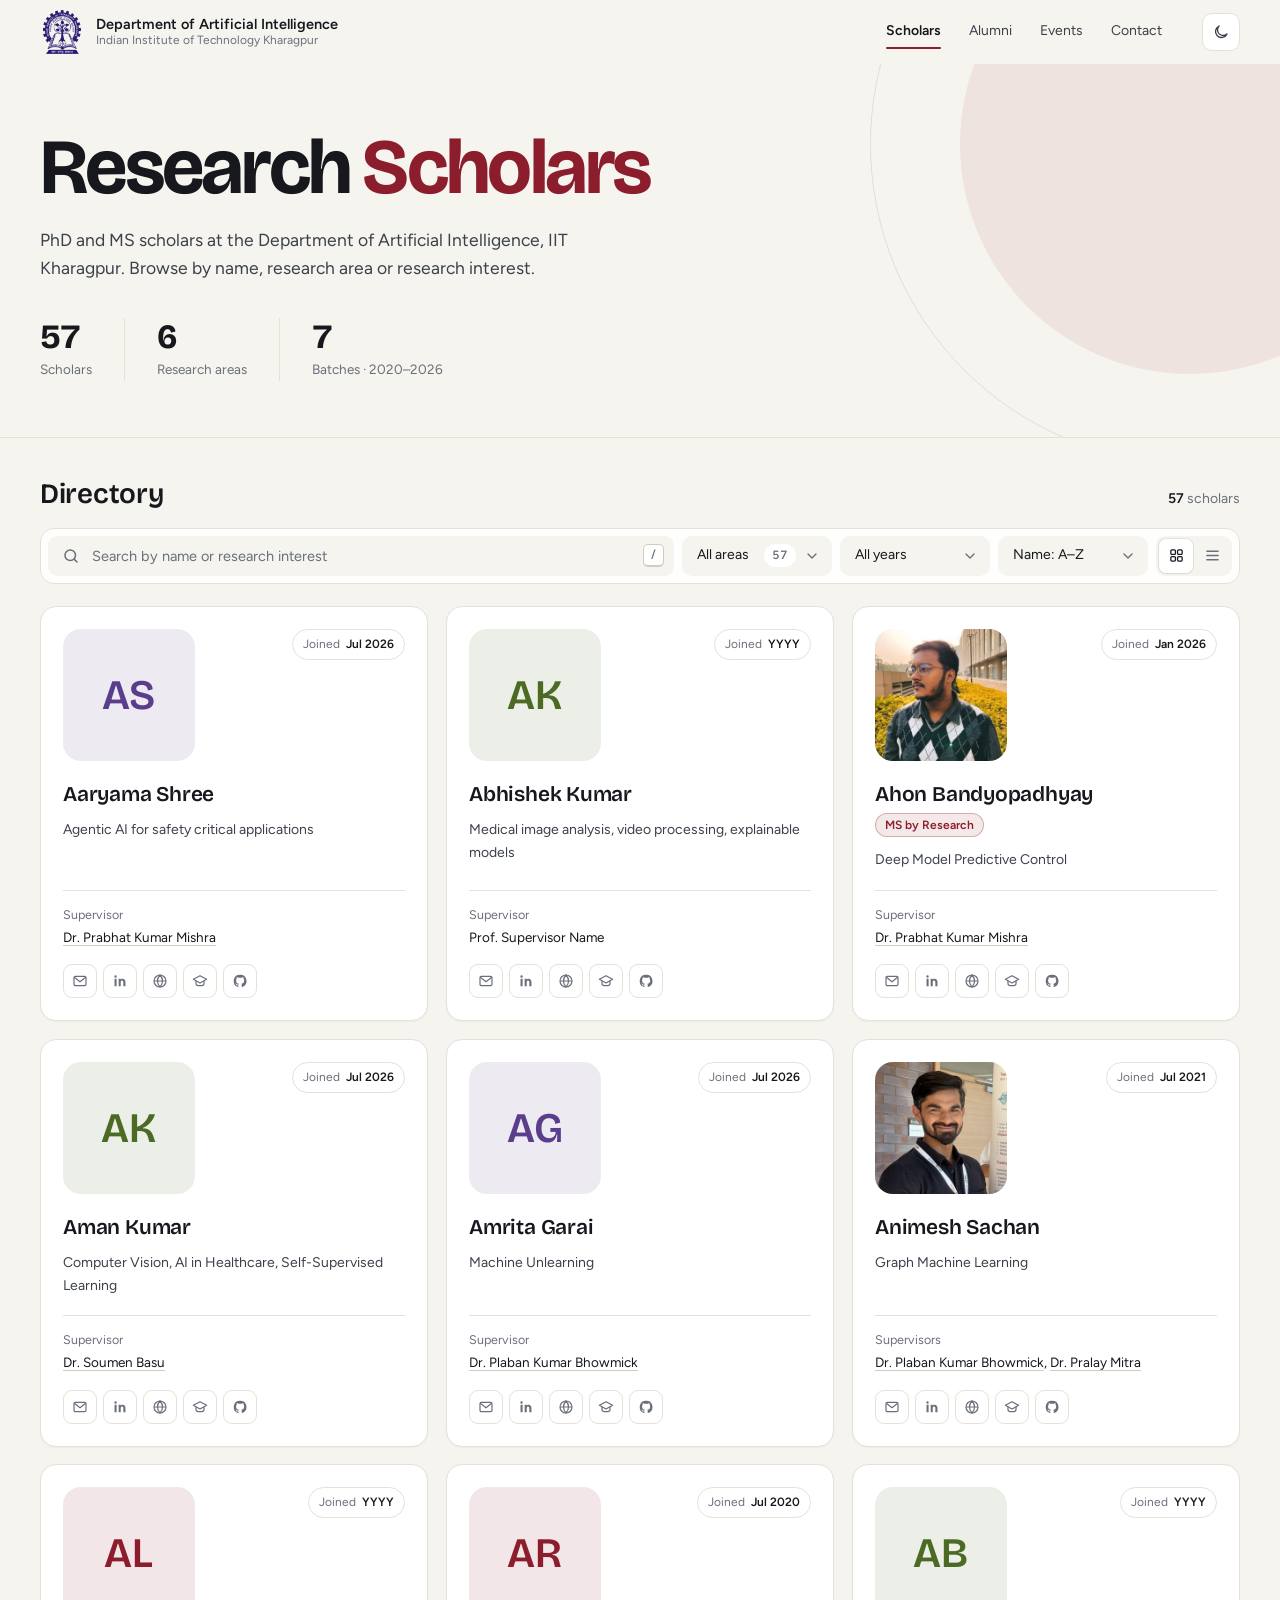
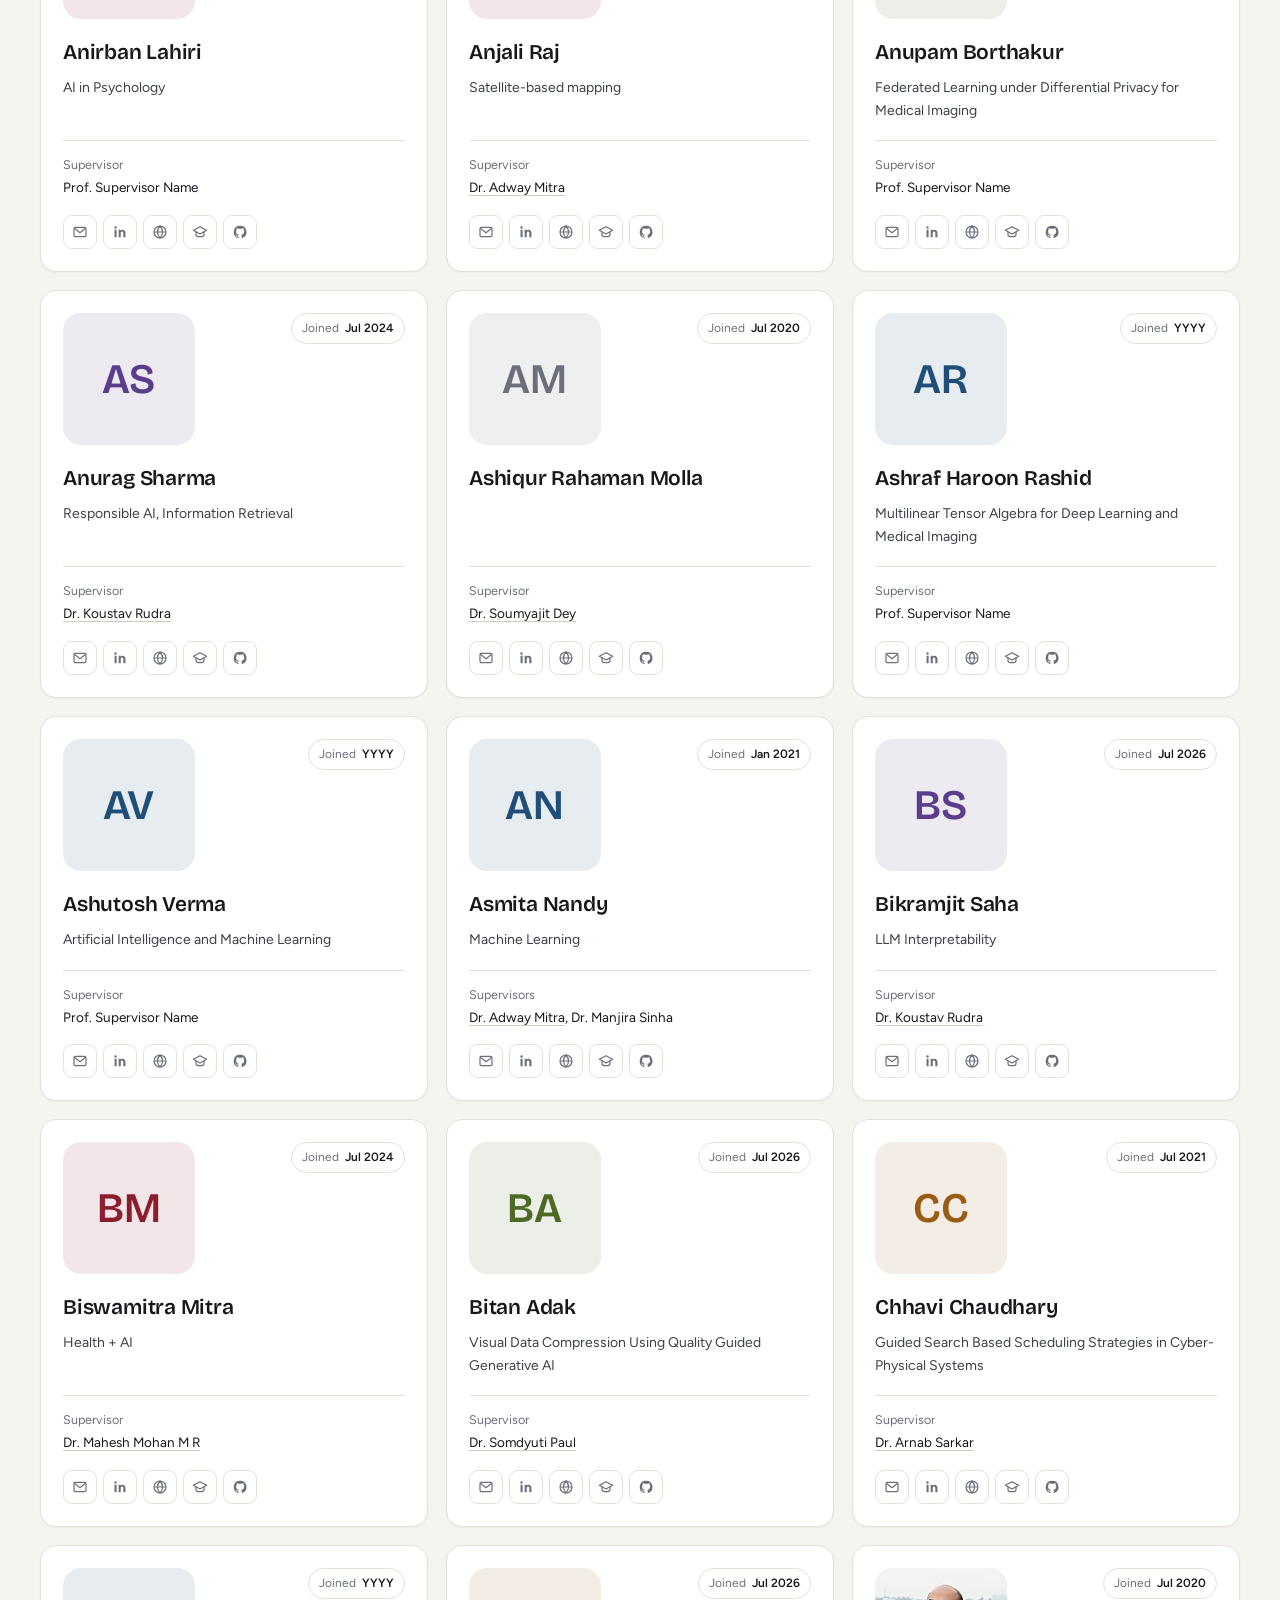
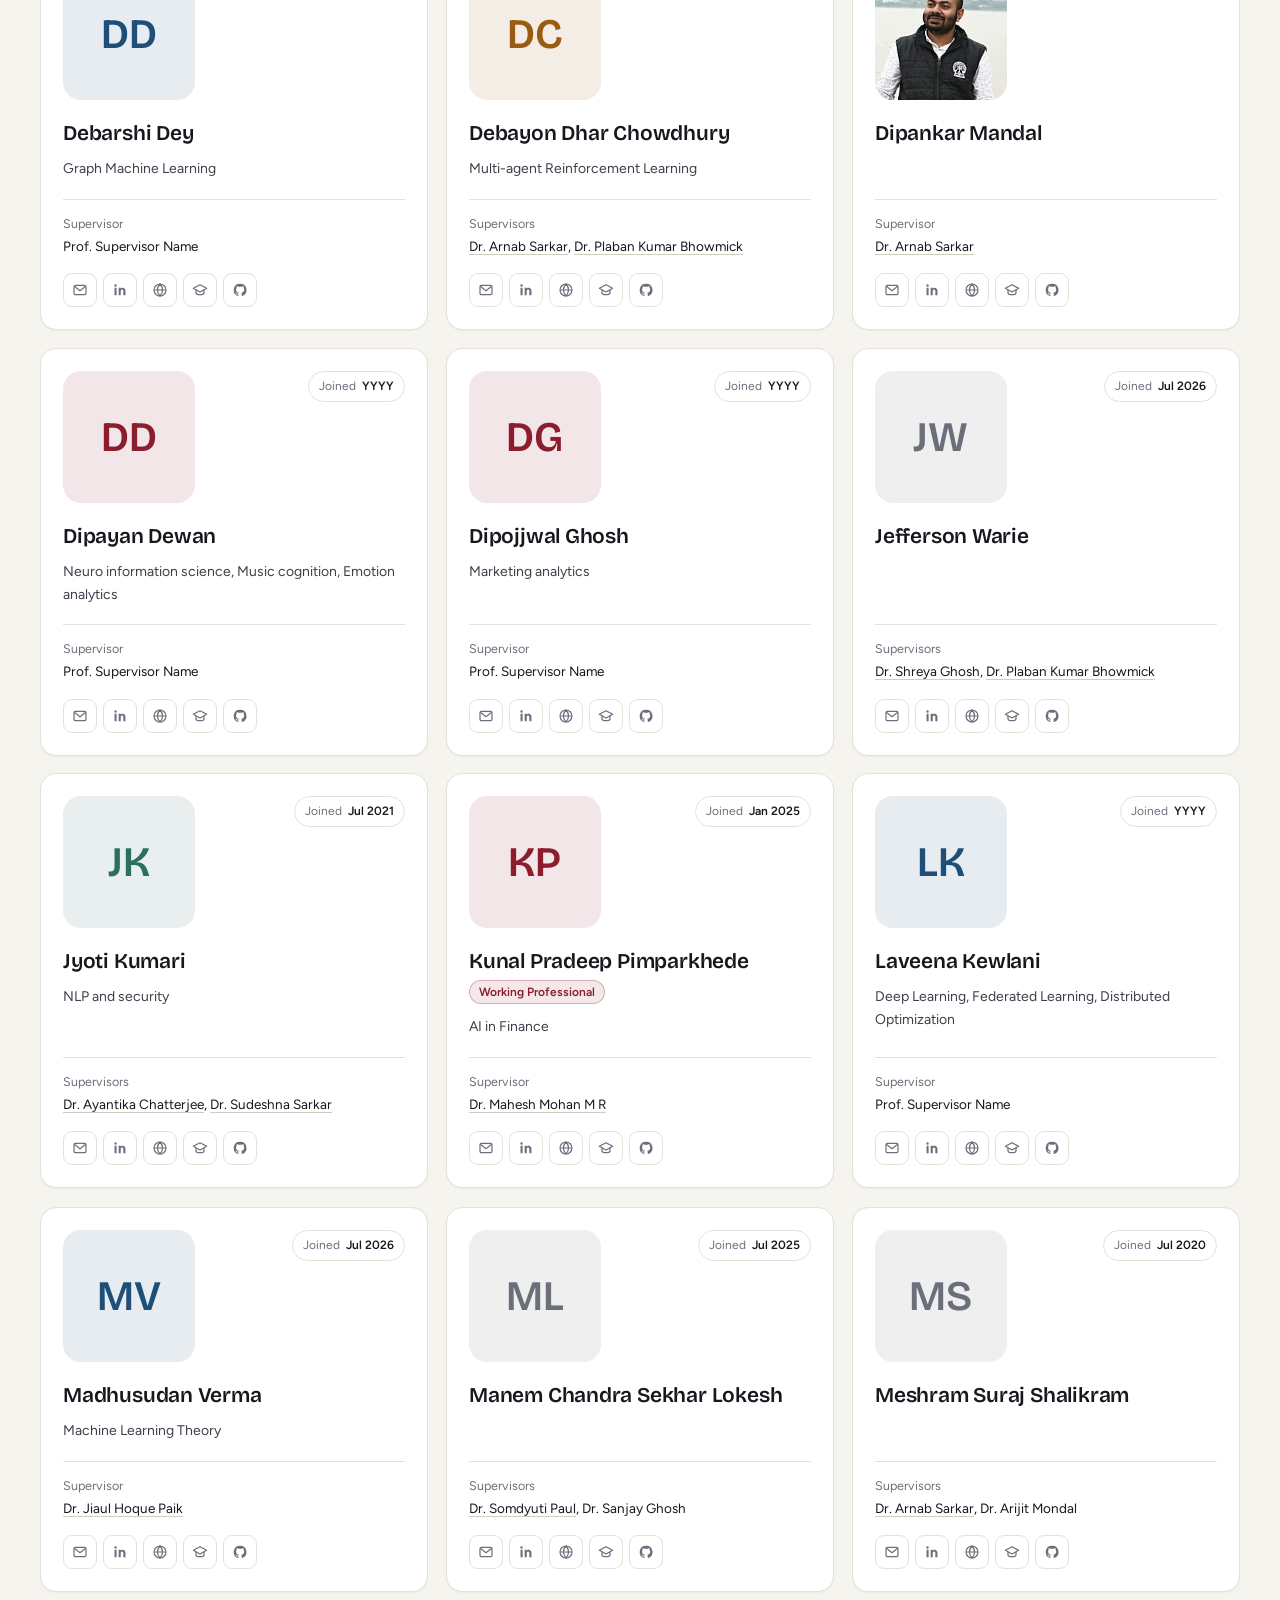
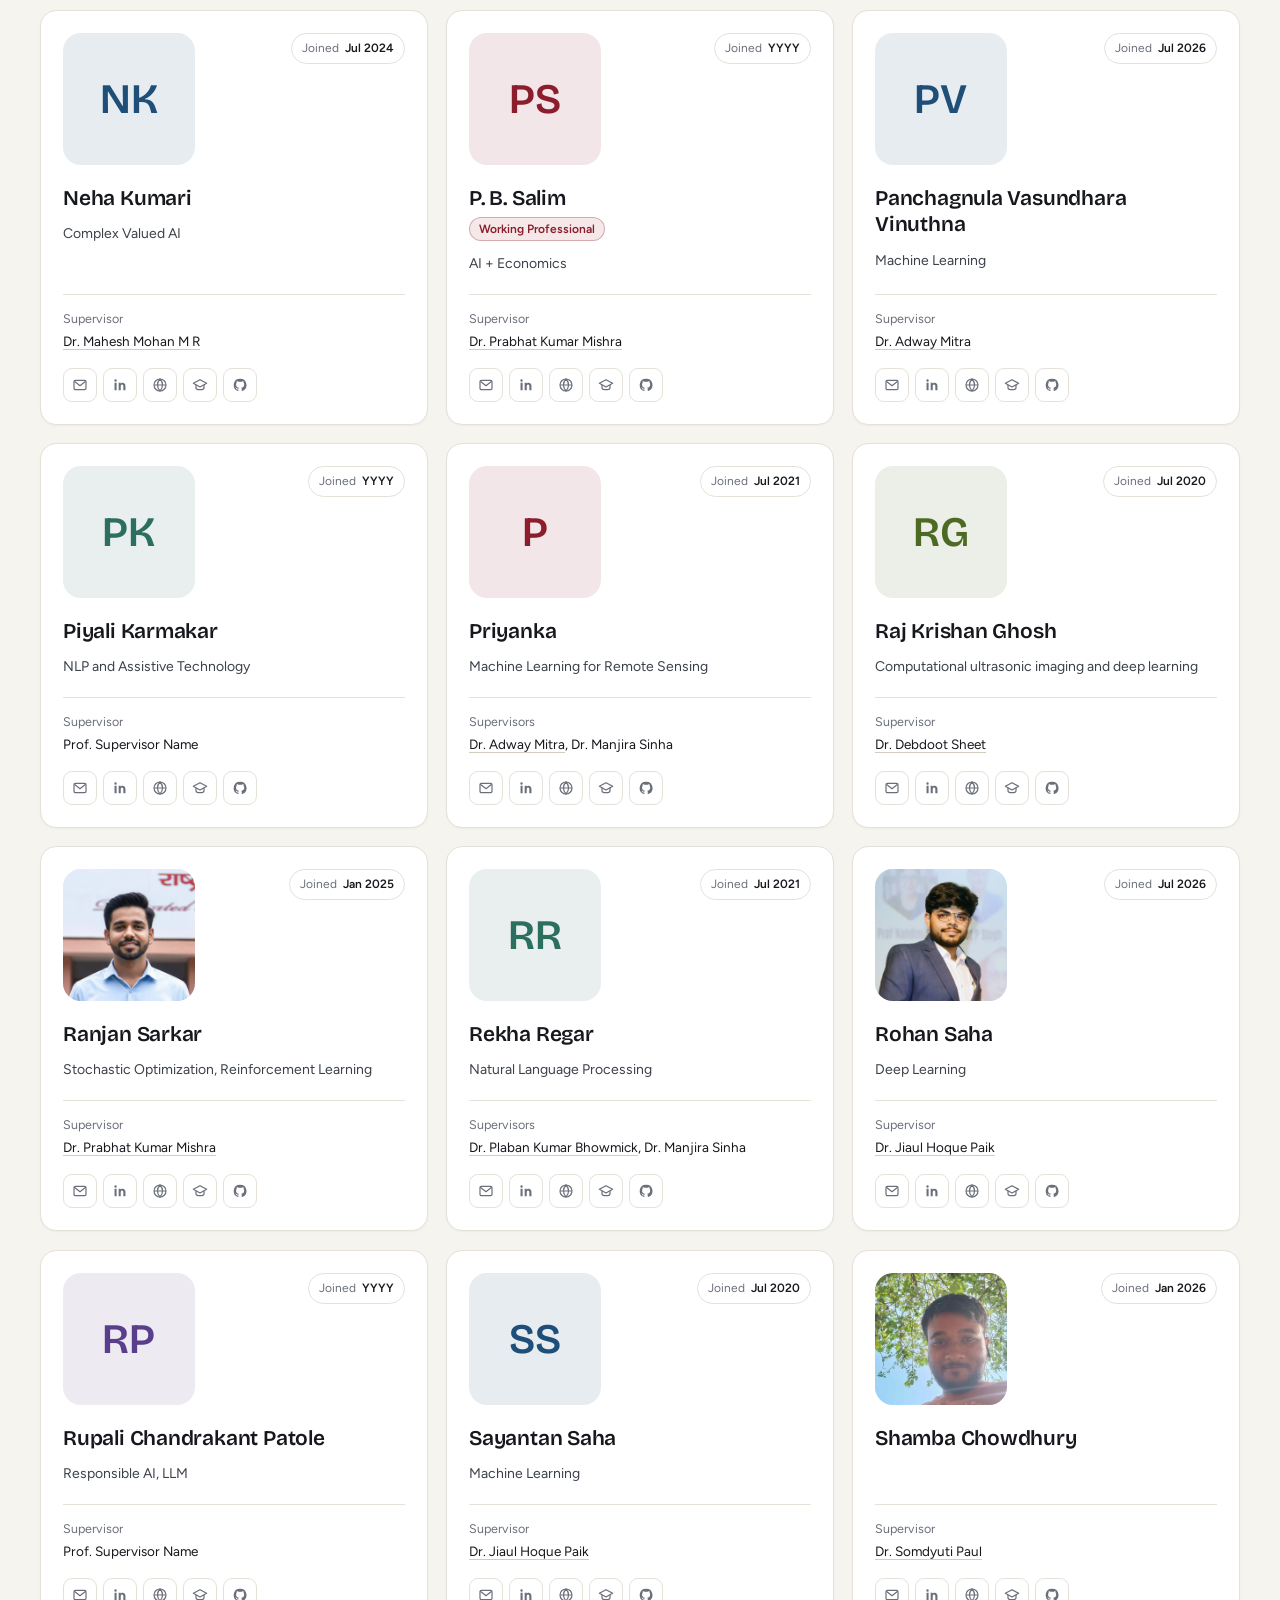
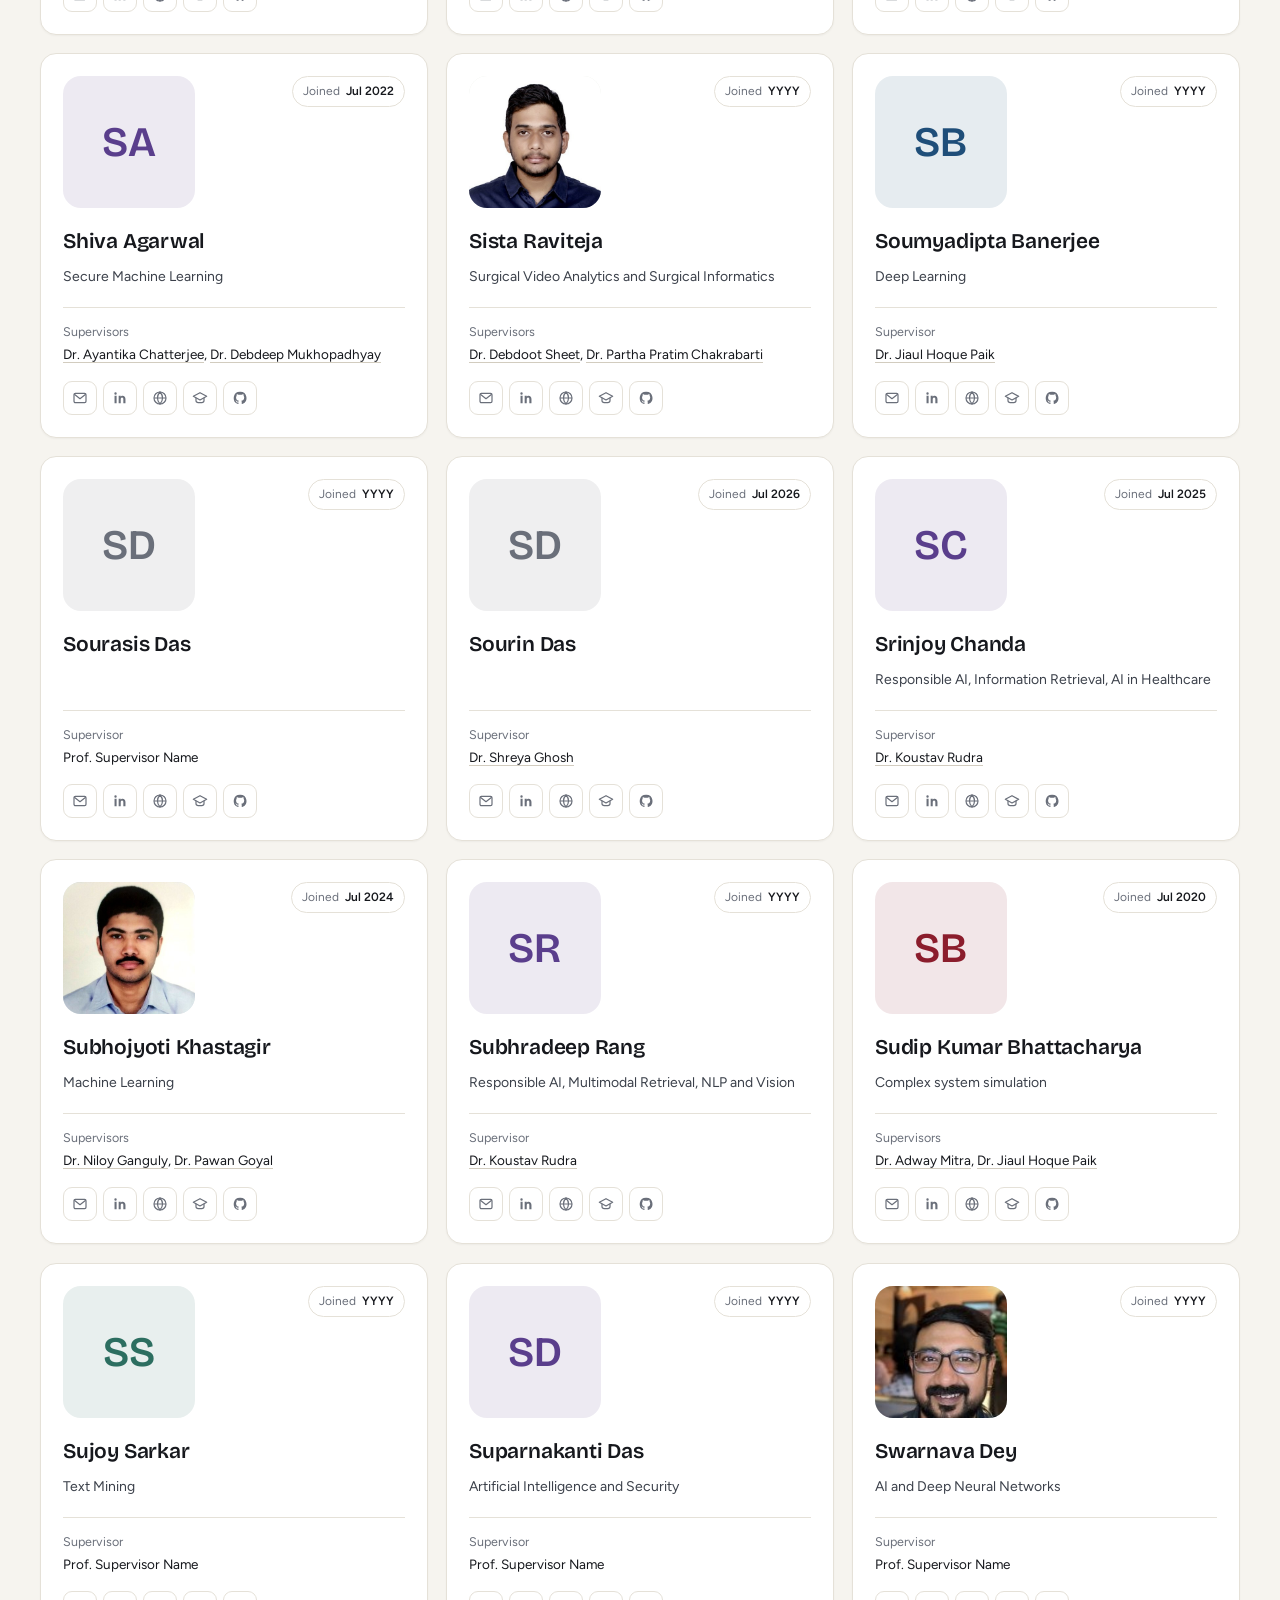
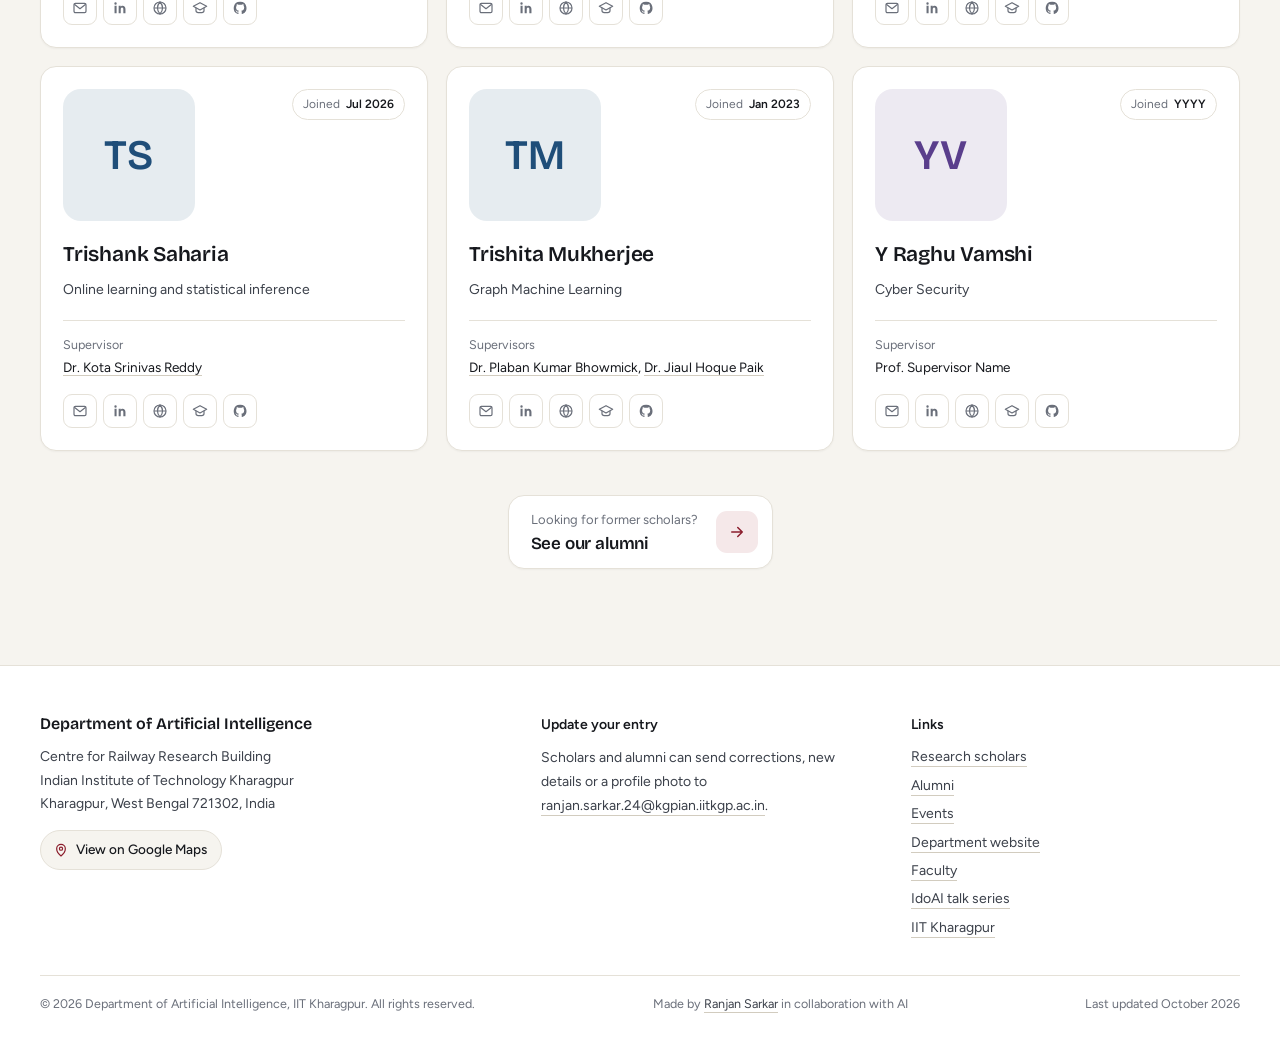
==== index.html @ 55d67e87 "Update info" ====
<!DOCTYPE html>
<html lang="en">
<head>
  <meta charset="UTF-8" />
  <meta name="viewport" content="width=device-width, initial-scale=1.0" />
  <meta name="description" content="Directory of research scholars (PhD and MS by Research) in the Department of Artificial Intelligence, IIT Kharagpur." />
  <title>Research Scholars · Department of AI, IIT Kharagpur</title>
  <!-- Link previews -->
  <link rel="canonical" href="https://rs-ai-iitkgp.github.io/" />
  <meta property="og:type" content="website" />
  <meta property="og:site_name" content="Department of AI, IIT Kharagpur" />
  <meta property="og:title" content="Research Scholars · Department of AI, IIT Kharagpur" />
  <meta property="og:description" content="Directory of research scholars (PhD and MS by Research) in the Department of Artificial Intelligence, IIT Kharagpur." />
  <meta property="og:url" content="https://rs-ai-iitkgp.github.io/" />
  <meta property="og:image" content="https://rs-ai-iitkgp.github.io/images/og/scholars.png" />
  <meta property="og:image:width" content="1200" />
  <meta property="og:image:height" content="630" />
  <meta property="og:image:alt" content="Research scholars — Department of AI, IIT Kharagpur" />
  <meta name="twitter:card" content="summary_large_image" />
  <link rel="preconnect" href="https://fonts.googleapis.com" />
  <link rel="preconnect" href="https://fonts.gstatic.com" crossorigin />
  <link href="https://fonts.googleapis.com/css2?family=Bricolage+Grotesque:opsz,wght@12..96,500..800&family=Figtree:wght@400;500;600;700&display=swap" rel="stylesheet" />
  <link rel="stylesheet" href="assets/css/style.css" />
  <script>
    // Apply saved theme before first paint to avoid a flash.
    (function () { try { var t = localStorage.getItem("doai-theme"); if (t) document.documentElement.dataset.theme = t; } catch (e) {} })();
  </script>
</head>
<body>
  <!-- SVG icon sprite -->
  <svg width="0" height="0" style="position:absolute" aria-hidden="true">
    <symbol id="i-search" viewBox="0 0 24 24"><g fill="none" stroke="currentColor" stroke-width="2" stroke-linecap="round"><circle cx="11" cy="11" r="7"/><path d="m20 20-3.5-3.5"/></g></symbol>
    <symbol id="i-chevron" viewBox="0 0 24 24"><path fill="none" stroke="currentColor" stroke-width="2" stroke-linecap="round" stroke-linejoin="round" d="m6 9 6 6 6-6"/></symbol>
    <symbol id="i-grid" viewBox="0 0 24 24"><g fill="none" stroke="currentColor" stroke-width="1.8"><rect x="4" y="4" width="6.5" height="6.5" rx="1.5"/><rect x="13.5" y="4" width="6.5" height="6.5" rx="1.5"/><rect x="4" y="13.5" width="6.5" height="6.5" rx="1.5"/><rect x="13.5" y="13.5" width="6.5" height="6.5" rx="1.5"/></g></symbol>
    <symbol id="i-list" viewBox="0 0 24 24"><path fill="none" stroke="currentColor" stroke-width="1.8" stroke-linecap="round" d="M4 6h16M4 12h16M4 18h16"/></symbol>
    <symbol id="i-moon" viewBox="0 0 24 24"><path fill="none" stroke="currentColor" stroke-width="1.8" stroke-linejoin="round" d="M20 14.5A8 8 0 1 1 9.5 4a6.5 6.5 0 0 0 10.5 10.5Z"/></symbol>
    <symbol id="i-sun" viewBox="0 0 24 24"><g fill="none" stroke="currentColor" stroke-width="1.8" stroke-linecap="round"><circle cx="12" cy="12" r="4"/><path d="M12 2.5v2M12 19.5v2M2.5 12h2M19.5 12h2M5.3 5.3l1.4 1.4M17.3 17.3l1.4 1.4M5.3 18.7l1.4-1.4M17.3 6.7l1.4-1.4"/></g></symbol>
    <symbol id="i-mail" viewBox="0 0 24 24"><g fill="none" stroke="currentColor" stroke-width="1.8" stroke-linejoin="round"><rect x="3" y="5" width="18" height="14" rx="2"/><path d="m3.5 6.5 8.5 6.5 8.5-6.5"/></g></symbol>
    <symbol id="i-globe" viewBox="0 0 24 24"><g fill="none" stroke="currentColor" stroke-width="1.8"><circle cx="12" cy="12" r="9"/><path d="M3 12h18M12 3c2.5 2.7 3.8 5.7 3.8 9s-1.3 6.3-3.8 9c-2.5-2.7-3.8-5.7-3.8-9S9.5 5.7 12 3Z"/></g></symbol>
    <symbol id="i-scholar" viewBox="0 0 24 24"><g fill="none" stroke="currentColor" stroke-width="1.8" stroke-linejoin="round"><path d="M12 4 2 9.5 12 15l10-5.5L12 4Z"/><path d="M6 11.7V16c0 1.7 2.7 3 6 3s6-1.3 6-3v-4.3"/></g></symbol>
    <symbol id="i-linkedin" viewBox="0 0 24 24"><path fill="currentColor" d="M6.9 8.8H3.8V20h3.1V8.8ZM5.3 3.5a1.8 1.8 0 1 0 0 3.6 1.8 1.8 0 0 0 0-3.6ZM20.2 13.6c0-3-1.6-5-4.3-5-1.4 0-2.4.8-2.8 1.5V8.8H10V20h3.1v-5.9c0-1.6.6-2.8 2-2.8s1.9 1.1 1.9 2.8V20h3.2v-6.4Z"/></symbol>
    <symbol id="i-github" viewBox="0 0 24 24"><path fill="currentColor" d="M12 2.5a9.5 9.5 0 0 0-3 18.5c.5.1.7-.2.7-.5v-1.7c-2.7.6-3.3-1.2-3.3-1.2-.4-1.1-1.1-1.4-1.1-1.4-.9-.6.1-.6.1-.6 1 .1 1.5 1 1.5 1 .9 1.5 2.3 1.1 2.9.8.1-.6.3-1.1.6-1.3-2.1-.2-4.3-1.1-4.3-4.7 0-1 .4-1.9 1-2.6-.1-.2-.4-1.2.1-2.5 0 0 .8-.3 2.6 1a9 9 0 0 1 4.8 0c1.8-1.3 2.6-1 2.6-1 .5 1.3.2 2.3.1 2.5.6.7 1 1.6 1 2.6 0 3.7-2.2 4.5-4.3 4.7.3.3.6.9.6 1.8v2.6c0 .3.2.6.7.5A9.5 9.5 0 0 0 12 2.5Z"/></symbol>
    <symbol id="i-briefcase" viewBox="0 0 24 24"><g fill="none" stroke="currentColor" stroke-width="1.8" stroke-linejoin="round"><rect x="3" y="7" width="18" height="13" rx="2"/><path d="M8.5 7V5.5A1.5 1.5 0 0 1 10 4h4a1.5 1.5 0 0 1 1.5 1.5V7M3 12.5h18"/></g></symbol>
    <symbol id="i-check" viewBox="0 0 24 24"><path fill="none" stroke="currentColor" stroke-width="2.2" stroke-linecap="round" stroke-linejoin="round" d="m5 12.5 4.5 4.5L19 7.5"/></symbol>
    <symbol id="i-mic" viewBox="0 0 24 24"><g fill="none" stroke="currentColor" stroke-width="1.8" stroke-linecap="round" stroke-linejoin="round"><rect x="9" y="3" width="6" height="11" rx="3"/><path d="M5.5 11a6.5 6.5 0 0 0 13 0M12 17.5V21"/></g></symbol>
    <symbol id="i-pin" viewBox="0 0 24 24"><g fill="none" stroke="currentColor" stroke-width="1.8" stroke-linejoin="round"><path d="M12 21s-6.5-5.6-6.5-11a6.5 6.5 0 0 1 13 0c0 5.4-6.5 11-6.5 11Z"/><circle cx="12" cy="10" r="2.4"/></g></symbol>
    <symbol id="i-arrow-left" viewBox="0 0 24 24"><path fill="none" stroke="currentColor" stroke-width="2" stroke-linecap="round" stroke-linejoin="round" d="M19 12H5M11 6l-6 6 6 6"/></symbol>
    <symbol id="i-arrow-right" viewBox="0 0 24 24"><path fill="none" stroke="currentColor" stroke-width="2" stroke-linecap="round" stroke-linejoin="round" d="M5 12h14M13 6l6 6-6 6"/></symbol>
    <symbol id="i-close" viewBox="0 0 24 24"><path fill="none" stroke="currentColor" stroke-width="2" stroke-linecap="round" d="M6 6l12 12M18 6 6 18"/></symbol>
    <symbol id="i-calendar" viewBox="0 0 24 24"><g fill="none" stroke="currentColor" stroke-width="1.8" stroke-linejoin="round"><rect x="3.5" y="5" width="17" height="15.5" rx="2.5"/><path d="M3.5 10h17M8 3v4M16 3v4" stroke-linecap="round"/></g></symbol>
    <symbol id="i-image" viewBox="0 0 24 24"><g fill="none" stroke="currentColor" stroke-width="1.6" stroke-linejoin="round"><rect x="3" y="4.5" width="18" height="15" rx="2.5"/><circle cx="9" cy="10" r="1.8"/><path d="m21 16-5-5-8.5 8.5"/></g></symbol>
    <symbol id="i-arrow-up" viewBox="0 0 24 24"><path fill="none" stroke="currentColor" stroke-width="2" stroke-linecap="round" stroke-linejoin="round" d="M12 19V5M6 11l6-6 6 6"/></symbol>
    <symbol id="i-empty" viewBox="0 0 48 48"><g fill="none" stroke="currentColor" stroke-width="2.5" stroke-linecap="round"><circle cx="21" cy="21" r="13"/><path d="m31 31 9 9M16 21h10"/></g></symbol>
  </svg>

  <header class="site-header" id="siteHeader">
    <div class="container header-inner">
      <a class="brand" href="index.html" aria-label="Department of Artificial Intelligence, IIT Kharagpur — research scholars">
        <img class="brand-logo logo-light" src="images/logo/iitkgp-emblem.png" alt="" width="44" height="44" />
        <img class="brand-logo logo-dark" src="images/logo/iitkgp-emblem-white.png" alt="" width="44" height="44" />
        <span class="brand-text">
          <span class="brand-name"><span class="long">Department of Artificial Intelligence</span><span class="short">Dept. of AI</span></span>
          <span class="brand-sub">Indian Institute of Technology Kharagpur</span>
        </span>
      </a>
      <nav class="nav" aria-label="Primary">
        <a href="index.html" aria-current="page">Scholars</a>
        <a href="alumni.html">Alumni</a>
        <a href="events.html">Events</a>
        <a class="nav-contact" href="#contact">Contact</a>
      </nav>
      <button class="icon-btn theme-btn" id="themeBtn" type="button" aria-label="Toggle colour theme" title="Toggle theme">
        <svg class="icon-moon" width="18" height="18"><use href="#i-moon"/></svg>
        <svg class="icon-sun" width="18" height="18"><use href="#i-sun"/></svg>
      </button>
    </div>
  </header>

  <main id="top">
    <section class="hero">
      <div class="container hero-inner">
        <h1 class="enter" style="--i:0">Research <span>Scholars</span></h1>
        <p class="lede enter" style="--i:1">
          PhD and MS scholars at the Department of Artificial Intelligence,
          IIT Kharagpur. Browse by name, research area or research interest.
        </p>
        <ul class="stats enter" style="--i:2">
          <li><strong data-count="total">0</strong><span>Scholars</span></li>
          <li><strong data-count="groups">0</strong><span>Research areas</span></li>
          <li><strong data-count="batches">0</strong><span id="batchLabel">Batches</span></li>
        </ul>
      </div>
    </section>

    <section class="directory container" id="directory" aria-labelledby="dirTitle">
      <div class="directory-head">
        <h2 id="dirTitle">Directory</h2>
        <p class="results"><span id="resultText" aria-live="polite"></span><button class="link-btn" id="clearBtn" type="button" hidden>Clear filters</button></p>
      </div>

      <div id="toolbarSentinel" aria-hidden="true"></div>
      <div id="toolbarSpacer" aria-hidden="true"></div>
      <div class="toolbar" id="toolbar" aria-label="Search and filter">
        <div class="sheet-head">
          <strong>Search &amp; filter</strong>
          <span id="sheetCount"></span>
          <button class="sheet-done" id="sheetDone" type="button">Done</button>
        </div>
        <label class="search">
          <svg width="18" height="18" aria-hidden="true"><use href="#i-search"/></svg>
          <span class="sr-only">Search</span>
          <input id="q" type="search" enterkeyhint="search" placeholder="Search by name or research interest" autocomplete="off" spellcheck="false" />
          <kbd aria-hidden="true">/</kbd>
        </label>
        <div class="select">
          <select id="group" aria-label="Research area" tabindex="-1" aria-hidden="true"></select>
        </div>
        <div class="select">
          <select id="year" aria-label="Year joined" tabindex="-1" aria-hidden="true"></select>
        </div>
        <div class="select">
          <select id="sort" aria-label="Sort order" tabindex="-1" aria-hidden="true"></select>
        </div>
        <div class="seg" role="group" aria-label="Layout">
          <button type="button" data-view="grid" aria-pressed="true" title="Grid view"><svg width="17" height="17" aria-hidden="true"><use href="#i-grid"/></svg><span class="sr-only">Grid view</span></button>
          <button type="button" data-view="list" aria-pressed="false" title="List view"><svg width="17" height="17" aria-hidden="true"><use href="#i-list"/></svg><span class="sr-only">List view</span></button>
        </div>
      </div>

      <div class="grid" id="grid"></div>

      <div class="empty" id="empty" hidden>
        <svg width="48" height="48" aria-hidden="true"><use href="#i-empty"/></svg>
        <h3>No matches</h3>
        <p>Nothing matches the current search and filters.</p>
        <button class="link-btn" type="button" data-clear>Clear filters</button>
      </div>

      <a class="crosslink" href="alumni.html">
        <span class="cl-text"><span class="cl-kicker">Looking for former scholars?</span><span class="cl-title">See our alumni</span></span>
        <span class="cl-arrow" aria-hidden="true"><svg width="18" height="18"><use href="#i-arrow-right"/></svg></span>
      </a>
    </section>
  </main>

  <footer class="site-footer" id="contact">
    <div class="container footer-inner">
      <div>
        <h3>Department of Artificial Intelligence</h3>
        <address>
          Centre for Railway Research Building<br />
          Indian Institute of Technology Kharagpur<br />
          Kharagpur, West Bengal 721302, India
        </address>
        <a class="map-link" href="https://www.google.com/maps/search/?api=1&amp;query=Centre%20for%20Railway%20Research%2C%20IIT%20Kharagpur" target="_blank" rel="noopener">
          <svg width="16" height="16" viewBox="0 0 24 24" aria-hidden="true"><g fill="none" stroke="currentColor" stroke-width="1.8" stroke-linejoin="round"><path d="M12 21s-6.5-5.6-6.5-11a6.5 6.5 0 0 1 13 0c0 5.4-6.5 11-6.5 11Z"/><circle cx="12" cy="10" r="2.4"/></g></svg>
          View on Google Maps
        </a>
      </div>
      <div>
        <h4>Update your entry</h4>
        <p>Scholars and alumni can send corrections, new details or a profile photo to <a href="mailto:ranjan.sarkar.24@kgpian.iitkgp.ac.in?subject=Scholar%20directory%20update">ranjan.sarkar.24@kgpian.iitkgp.ac.in</a>.</p>
      </div>
      <div>
        <h4>Links</h4>
        <ul>
          <li><a href="index.html">Research scholars</a></li>
          <li><a href="alumni.html">Alumni</a></li>
          <li><a href="events.html">Events</a></li>
          <li><a href="https://ai.iitkgp.ac.in" target="_blank" rel="noopener">Department website</a></li>
          <li><a href="https://ai.iitkgp.ac.in/pages/people/faculty.html" target="_blank" rel="noopener">Faculty</a></li>
          <li><a href="https://idoai-iitkgp.github.io/" target="_blank" rel="noopener">IdoAI talk series</a></li>
          <li><a href="https://www.iitkgp.ac.in" target="_blank" rel="noopener">IIT Kharagpur</a></li>
        </ul>
      </div>
    </div>
    <div class="container footer-base">
      <span>© <span id="yearNow"></span> Department of Artificial Intelligence, IIT Kharagpur. All rights reserved.</span>
      <span class="credit">Made by <a href="https://ranjan-sarkar.github.io/" target="_blank" rel="noopener">Ranjan Sarkar</a> in collaboration with AI</span>
      <span>Last updated <span id="lastUpdated"></span><span class="visit-count" id="visitCount" hidden></span></span>
    </div>
  </footer>

  <div class="sheet-backdrop" id="sheetBackdrop" hidden></div>
  <button class="view-fab" id="viewFab" type="button" aria-label="Switch to list view" title="Switch to list view">
    <svg class="vf-list" width="20" height="20" aria-hidden="true"><use href="#i-list"/></svg>
    <svg class="vf-grid" width="20" height="20" aria-hidden="true"><use href="#i-grid"/></svg>
  </button>
  <button class="search-fab" id="searchFab" type="button" aria-label="Search and filter" aria-controls="toolbar" aria-expanded="false">
    <svg width="22" height="22" aria-hidden="true"><use href="#i-search"/></svg>
    <span class="fab-badge" id="fabBadge" hidden></span>
  </button>

  <button class="icon-btn to-top" id="toTop" type="button" aria-label="Back to top">
    <svg width="18" height="18" aria-hidden="true"><use href="#i-arrow-up"/></svg>
  </button>

  <!-- Data lives in data/scholars.js — edit that file, not this page. -->
  <script src="data/supervisors.js"></script>
  <script src="data/scholars.js"></script>
  <script>
    window.DIRECTORY = {
      kind: "scholar",
      items: window.SCHOLARS,
      noun: ["scholar", "scholars"],
      group: { key: "area", param: "area", all: "All areas", none: "Not specified" },
      year: { key: "joined", label: "Joined", all: "All years" },
      defaultSort: "name-asc",
      sorts: [
        ["name-asc", "Name: A–Z"],
        ["name-desc", "Name: Z–A"],
        ["year-desc", "Joined: newest first"],
        ["year-asc", "Joined: oldest first"],
      ],
      stats: ({ items, groups, years }) => ({ total: items.length, groups: groups.length, batches: years.length || null }),
      lastUpdated: "October 2026",
    };
  </script>
  <script src="assets/js/directory.js"></script>
  <script src="assets/js/visits.js" defer></script>
</body>
</html>
---- assets/css/style.css ----
/* ------------------------------------------------------------------ */
/* Tokens                                                              */
/* ------------------------------------------------------------------ */
:root {
  --bg: #f6f4ef;
  --surface: #ffffff;
  --surface-2: #faf8f4;
  --ink: #16181d;
  --ink-2: #3b404a;
  --muted: #6a6f7a;
  --line: #e5e1d8;
  --line-strong: #d2ccbf;
  --accent: #8b1d2c;
  --accent-soft: #f5e8e9;
  --on-accent: #ffffff;
  --shadow-sm: 0 1px 2px rgba(22, 24, 29, .04);
  --shadow-md: 0 14px 34px -14px rgba(22, 24, 29, .22), 0 2px 6px rgba(22, 24, 29, .04);

  /* Research-area hues (assigned automatically, alphabetically) */
  --a1: #8b1d2c; --a2: #1f4e79; --a3: #2c6e60; --a4: #9a5b12;
  --a5: #5a3e8c; --a6: #4d6a24; --a7: #983a66; --a8: #3c5a72;

  --display: "Bricolage Grotesque", "Segoe UI", system-ui, sans-serif;
  --sans: "Figtree", system-ui, -apple-system, "Segoe UI", sans-serif;
  --ease: cubic-bezier(.2, .7, .2, 1);
  --header-h: 64px;
  color-scheme: light;
}
@media (prefers-color-scheme: dark) {
  :root:not([data-theme="light"]) {
    --bg: #1d2027; --surface: #262a32; --surface-2: #2d323b; --ink: #eeede8; --ink-2: #cfcfd1;
    --muted: #a3a8b1; --line: #363b45; --line-strong: #474e5a; --accent: #e8909a; --accent-soft: #3a282e;
    --on-accent: #16181d; --shadow-sm: 0 1px 2px rgba(0, 0, 0, .3);
    --shadow-md: 0 18px 40px -16px rgba(0, 0, 0, .7), 0 2px 6px rgba(0, 0, 0, .3);
    --a1: #e3858f; --a2: #82b2e0; --a3: #7cc4b1; --a4: #ddb064;
    --a5: #b69ce4; --a6: #aac77c; --a7: #e491b9; --a8: #9db7cd;
    color-scheme: dark;
  }
}
:root[data-theme="dark"] {
  --bg: #1d2027; --surface: #262a32; --surface-2: #2d323b; --ink: #eeede8; --ink-2: #cfcfd1;
  --muted: #a3a8b1; --line: #363b45; --line-strong: #474e5a; --accent: #e8909a; --accent-soft: #3a282e;
  --on-accent: #16181d; --shadow-sm: 0 1px 2px rgba(0, 0, 0, .3);
  --shadow-md: 0 18px 40px -16px rgba(0, 0, 0, .7), 0 2px 6px rgba(0, 0, 0, .3);
  --a1: #e3858f; --a2: #82b2e0; --a3: #7cc4b1; --a4: #ddb064;
  --a5: #b69ce4; --a6: #aac77c; --a7: #e491b9; --a8: #9db7cd;
  color-scheme: dark;
}

/* ------------------------------------------------------------------ */
/* Base                                                                */
/* ------------------------------------------------------------------ */
*, *::before, *::after { box-sizing: border-box; }
[hidden] { display: none !important; }
html { scroll-behavior: smooth; scroll-padding-top: calc(var(--header-h) + 16px); -webkit-text-size-adjust: 100%; }
body {
  margin: 0;
  background: var(--bg);
  color: var(--ink);
  font: 400 15px/1.6 var(--sans);
  -webkit-font-smoothing: antialiased;
  text-rendering: optimizeLegibility;
  overflow-x: clip; /* safety net: no sideways scrolling */
}
a { color: inherit; }
button, input, select { font: inherit; color: inherit; }
button { cursor: pointer; }
svg { display: block; flex-shrink: 0; }
:focus-visible { outline: 2px solid var(--accent); outline-offset: 2px; border-radius: 6px; }
::selection { background: var(--accent); color: var(--on-accent); }
.sr-only { position: absolute; width: 1px; height: 1px; padding: 0; margin: -1px; overflow: hidden; clip: rect(0 0 0 0); white-space: nowrap; border: 0; }
.container { width: min(1200px, 100% - 48px); margin-inline: auto; }

/* ------------------------------------------------------------------ */
/* Header                                                              */
/* ------------------------------------------------------------------ */
.site-header {
  position: sticky; top: 0; z-index: 30;
  height: var(--header-h);
  background: color-mix(in srgb, var(--bg) 82%, transparent);
  backdrop-filter: saturate(1.4) blur(14px);
  -webkit-backdrop-filter: saturate(1.4) blur(14px);
  border-bottom: 1px solid transparent;
  transition: border-color .3s ease, box-shadow .3s ease;
}
.site-header.scrolled { border-bottom-color: var(--line); }
.header-inner { height: 100%; display: flex; align-items: center; gap: 28px; }
.brand { display: flex; align-items: center; gap: 12px; text-decoration: none; min-width: 0; margin-right: auto; }
.brand-logo { width: 44px; height: 44px; flex-shrink: 0; object-fit: contain; }
.logo-dark { display: none; }
:root[data-theme="dark"] .logo-light { display: none; }
:root[data-theme="dark"] .logo-dark { display: block; }
@media (prefers-color-scheme: dark) {
  :root:not([data-theme="light"]) .logo-light { display: none; }
  :root:not([data-theme="light"]) .logo-dark { display: block; }
}
.brand-text { display: flex; flex-direction: column; min-width: 0; line-height: 1.25; }
.brand-name { font-weight: 600; font-size: 14.5px; white-space: nowrap; overflow: hidden; text-overflow: ellipsis; }
.brand-name .short { display: none; }
.brand-sub { font-size: 12px; color: var(--muted); white-space: nowrap; overflow: hidden; text-overflow: ellipsis; }

/* Event pages: once the page title scrolls away, it takes the brand text's place in the header
   (position and width set by event.js; on narrow screens it also covers the nav while scrolling down). */
.header-inner { position: relative; }
.hdr-event {
  position: absolute; top: 50%; left: var(--hdr-left, 56px); width: var(--hdr-width, 50%);
  display: flex; flex-direction: column; align-items: flex-start; gap: 2px; min-width: 0;
  padding: 0; border: 0; background: none; color: var(--ink); font: inherit; text-align: left; cursor: pointer;
  opacity: 0; visibility: hidden; transform: translateY(calc(-50% + 12px));
  transition: opacity .25s ease, transform .4s var(--ease), visibility 0s linear .4s;
}
.hdr-event-meta {
  display: inline-flex; align-items: center; gap: 6px; max-width: 100%;
  font-size: 12px; line-height: 1.25; color: var(--muted); white-space: nowrap; overflow: hidden; text-overflow: ellipsis;
}
.hdr-event-meta::before { content: ""; flex: none; width: 7px; height: 7px; border-radius: 50%; background: var(--area, var(--accent)); }
.hdr-event-title {
  max-width: 100%; font: 600 15px/1.25 var(--display); letter-spacing: -.005em;
  white-space: nowrap; overflow: hidden; text-overflow: ellipsis; transition: color .2s ease;
}
.hdr-event:hover .hdr-event-title { color: var(--area, var(--accent)); }
.hdr-event:focus-visible { outline: 2px solid var(--area, var(--accent)); outline-offset: 4px; border-radius: 6px; }
.brand-text, .nav { transition: opacity .2s ease, transform .35s var(--ease), visibility 0s linear 0s; }
.site-header.show-event .hdr-event { opacity: 1; visibility: visible; transform: translateY(-50%); transition-delay: 0s; }
.site-header.show-event .brand-text { opacity: 0; transform: translateY(-12px); }
.site-header.show-event.hdr-compact .nav { opacity: 0; visibility: hidden; transform: translateY(-12px); transition-delay: 0s, 0s, .35s; }
/* Reading progress along the header's bottom edge */
.hdr-progress {
  position: absolute; left: 0; right: 0; bottom: -1px; height: 2px; pointer-events: none;
  background: var(--area, var(--accent)); transform: scaleX(var(--p, 0)); transform-origin: left; opacity: 0; transition: opacity .25s ease;
}
.site-header.show-event .hdr-progress { opacity: 1; }
/* Narrow screens: no meta line; the title gets two lines instead */
.hdr-compact .hdr-event-meta { display: none; }
.hdr-compact .hdr-event-title {
  display: -webkit-box; -webkit-box-orient: vertical; -webkit-line-clamp: 2; line-clamp: 2;
  white-space: normal; font-size: 14.5px; line-height: 1.22;
}
.nav { display: flex; gap: 4px; }
.nav a {
  position: relative; padding: 8px 12px; font-size: 14px; color: var(--ink-2); text-decoration: none; border-radius: 8px;
  transition: color .2s ease, background-color .2s ease;
}
.nav a:hover { color: var(--ink); background: color-mix(in srgb, var(--ink) 5%, transparent); }
.nav a[aria-current="page"] { color: var(--ink); font-weight: 600; }
.nav a[aria-current="page"]::after {
  content: ""; position: absolute; left: 12px; right: 12px; bottom: 2px; height: 2px; border-radius: 2px; background: var(--accent);
}
.icon-btn {
  display: grid; place-items: center; width: 38px; height: 38px; padding: 0;
  border: 1px solid var(--line); border-radius: 10px; background: var(--surface); color: var(--ink-2);
  transition: border-color .2s ease, color .2s ease, transform .2s var(--ease);
}
.icon-btn:hover { border-color: var(--line-strong); color: var(--ink); }
.icon-btn:active { transform: scale(.94); }
.theme-btn svg { transition: transform .5s var(--ease); }
.theme-btn:hover svg { transform: rotate(-25deg); }
:root[data-theme="dark"] .icon-moon, :root:not([data-theme="dark"]) .icon-sun { display: none; }
@media (prefers-color-scheme: dark) {
  :root:not([data-theme="light"]) .icon-moon { display: none; }
  :root:not([data-theme="light"]) .icon-sun { display: block; }
}

/* ------------------------------------------------------------------ */
/* Hero                                                                */
/* ------------------------------------------------------------------ */
.hero { position: relative; overflow: hidden; border-bottom: 1px solid var(--line); }
.hero::before, .hero::after { content: ""; position: absolute; border-radius: 50%; pointer-events: none; }
.hero::before {
  width: 460px; height: 460px; right: -140px; top: -150px;
  background: color-mix(in srgb, var(--accent) 8%, transparent);
  animation: drift 16s ease-in-out infinite alternate;
}
.hero::after {
  width: 640px; height: 640px; right: -230px; top: -240px;
  border: 1px solid color-mix(in srgb, var(--accent) 12%, transparent);
  animation: drift 22s ease-in-out infinite alternate-reverse;
}
@keyframes drift { to { transform: translate(-24px, 18px); } }
.hero-inner { position: relative; z-index: 1; padding: 64px 0 56px; }
h1 {
  margin: 0; font-family: var(--display); font-weight: 700; font-optical-sizing: auto;
  font-size: clamp(44px, 6.6vw, 78px); line-height: 1; letter-spacing: -.035em;
}
h1 span { color: var(--accent); }
.lede { max-width: 560px; margin: 20px 0 0; font-size: 17.5px; line-height: 1.6; color: var(--ink-2); }
.stats { display: flex; gap: 0; margin: 36px 0 0; padding: 0; list-style: none; }
.stats li { padding: 0 32px; border-left: 1px solid var(--line); }
.stats li:first-child { padding-left: 0; border-left: 0; }
.stats strong { display: block; font: 700 34px/1.1 var(--display); font-variant-numeric: tabular-nums; letter-spacing: -.03em; }
.stats li > span { display: block; margin-top: 4px; font-size: 13.5px; color: var(--muted); white-space: nowrap; }

/* Entrance motion for hero */
.enter { animation: enter .8s var(--ease) backwards; animation-delay: calc(var(--i, 0) * 90ms + 60ms); }
@keyframes enter { from { opacity: 0; transform: translateY(14px); } }

/* ------------------------------------------------------------------ */
/* Toolbar                                                             */
/* ------------------------------------------------------------------ */
.directory { padding: 40px 0 96px; }
.directory-head { display: flex; justify-content: space-between; align-items: baseline; flex-wrap: wrap; gap: 6px 20px; margin-bottom: 16px; }
.directory-head h2 { margin: 0; font: 600 28px/1.2 var(--display); letter-spacing: -.01em; }
.results { display: flex; align-items: baseline; gap: 14px; margin: 0; font-size: 14px; color: var(--muted); }
.results b { color: var(--ink); font-weight: 600; }

/* One-row toolbar: search · filters · sort · layout */
.toolbar {
  position: sticky; top: calc(var(--header-h) + 8px); z-index: 20;
  display: flex; align-items: center; gap: 8px; padding: 7px; margin-bottom: 22px;
  background: color-mix(in srgb, var(--surface) 88%, transparent);
  backdrop-filter: blur(14px); -webkit-backdrop-filter: blur(14px);
  border: 1px solid var(--line); border-radius: 14px;
  transition: box-shadow .3s ease, border-color .3s ease;
}
.toolbar.stuck { box-shadow: var(--shadow-md); border-color: var(--line-strong); }
.search {
  position: relative; flex: 1; display: flex; align-items: center; gap: 10px; min-width: 0;
  height: 40px; padding: 0 9px 0 13px; border: 1px solid transparent; border-radius: 9px; background: var(--bg);
  color: var(--muted); transition: border-color .2s ease, box-shadow .2s ease;
}
.search:focus-within { border-color: var(--accent); box-shadow: 0 0 0 3px color-mix(in srgb, var(--accent) 16%, transparent); }
.search input { flex: 1; min-width: 0; height: 100%; border: 0; outline: 0; background: transparent; color: var(--ink); font-size: 14.5px; }
.search input::placeholder { color: var(--muted); }
.search input::-webkit-search-cancel-button { display: none; }
kbd {
  font: 600 11.5px/1 var(--sans); padding: 4px 7px; border: 1px solid var(--line-strong); border-bottom-width: 2px;
  border-radius: 5px; color: var(--muted); background: var(--surface);
}
.search:focus-within kbd { opacity: 0; }
/* Custom dropdowns (the native <select> stays hidden underneath) */
.select { position: relative; min-width: 0; }
.select select { position: absolute; inset: 0; width: 100%; height: 100%; opacity: 0; pointer-events: none; }
.dd-trigger {
  display: flex; align-items: center; gap: 8px; width: 100%; min-width: 150px; max-width: 260px; height: 40px;
  padding: 0 11px 0 14px; border: 1px solid transparent; border-radius: 10px; background: var(--bg);
  color: var(--ink); font-size: 14px; white-space: nowrap; text-align: left;
  transition: border-color .2s ease, box-shadow .2s ease, background-color .2s ease, color .2s ease;
}
.dd-trigger:hover { border-color: var(--line-strong); }
.dd-value { flex: 1; min-width: 0; overflow: hidden; text-overflow: ellipsis; }
.dd-count {
  padding: 2px 8px; border-radius: 999px; background: var(--surface);
  font-size: 12px; font-weight: 600; color: var(--muted); font-variant-numeric: tabular-nums;
}
.dd-trigger > svg { color: var(--muted); transition: transform .3s var(--ease); }
.select.open .dd-trigger { border-color: var(--accent); box-shadow: 0 0 0 3px color-mix(in srgb, var(--accent) 15%, transparent); }
.select.open .dd-trigger > svg { transform: rotate(180deg); }
.select.is-active .dd-trigger { border-color: color-mix(in srgb, var(--accent) 45%, transparent); background: var(--accent-soft); color: var(--accent); font-weight: 500; }
.select.is-active .dd-trigger > svg, .select.is-active .dd-count { color: var(--accent); }

.dd-panel {
  position: absolute; top: calc(100% + 8px); left: 0; z-index: 40;
  width: max-content; min-width: max(100%, 240px); max-width: min(380px, calc(100vw - 32px));
  max-height: min(360px, 60vh); overflow-x: hidden; overflow-y: auto; overscroll-behavior: contain;
  padding: 6px; background: var(--surface); border: 1px solid var(--line); border-radius: 18px;
  box-shadow: 0 28px 56px -20px rgba(22, 24, 29, .30), 0 6px 16px -6px rgba(22, 24, 29, .10);
  scrollbar-width: thin; scrollbar-color: var(--line-strong) transparent;
  /* Closed menus are removed from layout (display: none) so they can never widen the page. */
  display: none; opacity: 0; transform: translateY(-6px) scale(.97); transform-origin: top left;
  transition: opacity .16s ease, transform .22s var(--ease), display .22s allow-discrete;
}
.dd-panel.align-right { left: auto; right: 0; transform-origin: top right; }
.dd-panel.drop-up { top: auto; bottom: calc(100% + 8px); transform-origin: bottom left; }
.dd-panel.drop-up.align-right { transform-origin: bottom right; }
.select.open .dd-panel { display: block; opacity: 1; transform: none; transition: opacity .18s ease, transform .26s var(--ease), display 0s allow-discrete; }
@starting-style {
  .select.open .dd-panel { opacity: 0; transform: translateY(-6px) scale(.97); }
}
:root[data-theme="dark"] .dd-panel { box-shadow: 0 28px 56px -18px rgba(0, 0, 0, .75), 0 6px 16px -6px rgba(0, 0, 0, .4); }
@media (prefers-color-scheme: dark) {
  :root:not([data-theme="light"]) .dd-panel { box-shadow: 0 28px 56px -18px rgba(0, 0, 0, .75), 0 6px 16px -6px rgba(0, 0, 0, .4); }
}
.dd-option {
  display: flex; align-items: center; gap: 10px; padding: 9px 10px 9px 12px; border-radius: 12px;
  font-size: 14px; color: var(--ink-2); white-space: nowrap; cursor: pointer; outline: none;
  transition: background-color .15s ease, color .15s ease;
}
.dd-option:focus { background: var(--bg); color: var(--ink); }
.dd-option[aria-selected="true"] { color: var(--ink); font-weight: 600; }
.dd-option.is-empty { opacity: .5; }
.dd-dot { width: 8px; height: 8px; border-radius: 50%; background: var(--area); flex-shrink: 0; }
.dd-label { flex: 1; min-width: 0; overflow: hidden; text-overflow: ellipsis; }
.dd-n { min-width: 22px; text-align: right; font-size: 12.5px; font-weight: 500; color: var(--muted); font-variant-numeric: tabular-nums; }
.dd-check { color: var(--accent); opacity: 0; transform: scale(.6); transition: opacity .2s ease, transform .25s var(--ease); }
.dd-option[aria-selected="true"] .dd-check { opacity: 1; transform: none; }
.dd-sep { height: 1px; margin: 5px 8px; background: var(--line); }
.seg { display: flex; flex-shrink: 0; padding: 3px; gap: 2px; border-radius: 9px; background: var(--bg); }
.seg button {
  display: grid; place-items: center; width: 34px; height: 34px; padding: 0; border: 0; border-radius: 7px;
  background: transparent; color: var(--muted); transition: background-color .2s ease, color .2s ease;
}
.seg button[aria-pressed="true"] { background: var(--surface); color: var(--ink); box-shadow: var(--shadow-sm), 0 0 0 1px var(--line); }

.link-btn {
  padding: 0; border: 0; background: none; color: var(--accent); font-size: 13.5px; font-weight: 500;
  text-decoration: underline; text-decoration-color: transparent; text-underline-offset: 3px;
  transition: text-decoration-color .2s ease;
}
.link-btn:hover { text-decoration-color: currentColor; }

/* ------------------------------------------------------------------ */
/* Cards (grid view)                                                   */
/* ------------------------------------------------------------------ */
.grid { display: grid; grid-template-columns: repeat(auto-fill, minmax(min(100%, 290px), 1fr)); gap: 18px; }
.card {
  position: relative; overflow: hidden;
  display: grid; grid-template-columns: auto 1fr;
  grid-template-areas: "mono joined" "id id" "topic topic" "sup sup" "links links";
  grid-template-rows: auto auto 1fr auto auto;
  padding: 22px; background: var(--surface); border: 1px solid var(--line); border-radius: 16px;
  box-shadow: var(--shadow-sm);
  transition: transform .35s var(--ease), box-shadow .35s var(--ease), border-color .35s ease, background-color .25s ease;
}
.card::before {
  content: ""; position: absolute; left: 0; right: 0; top: 0; height: 3px; background: var(--area);
  transform: scaleX(0); transform-origin: left; transition: transform .5s var(--ease);
}
.card:hover { transform: translateY(-4px); box-shadow: var(--shadow-md); border-color: color-mix(in srgb, var(--area) 30%, var(--line)); }
.card:hover::before { transform: scaleX(1); }

.c-photo {
  grid-area: mono; position: relative; overflow: hidden; display: grid; place-items: center;
  width: 132px; height: 132px; border-radius: 18px;
  background: color-mix(in srgb, var(--area) 11%, var(--surface)); color: var(--area);
  font: 600 42px/1 var(--display); letter-spacing: .01em;
  transition: background-color .35s ease, color .35s ease;
}
.c-photo img {
  position: absolute; inset: 0; width: 100%; height: 100%; object-fit: cover;
  opacity: 0; transform: scale(1.04); transition: opacity .5s ease, transform .6s var(--ease);
}
.c-photo img.loaded { opacity: 1; transform: none; }
.card:hover .c-photo { background: var(--area); color: var(--surface); }
.card:hover .c-photo img.loaded { transform: scale(1.05); }
.c-joined {
  grid-area: joined; justify-self: end; align-self: start;
  display: inline-flex; align-items: baseline; gap: 6px; padding: 5px 10px; border: 1px solid var(--line); border-radius: 999px;
  font-size: 12px; color: var(--muted); white-space: nowrap;
}
.c-joined b { font-weight: 600; color: var(--ink); }
/* Narrow cards (phones, or three columns on ~1000px screens): the label beside the photo splits into
   two lines — "Joined" / "Jul 2024" — and event tags wrap, so it never runs into the photo. */
.card { container-type: inline-size; }
.grid:not(.is-list) .card { column-gap: 12px; }
.grid:not(.is-list) .c-joined { min-width: 0; }
@container (max-width: 280px) {
  .grid:not(.is-list) .c-joined {
    flex-direction: column; align-items: center; gap: 1px;
    padding: 6px 10px; border-radius: 12px; line-height: 1.2; text-align: center; white-space: normal;
  }
}
.c-id { grid-area: id; margin-top: 20px; min-width: 0; }
.c-name { margin: 0; font: 600 21px/1.25 var(--display); letter-spacing: -.01em; }
.c-prog {
  display: inline-block; max-width: 100%; margin: 6px 0 0; padding: 2px 9px; border-radius: 999px; font-size: 12px; font-weight: 600;
  line-height: 1.5; white-space: nowrap; overflow: hidden; text-overflow: ellipsis; vertical-align: top;
  color: var(--accent); background: var(--accent-soft); border: 1px solid color-mix(in srgb, var(--accent) 30%, transparent);
}
.grid.is-list .c-prog { margin-top: 3px; }
.c-pos { display: flex; gap: 7px; margin: 6px 0 0; font-size: 14px; line-height: 1.45; color: var(--ink-2); }
.c-pos svg { margin-top: 2px; color: var(--area); }
.c-pos b { font-weight: 600; color: var(--ink); }
.c-topic {
  grid-area: topic; margin: 12px 0 0; font-size: 14px; line-height: 1.6; color: var(--ink-2);
  display: -webkit-box; -webkit-line-clamp: 3; -webkit-box-orient: vertical; overflow: hidden;
}
.c-sup { grid-area: sup; margin-top: 18px; padding-top: 14px; border-top: 1px solid var(--line); font-size: 13.5px; min-width: 0; }
.c-label { display: block; margin-bottom: 2px; font-size: 12.5px; color: var(--muted); }
.sup-link {
  color: inherit; text-decoration: underline; text-decoration-color: var(--line-strong);
  text-underline-offset: 3px; transition: color .2s ease, text-decoration-color .2s ease;
}
.sup-link:hover { color: var(--area); text-decoration-color: currentColor; }
.c-links { grid-area: links; display: flex; gap: 6px; margin-top: 16px; }
.card.no-sup .c-links { margin-top: 18px; padding-top: 14px; border-top: 1px solid var(--line); }
.c-links a {
  display: grid; place-items: center; width: 34px; height: 34px; border: 1px solid var(--line); border-radius: 9px;
  color: var(--muted); text-decoration: none;
  transition: color .2s ease, background-color .2s ease, border-color .2s ease, transform .2s var(--ease);
}
.c-links a:hover { color: var(--surface); background: var(--area); border-color: var(--area); transform: translateY(-2px); }

/* Link popup: one floating element, placed by directory.js above the hovered link */
.link-tip {
  position: fixed; left: 0; top: 0; z-index: 45;
  display: flex; align-items: center; gap: 8px; max-width: min(360px, calc(100vw - 16px));
  padding: 6px 11px; border-radius: 10px; background: var(--ink); color: var(--bg); box-shadow: var(--shadow-md);
  font: 500 12.5px/1.35 var(--sans); white-space: nowrap;
  opacity: 0; visibility: hidden; pointer-events: none; transform: translateY(4px);
  transition: opacity .15s ease, transform .2s var(--ease), visibility 0s linear .15s;
}
.link-tip.is-below { transform: translateY(-4px); }
.link-tip.show { opacity: 1; visibility: visible; pointer-events: auto; transform: none; transition-delay: 0s; }
.link-tip::after { /* arrow */
  content: ""; position: absolute; left: var(--arrow-x, 50%); top: 100%; width: 9px; height: 9px;
  background: inherit; border-radius: 2px; transform: translate(-50%, -55%) rotate(45deg);
}
.link-tip.is-below::after { top: 0; transform: translate(-50%, -45%) rotate(45deg); }
.link-tip::before { /* invisible bridge over the gap, so the pointer can reach the copy button */
  content: ""; position: absolute; left: 0; right: 0; top: 100%; height: 12px;
}
.link-tip.is-below::before { top: auto; bottom: 100%; }
.link-tip.is-email { padding: 4px 4px 4px 12px; }
.lt-text { overflow: hidden; text-overflow: ellipsis; }
.lt-copy {
  flex: none; display: grid; place-items: center; width: 28px; height: 28px; padding: 0;
  border: 0; border-radius: 7px; background: color-mix(in srgb, var(--bg) 14%, transparent); color: inherit; cursor: pointer;
  transition: background-color .15s ease;
}
.lt-copy:hover { background: color-mix(in srgb, var(--bg) 26%, transparent); }
.lt-copy:focus-visible { outline: 2px solid var(--bg); outline-offset: 1px; }

/* Event cards: highlight photos across the top, sliding left every few seconds (directory.js) */
.card.has-media {
  grid-template-areas: "media media" "mono joined" "id id" "topic topic" "sup sup" "links links";
  grid-template-rows: auto auto auto 1fr auto auto;
}
.card.has-media::before { z-index: 1; }
.c-media {
  grid-area: media; position: relative; display: block; overflow: hidden;
  margin: -22px -22px 18px; aspect-ratio: 16 / 9; background: color-mix(in srgb, var(--area) 10%, var(--surface));
}
.cm-track { display: flex; height: 100%; transition: transform .8s var(--ease); }
.cm-track.no-anim { transition: none; }
/* Asked for explicitly, so the slide keeps moving even with "reduce motion" on (overrides the global rule below). */
.cm-track:not(.no-anim) { transition-duration: .8s !important; }
.cm-track img { display: block; flex: 0 0 100%; width: 100%; height: 100%; object-fit: cover; }
.cm-dots { position: absolute; left: 0; right: 0; bottom: 10px; display: flex; justify-content: center; gap: 5px; pointer-events: none; }
.cm-dot {
  width: 6px; height: 6px; border-radius: 3px; background: rgba(255, 255, 255, .6); box-shadow: 0 0 0 1px rgba(0, 0, 0, .18);
  transition: width .3s var(--ease), background-color .3s ease;
}
.cm-dot.on { width: 16px; background: #fff; }
.grid.is-list .c-media { display: none; }

/* Event cards: calendar-style date tile, category tag, link buttons */
.c-date { flex-direction: column; gap: 4px; text-transform: capitalize; }
.c-date .d-big { font: 700 38px/1 var(--display); letter-spacing: -.02em; }
.c-date .d-small { font: 600 12.5px/1.2 var(--sans); letter-spacing: .02em; opacity: .85; }
.card.is-event .c-photo { display: flex; align-items: center; justify-content: center; width: 112px; height: 112px; border-radius: 16px; }
.grid.is-list .card.is-event .c-photo { width: 72px; height: 72px; border-radius: 12px; }
@media (max-width: 900px) { .grid.is-list .card.is-event .c-photo { width: 60px; height: 60px; } }
.c-tag { color: var(--area); border-color: color-mix(in srgb, var(--area) 35%, var(--line)); background: color-mix(in srgb, var(--area) 7%, transparent); font-weight: 600; }
.card.is-event .c-topic { -webkit-line-clamp: 4; }
.c-links .c-pill {
  width: auto; border-radius: 999px; place-items: initial;
  display: inline-flex; align-items: center; gap: 5px; height: 32px; padding: 0 12px;
  border: 1px solid var(--line); border-radius: 999px; font-size: 13px; font-weight: 500;
  color: var(--ink-2); text-decoration: none; white-space: nowrap;
  transition: color .2s ease, background-color .2s ease, border-color .2s ease, transform .2s var(--ease);
}
.c-links .c-pill span { font-size: 12px; opacity: .7; }
.c-links .c-pill:hover { color: var(--surface); background: var(--area); border-color: var(--area); transform: translateY(-2px); }
.card.is-event .c-links { flex-wrap: wrap; }
.card.is-event .c-links:empty { display: none; }
.grid.is-list .c-date .d-big { font-size: 22px; }
.grid.is-list .c-date .d-small { font-size: 10.5px; }
.grid.is-list .card.is-event .c-links .c-pill { height: 30px; border-color: var(--line); }

/* Scroll-reveal */
.card.reveal { opacity: 0; }
.card.reveal.in { opacity: 1; animation: rise .7s var(--ease) var(--d, 0ms) backwards; }
@keyframes sheet-in { from { opacity: 0; transform: translateY(-18px) scale(.98); } }
@keyframes sheet-out { to { opacity: 0; transform: translateY(-14px) scale(.98); } }
@keyframes rise { from { opacity: 0; transform: translateY(18px); } }

/* ------------------------------------------------------------------ */
/* Cards (list view)                                                   */
/* ------------------------------------------------------------------ */
.grid.is-list {
  grid-template-columns: 1fr; gap: 1px; background: var(--line);
  border: 1px solid var(--line); border-radius: 14px; overflow: hidden;
}
.grid.is-list .card {
  /* Fixed widths for badge/link columns keep every row's columns aligned. */
  grid-template-columns: 88px minmax(180px, 1.1fr) minmax(0, 1.5fr) minmax(150px, 1fr) 124px 180px;
  grid-template-areas: "mono id topic sup joined links"; grid-template-rows: auto;
  align-items: center; column-gap: 22px; padding: 16px 20px; border: 0; border-radius: 0; box-shadow: none;
}
.grid.is-list .card::before { right: auto; bottom: 0; width: 3px; height: auto; transform: scaleY(0); transform-origin: top; }
.grid.is-list .card:hover { transform: none; box-shadow: none; background: var(--surface-2); }
.grid.is-list .card:hover::before { transform: scaleY(1); }
.grid.is-list .c-photo { width: 88px; height: 88px; border-radius: 14px; font-size: 26px; }
.grid.is-list .c-id, .grid.is-list .c-topic, .grid.is-list .c-sup, .grid.is-list .c-links { margin: 0; }
.grid.is-list .c-name { font-size: 17px; }
.grid.is-list .c-topic { -webkit-line-clamp: 2; font-size: 13.5px; }
.grid.is-list .c-sup { padding: 0; border: 0; font-size: 13px; }
.grid.is-list .c-joined { justify-self: start; align-self: center; }
.grid.is-list .c-links a { width: 30px; height: 30px; border-color: transparent; }
.grid.is-list .card.no-sup .c-links { padding-top: 0; border-top: 0; }

/* Empty state */
.empty { padding: 64px 24px; text-align: center; border: 1px dashed var(--line-strong); border-radius: 16px; color: var(--muted); }
.empty svg { margin: 0 auto 14px; color: var(--line-strong); }
.empty h3 { margin: 0 0 4px; font: 600 19px/1.3 var(--display); color: var(--ink); }
.empty p { margin: 0 0 14px; font-size: 14px; }
/* "See our alumni / research scholars" link at the end of a directory */
.crosslink {
  display: flex; align-items: center; gap: 18px; width: fit-content; max-width: 100%; margin: 44px auto 0;
  padding: 14px 14px 14px 22px; border: 1px solid var(--line); border-radius: 16px; /* same as the cards */
  background: var(--surface); box-shadow: var(--shadow-sm); color: inherit; text-decoration: none;
  transition: border-color .25s ease, box-shadow .3s var(--ease), transform .3s var(--ease);
}
.cl-text { display: flex; flex-direction: column; gap: 2px; min-width: 0; }
.cl-kicker { font-size: 13px; color: var(--muted); }
.cl-title { font: 600 17px/1.25 var(--display); letter-spacing: -.01em; color: var(--ink); transition: color .2s ease; }
.cl-arrow {
  flex: none; display: grid; place-items: center; width: 42px; height: 42px; border-radius: 11px;
  background: var(--accent-soft); color: var(--accent);
  transition: background-color .25s ease, color .25s ease;
}
.cl-arrow svg { transition: transform .35s var(--ease); }
.crosslink:hover { border-color: color-mix(in srgb, var(--accent) 45%, var(--line)); box-shadow: var(--shadow-md); transform: translateY(-2px); }
.crosslink:hover .cl-title { color: var(--accent); }
.crosslink:hover .cl-arrow { background: var(--accent); color: var(--on-accent); }
.crosslink:hover .cl-arrow svg { transform: translateX(3px); }
.crosslink:focus-visible { outline: 2px solid var(--accent); outline-offset: 3px; }

/* ------------------------------------------------------------------ */
/* Footer                                                              */
/* ------------------------------------------------------------------ */
.site-footer { border-top: 1px solid var(--line); background: var(--surface); }
.footer-inner { display: grid; grid-template-columns: 1.4fr 1fr 1fr; gap: 40px; padding: 48px 0 36px; }
.site-footer h3 { margin: 0 0 10px; font: 600 16px/1.3 var(--display); }
.site-footer h4 { margin: 0 0 10px; font-size: 14px; font-weight: 600; color: var(--ink); }
.site-footer p, .site-footer address { margin: 0; font-size: 14px; font-style: normal; color: var(--ink-2); line-height: 1.7; }
.site-footer ul { list-style: none; margin: 0; padding: 0; display: grid; gap: 6px; font-size: 14px; }
/* Footer links: faint resting underline; on hover an accent line sweeps in from the left (also across wrapped lines). */
.site-footer a:not(.map-link) {
  color: var(--ink-2); text-decoration: none; padding-bottom: 2px;
  background: linear-gradient(currentColor, currentColor) 0 100% / 0 1.5px no-repeat,
              linear-gradient(var(--line-strong), var(--line-strong)) 0 100% / 100% 1px no-repeat;
  transition: color .2s ease, background-size .4s var(--ease);
}
.site-footer a:not(.map-link):hover, .site-footer a:not(.map-link):focus-visible { color: var(--accent); background-size: 100% 1.5px, 100% 1px; }
.site-footer .map-link {
  display: inline-flex; align-items: center; gap: 7px; margin-top: 14px; padding: 8px 14px 8px 12px;
  border: 1px solid var(--line); border-radius: 999px; background: var(--bg);
  font-size: 13.5px; font-weight: 500; color: var(--ink); text-decoration: none;
  transition: border-color .2s ease, color .2s ease, background-color .2s ease, transform .2s var(--ease);
}
.site-footer .map-link svg { color: var(--accent); transition: transform .3s var(--ease); }
.site-footer .map-link:hover { border-color: var(--accent); color: var(--accent); background: var(--accent-soft); }
.site-footer .map-link:hover svg { transform: translateY(-2px); }
.footer-base { display: flex; justify-content: space-between; gap: 16px; flex-wrap: wrap; padding: 18px 0 28px; border-top: 1px solid var(--line); font-size: 12.5px; color: var(--muted); }

/* Phones: floating search button + search panel */
.sheet-head { display: none; }
.search-fab { display: none; }
.view-fab { display: none; }
@keyframes swap-in { from { opacity: 0; } }
.grid.swap { animation: swap-in .25s ease-out; } /* filtering, sorting, grid ↔ list: a plain fade */
.sheet-backdrop {
  position: fixed; inset: 0; z-index: 55; background: rgba(12, 14, 18, .42);
  -webkit-backdrop-filter: blur(2px); backdrop-filter: blur(2px);
  opacity: 0; transition: opacity .25s ease;
}
.sheet-backdrop.show { opacity: 1; }
html.sheet-open { overflow: hidden; }

.to-top {
  position: fixed; right: 20px; bottom: 20px; z-index: 25; box-shadow: var(--shadow-md);
  opacity: 0; transform: translateY(10px); pointer-events: none; transition: opacity .3s ease, transform .3s var(--ease);
}
.to-top.show { opacity: 1; transform: none; pointer-events: auto; }

/* Theme switch: smooth colour fade (no page snapshot) */
html.theme-anim *, html.theme-anim *::before, html.theme-anim *::after {
  transition: background-color .35s ease, color .35s ease, border-color .35s ease,
              box-shadow .35s ease, fill .35s ease, stroke .35s ease !important;
}

/* ------------------------------------------------------------------ */
/* Responsive                                                          */
/* ------------------------------------------------------------------ */
@media (max-width: 1020px) {
  .grid.is-list .card {
    grid-template-columns: 88px minmax(0, 1fr) minmax(0, 1fr) 180px;
    grid-template-areas: "mono id sup joined" ". topic topic links";
    row-gap: 8px;
  }
}
@media (max-width: 900px) {
  .nav-contact { display: none; }
  .header-inner { gap: 14px; }
  .footer-inner { grid-template-columns: 1fr 1fr; }
  .footer-inner > :first-child { grid-column: 1 / -1; }
}
@media (max-width: 720px) {
  .footer-base { padding-bottom: calc(96px + env(safe-area-inset-bottom)); } /* room for the floating buttons */
  /* Own stacking layer so dropdowns sit above the cards. */
  .toolbar { position: relative; top: auto; z-index: 25; flex-wrap: wrap; }
  .toolbar.as-sheet {
    position: fixed; top: calc(10px + env(safe-area-inset-top)); left: 10px; right: 10px; z-index: 60;
    margin: 0; padding: 14px; gap: 10px; border-radius: 20px;
    background: var(--surface); border-color: var(--line);
    -webkit-backdrop-filter: none; backdrop-filter: none;
    box-shadow: 0 30px 60px -18px rgba(0, 0, 0, .4), 0 6px 18px -6px rgba(0, 0, 0, .15);
    animation: sheet-in .34s var(--ease);
  }
  .toolbar.as-sheet.closing { animation: sheet-out .2s ease forwards; }
  .toolbar.as-sheet .sheet-head { display: flex; align-items: center; gap: 10px; width: 100%; }
  .sheet-head strong { font: 600 17px/1.2 var(--display); }
  .sheet-head span { flex: 1; font-size: 13px; color: var(--muted); }
  .sheet-done {
    padding: 8px 16px; border: 0; border-radius: 999px; background: var(--ink); color: var(--bg);
    font-size: 13.5px; font-weight: 600; transition: transform .2s var(--ease);
  }
  .sheet-done:active { transform: scale(.95); }

  .search-fab {
    position: fixed; right: 18px; bottom: calc(18px + env(safe-area-inset-bottom)); z-index: 50;
    display: grid; place-items: center; width: 56px; height: 56px; padding: 0; border: 0; border-radius: 50%;
    background: var(--accent); color: var(--on-accent);
    box-shadow: 0 16px 32px -12px color-mix(in srgb, var(--accent) 70%, transparent), 0 4px 12px rgba(0, 0, 0, .14);
    opacity: 0; transform: translateY(18px) scale(.85); pointer-events: none;
    transition: opacity .25s ease, transform .35s var(--ease);
  }
  .search-fab.show { opacity: 1; transform: none; pointer-events: auto; }
  /* Grid/list toggle, sits left of the search button */
  .view-fab {
    position: fixed; right: calc(18px + 56px + 12px); bottom: calc(24px + env(safe-area-inset-bottom)); z-index: 50;
    display: grid; place-items: center; width: 44px; height: 44px; padding: 0; border-radius: 50%;
    border: 1px solid var(--line); background: var(--surface); color: var(--ink);
    box-shadow: 0 12px 26px -12px rgba(0, 0, 0, .35), 0 3px 8px rgba(0, 0, 0, .08);
    opacity: 0; transform: translateY(18px) scale(.85); pointer-events: none;
    transition: opacity .25s ease .04s, transform .35s var(--ease) .04s;
  }
  .view-fab.show { opacity: 1; transform: none; pointer-events: auto; }
  .view-fab:active { transform: scale(.92); }
  .view-fab .vf-grid, .view-fab[data-view="list"] .vf-list { display: none; }
  .view-fab[data-view="list"] .vf-grid { display: block; }
  .search-fab:active { transform: scale(.92); }
  .fab-badge {
    position: absolute; top: -3px; right: -3px; display: grid; place-items: center;
    min-width: 21px; height: 21px; padding: 0 5px; border-radius: 999px; border: 2px solid var(--bg);
    background: var(--ink); color: var(--bg); font-size: 11.5px; font-weight: 700;
  }
  .to-top { right: 27px; bottom: calc(88px + env(safe-area-inset-bottom)); }
  .search { flex-basis: 100%; }
  .select { flex: 1 1 140px; }
  .dd-trigger { min-width: 0; max-width: none; }
  .dd-trigger .dd-count { display: none; }
  .dd-panel { min-width: max(100%, 220px); }
  kbd { display: none; }
  .grid.is-list .card {
    grid-template-columns: 72px minmax(0, 1fr) 124px;
    grid-template-areas: "mono id joined" ". sup sup";
    column-gap: 14px; padding: 14px 16px;
  }
  .grid.is-list .c-topic, .grid.is-list .c-links { display: none; }
  .grid.is-list .c-photo { width: 72px; height: 72px; font-size: 22px; }
  .grid.is-list .c-label { display: inline; margin-right: 6px; }
}
@media (max-width: 560px) {
  .container { width: calc(100% - 32px); }
  .brand-sub { display: none; }
  .brand-name .long { display: none; }
  .brand-name .short { display: inline; }
  .nav a { padding: 8px 9px; }
  .hero-inner { padding: 44px 0 40px; }
  .hero::before { width: 300px; height: 300px; right: -120px; top: -110px; }
  .hero::after { width: 420px; height: 420px; right: -190px; top: -180px; }
  .lede { font-size: 16px; }
  .stats li { padding: 0 14px; }
  .stats li > span { font-size: 12px; }
  .stats strong { font-size: 28px; }
  .directory { padding-top: 32px; }
  .directory-head { flex-direction: column; align-items: start; }
  .footer-inner { grid-template-columns: 1fr; gap: 28px; }
  .footer-base { flex-direction: column; gap: 6px; }
  /* Phone list rows: "Joined" moves under the name so the name and tag get the full width. */
  .grid.is-list .card {
    grid-template-columns: 72px minmax(0, 1fr);
    grid-template-areas: "mono id" "mono joined" ". sup";
    row-gap: 8px;
  }
  .grid.is-list .c-joined { justify-self: start; align-self: start; }
  .grid.is-list .c-prog { margin-top: 6px; }
}
@media (max-width: 420px) {
  .brand-text { display: none; } /* logo only, so four nav links fit */
}

/* Event rows in list view: date · title/venue · summary · category (no links) */
.grid.is-list .card.is-event {
  grid-template-columns: 72px minmax(200px, 1.1fr) minmax(0, 2fr) 160px;
  grid-template-areas: "mono id topic joined";
}
.grid.is-list .card.is-event .c-links { display: none; }
@media (max-width: 1020px) {
  .grid.is-list .card.is-event { grid-template-columns: 72px minmax(0, 1fr) 160px; grid-template-areas: "mono id joined" ". topic topic"; }
}
@media (max-width: 720px) {
  .grid.is-list .card.is-event { grid-template-columns: 60px minmax(0, 1fr); grid-template-areas: "mono id" "mono joined"; row-gap: 6px; }
  .grid.is-list .card.is-event .c-joined { justify-self: start; }
}

/* ------------------------------------------------------------------ */
/* Event detail page                                                    */
/* ------------------------------------------------------------------ */
.c-title-link { color: inherit; text-decoration: none; background-image: linear-gradient(currentColor, currentColor);
  background-size: 0 1.5px; background-position: 0 100%; background-repeat: no-repeat; transition: background-size .35s var(--ease); }
.c-title-link:hover { background-size: 100% 1.5px; }
.c-links .c-pill-main { color: var(--area); border-color: color-mix(in srgb, var(--area) 40%, var(--line)); background: color-mix(in srgb, var(--area) 7%, transparent); font-weight: 600; }

.ev-hero .hero-inner { padding-bottom: 48px; }
.back-link {
  display: inline-flex; align-items: center; gap: 7px; margin-bottom: 26px; font-size: 14px; font-weight: 500;
  color: var(--ink-2); text-decoration: none; transition: color .2s ease, gap .25s var(--ease);
}
.back-link:hover { color: var(--accent); gap: 10px; }
.ev-tag {
  display: table; margin-bottom: 14px; padding: 5px 12px; border-radius: 999px; font-size: 12.5px; font-weight: 600;
  color: var(--area, var(--accent)); border: 1px solid color-mix(in srgb, var(--area, var(--accent)) 35%, var(--line));
  background: color-mix(in srgb, var(--area, var(--accent)) 8%, transparent);
}
.ev-title { margin: 0; max-width: 900px; font: 700 clamp(32px, 4.6vw, 54px)/1.08 var(--display); letter-spacing: -.03em; }
.ev-meta { display: flex; flex-wrap: wrap; gap: 8px 22px; margin: 18px 0 0; font-size: 15.5px; color: var(--ink-2); }
.ev-meta span { display: inline-flex; align-items: center; gap: 8px; }
.ev-meta svg { color: var(--area, var(--accent)); }
.ev-body { max-width: 720px; margin-top: 22px; font-size: 16.5px; line-height: 1.7; color: var(--ink-2); }
.ev-body p { margin: 0 0 12px; }
.ev-links { display: flex; flex-wrap: wrap; gap: 8px; margin-top: 10px; }
.ev-links .c-pill { display: inline-flex; align-items: center; gap: 5px; height: 34px; padding: 0 14px; border: 1px solid var(--line);
  border-radius: 999px; font-size: 13.5px; font-weight: 500; color: var(--ink-2); text-decoration: none; transition: color .2s ease, background-color .2s ease, border-color .2s ease; }
.ev-links .c-pill:hover { color: var(--surface); background: var(--accent); border-color: var(--accent); }

.gallery { display: grid; grid-template-columns: repeat(auto-fill, minmax(min(100%, 260px), 1fr)); gap: 14px; }
.g-item {
  position: relative; display: block; padding: 0; border: 0; border-radius: 14px; overflow: hidden; cursor: zoom-in;
  aspect-ratio: 4 / 3; background: var(--surface-2); box-shadow: var(--shadow-sm);
}
.g-item img { width: 100%; height: 100%; object-fit: cover; opacity: 0; transform: scale(1.02); transition: opacity .5s ease, transform .6s var(--ease); }
.g-item img.loaded { opacity: 1; transform: none; }
.g-item:hover img.loaded { transform: scale(1.04); }
.g-item.broken::after { content: "Photo not found"; position: absolute; inset: 0; display: grid; place-items: center; font-size: 13px; color: var(--muted); }
.g-cap {
  position: absolute; left: 0; right: 0; bottom: 0; padding: 22px 12px 10px; text-align: left; font-size: 13px; color: #fff;
  background: linear-gradient(transparent, rgba(0, 0, 0, .62)); opacity: 0; transform: translateY(6px); transition: opacity .3s ease, transform .3s var(--ease);
}
.g-item:hover .g-cap, .g-item:focus-visible .g-cap { opacity: 1; transform: none; }
.g-ph {
  display: grid; place-content: center; justify-items: center; gap: 8px; aspect-ratio: 4 / 3; border-radius: 14px;
  border: 1.5px dashed var(--line-strong); color: var(--muted); font-size: 13px; background: color-mix(in srgb, var(--surface) 60%, transparent);
}
.g-ph svg { color: var(--line-strong); }
.g-note { margin: 16px 0 0; text-align: center; font-size: 14px; color: var(--muted); }

/* Full-screen photo viewer */
.lightbox { position: fixed; inset: 0; z-index: 80; background: rgba(10, 11, 14, .92); opacity: 0; transition: opacity .22s ease; }
.lightbox.show { opacity: 1; }
.lb-stage { position: absolute; inset: 56px 72px 56px; display: grid; place-items: center; transition: right .3s var(--ease), bottom .3s var(--ease); }
.lb-figure { margin: 0; display: grid; justify-items: center; gap: 12px; max-width: 100%; max-height: 100%; }
.lb-figure img { max-width: 100%; max-height: calc(100vh - 150px); border-radius: 10px; object-fit: contain; opacity: 0; transform: scale(.985); transition: opacity .25s ease, transform .3s var(--ease); }
.lb-figure img.ready { opacity: 1; transform: none; }
.lb-figure figcaption { color: #e9e9e6; font-size: 14.5px; text-align: center; max-width: 720px; }
.lb-btn {
  position: absolute; display: grid; place-items: center; width: 46px; height: 46px; padding: 0; border-radius: 50%;
  border: 1px solid rgba(255, 255, 255, .18); background: rgba(255, 255, 255, .08); color: #fff; transition: background-color .2s ease, transform .2s var(--ease);
}
.lb-btn:hover { background: rgba(255, 255, 255, .18); }
.lb-btn:active { transform: scale(.94); }
.lb-prev { left: 14px; top: 50%; margin-top: -23px; }
.lb-next { right: 14px; top: 50%; margin-top: -23px; }
.lightbox.single .lb-prev, .lightbox.single .lb-next { display: none; }
.lb-count { position: absolute; top: 26px; left: 50%; transform: translateX(-50%); color: rgba(255, 255, 255, .75); font-size: 13.5px; font-variant-numeric: tabular-nums; }

/* Zoom & pan (sizes and transforms are set by event.js) */
.lb-figure img { cursor: zoom-in; touch-action: none; user-select: none; -webkit-user-select: none; }
.lb-figure img.dragging { transition: opacity .25s ease; } /* follow the pointer without easing */
.lightbox.zoomed .lb-figure img { cursor: grab; }
.lightbox.zoomed .lb-figure img.dragging { cursor: grabbing; }
.lb-figure figcaption { transition: opacity .2s ease; }
.lightbox.zoomed .lb-figure figcaption { opacity: 0; }

/* Viewer toolbar: zoom · slideshow · gallery panel · full screen · close */
.lb-tools { position: absolute; top: 14px; right: 14px; z-index: 3; display: flex; gap: 8px; }
.lb-tools .lb-btn { position: relative; }
.lb-btn[hidden] { display: none; }
.lb-btn[aria-pressed="true"] { background: #fff; border-color: #fff; color: #14161b; }
.lb-btn .when-on, .lb-btn[aria-pressed="true"] .when-off { display: none; }
.lb-btn[aria-pressed="true"] .when-on { display: block; }
.lb-btn:focus-visible, .lb-thumb:focus-visible { outline: 2px solid #fff; outline-offset: 2px; }

/* Slideshow countdown along the top edge */
.lb-progress {
  position: absolute; left: 0; right: 0; top: 0; z-index: 4; height: 3px; pointer-events: none;
  background: rgba(255, 255, 255, .85); transform: scaleX(0); transform-origin: left; opacity: 0;
}
.lightbox.playing .lb-progress { opacity: 1; }
.lb-progress.run { animation: lb-progress var(--slide, 4s) linear forwards; }
/* It's a countdown, not decoration: keep its real duration even with "reduce motion" on (overrides the global rule below). */
.lb-progress.run { animation-duration: var(--slide, 4s) !important; }
@keyframes lb-progress { to { transform: scaleX(1); } }

/* Gallery panel: thumbnails on the right */
.lb-panel {
  position: absolute; top: 0; right: 0; bottom: 0; z-index: 2; width: 300px;
  display: grid; grid-template-columns: 1fr 1fr; grid-auto-rows: max-content; align-content: start; gap: 8px;
  padding: 4px 14px 14px; overflow-y: auto; overscroll-behavior: contain;
  border-top: 72px solid rgba(20, 22, 27, .96); /* toolbar area: thumbnails scroll below it */
  scrollbar-width: thin; scrollbar-color: rgba(255, 255, 255, .35) transparent;
  background: rgba(20, 22, 27, .96); border-left: 1px solid rgba(255, 255, 255, .08);
  transform: translateX(100%); visibility: hidden;
  transition: transform .3s var(--ease), visibility 0s linear .3s;
}
.lightbox.panel-open .lb-panel { transform: none; visibility: visible; transition-delay: 0s; }
/* Rows keep their size, so a long gallery scrolls instead of squeezing the thumbnails. */
.lb-panel::-webkit-scrollbar { width: 8px; height: 8px; }
.lb-panel::-webkit-scrollbar-thumb { background: rgba(255, 255, 255, .3); border-radius: 4px; }
.lb-panel::-webkit-scrollbar-thumb:hover { background: rgba(255, 255, 255, .5); }
.lb-panel::-webkit-scrollbar-track { background: transparent; }
.lb-thumb {
  position: relative; display: block; padding: 0; border: 0; border-radius: 8px; overflow: hidden; cursor: pointer;
  background: rgba(255, 255, 255, .06); opacity: .55; transition: opacity .2s ease;
}
.lb-thumb img { display: block; width: 100%; height: auto; aspect-ratio: 4 / 3; object-fit: cover; }
.lb-thumb::after { content: ""; position: absolute; inset: 0; border-radius: inherit; box-shadow: inset 0 0 0 2px #fff; opacity: 0; transition: opacity .2s ease; }
.lb-thumb:hover { opacity: .9; }
.lb-thumb[aria-current="true"] { opacity: 1; }
.lb-thumb[aria-current="true"]::after { opacity: 1; }
.lightbox.panel-open .lb-stage { right: calc(300px + 72px); }
.lightbox.panel-open .lb-next { right: calc(300px + 14px); }
.lightbox.panel-open .lb-count { left: calc((100% - 300px) / 2); }
@media (max-width: 720px) {
  .lb-stage { inset: 64px 10px 72px; }
  .lb-prev, .lb-next { top: auto; bottom: 14px; margin-top: 0; }
  .lb-prev { left: calc(50% - 56px); }
  .lb-next { right: calc(50% - 56px); }
  .gallery { gap: 10px; }
  .lb-tools { top: 10px; right: 10px; gap: 6px; }
  .lb-tools .lb-btn { width: 42px; height: 42px; }
  .lb-count, .lightbox.panel-open .lb-count { top: 23px; left: 16px; transform: none; }
  /* Phones: the gallery panel is a strip along the bottom */
  .lb-panel {
    top: auto; left: 0; width: auto; height: 92px; padding: 10px;
    display: flex; gap: 8px; overflow-x: auto; overflow-y: hidden;
    border-left: 0; border-top: 1px solid rgba(255, 255, 255, .08); transform: translateY(100%);
  }
  .lb-thumb { flex: none; height: 100%; aspect-ratio: 4 / 3; }
  .lb-thumb img { height: 100%; }
  .lightbox.panel-open .lb-stage { right: 10px; bottom: calc(72px + 92px); }
  .lightbox.panel-open .lb-figure img { max-height: calc(100vh - 250px); }
  .lightbox.panel-open .lb-prev, .lightbox.panel-open .lb-next { bottom: calc(92px + 14px); }
  .lightbox.panel-open .lb-next { right: calc(50% - 56px); }
}

@media (prefers-reduced-motion: reduce) {
  html { scroll-behavior: auto; }
  *, *::before, *::after { animation-duration: .01ms !important; animation-delay: 0ms !important; transition-duration: .01ms !important; }
  .card.reveal { opacity: 1; }
  .hero::before, .hero::after { animation: none !important; }
}

/* 404 page */
.hero-404 .hero-inner { min-height: calc(70vh - var(--header-h)); display: flex; flex-direction: column; justify-content: center; }
.eyebrow-404 { margin: 0 0 14px; font-size: 13px; font-weight: 700; letter-spacing: .14em; text-transform: uppercase; color: var(--accent); }
.nf-links { display: flex; flex-wrap: wrap; gap: 12px; margin-top: 28px; }
.nf-links .crosslink { margin: 0; gap: 22px; }
@media (max-width: 560px) { .nf-links .crosslink { width: 100%; justify-content: space-between; } }

/* Footer: total visits (assets/js/visits.js) */
.visit-count::before { content: "·"; margin: 0 8px; }
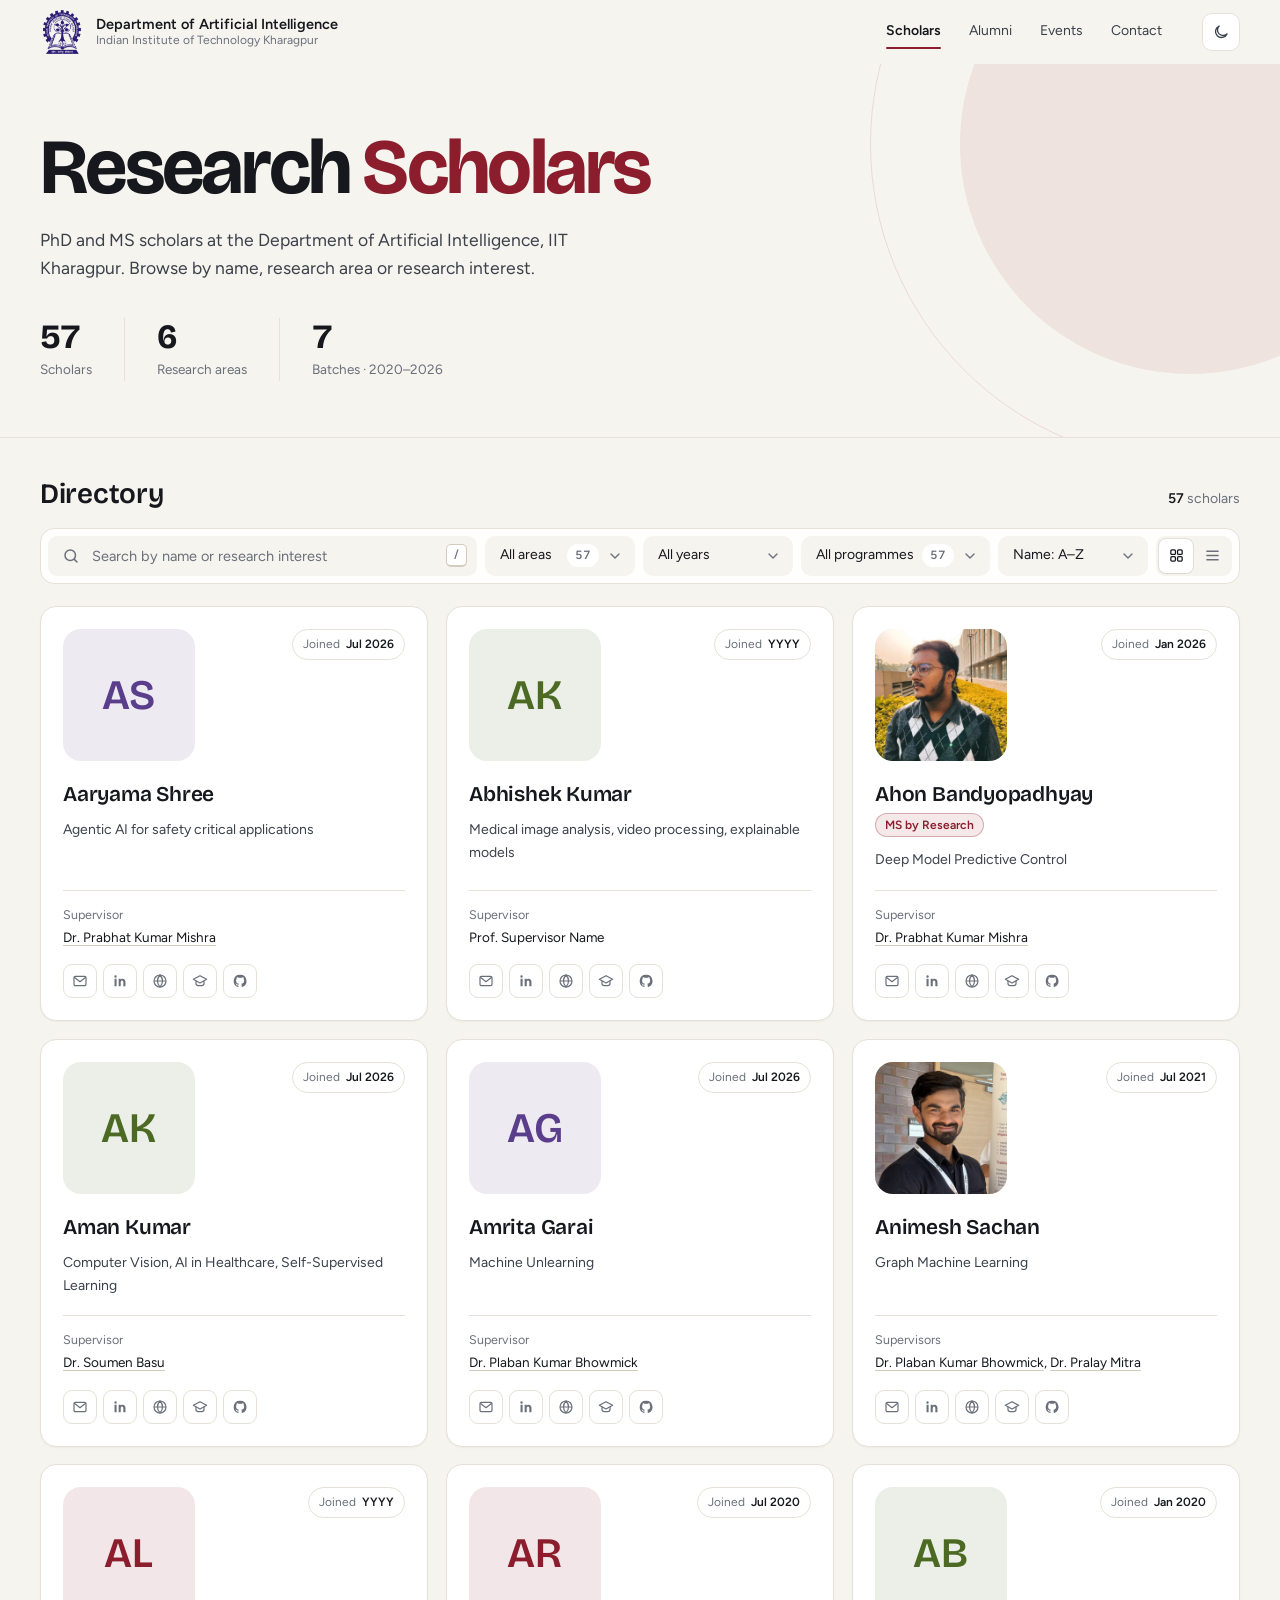
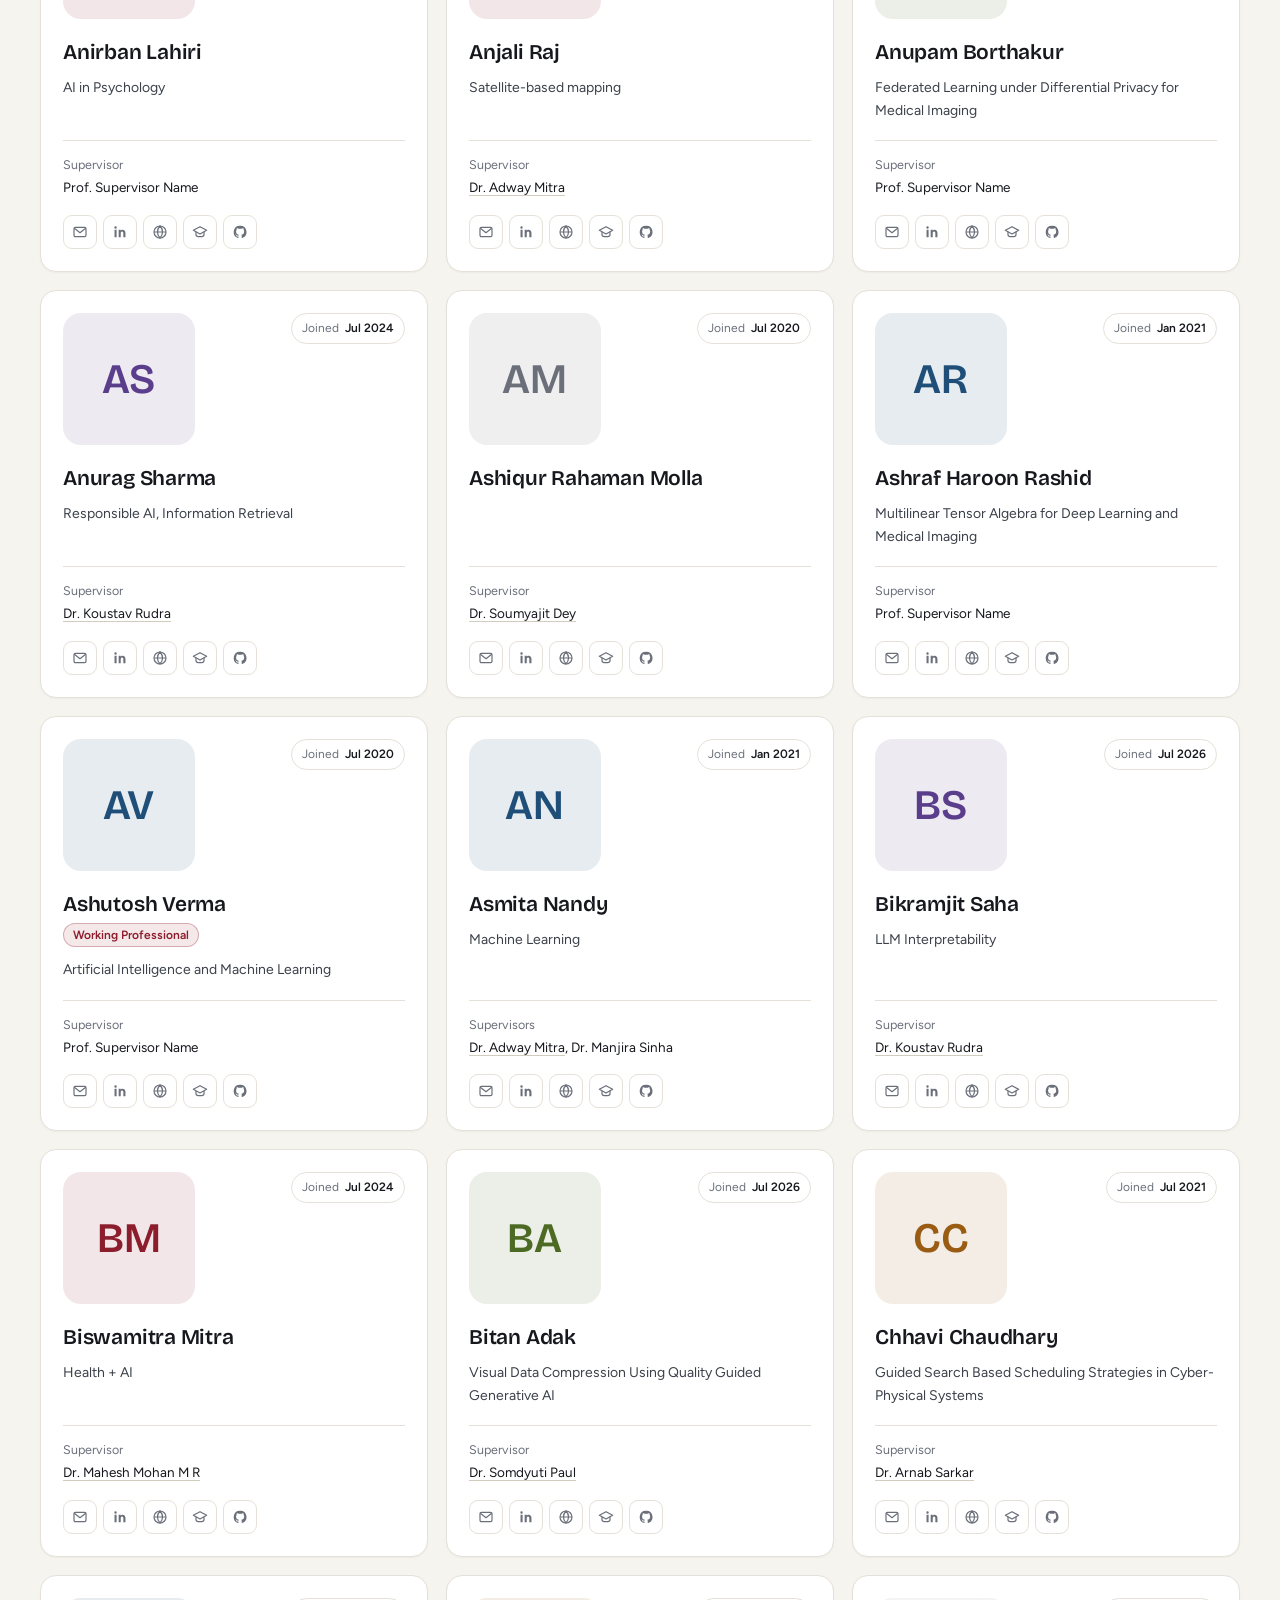
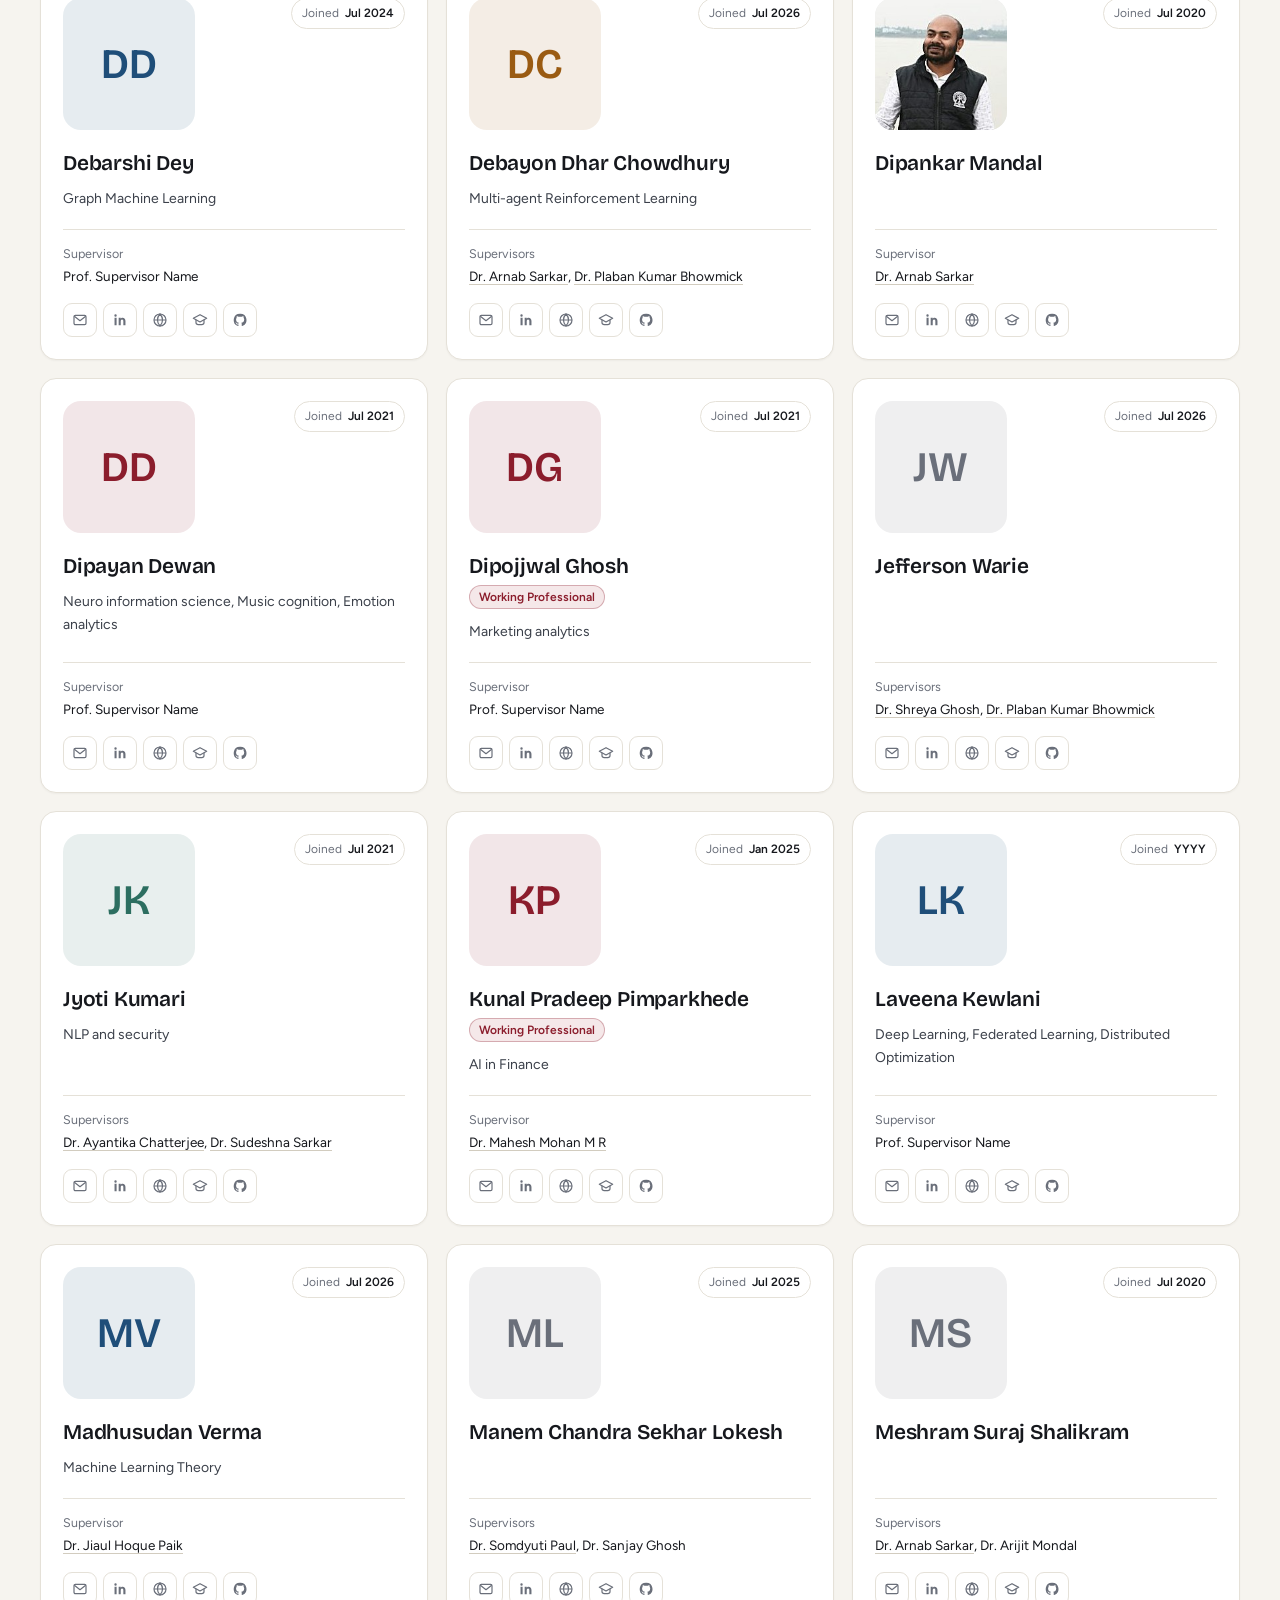
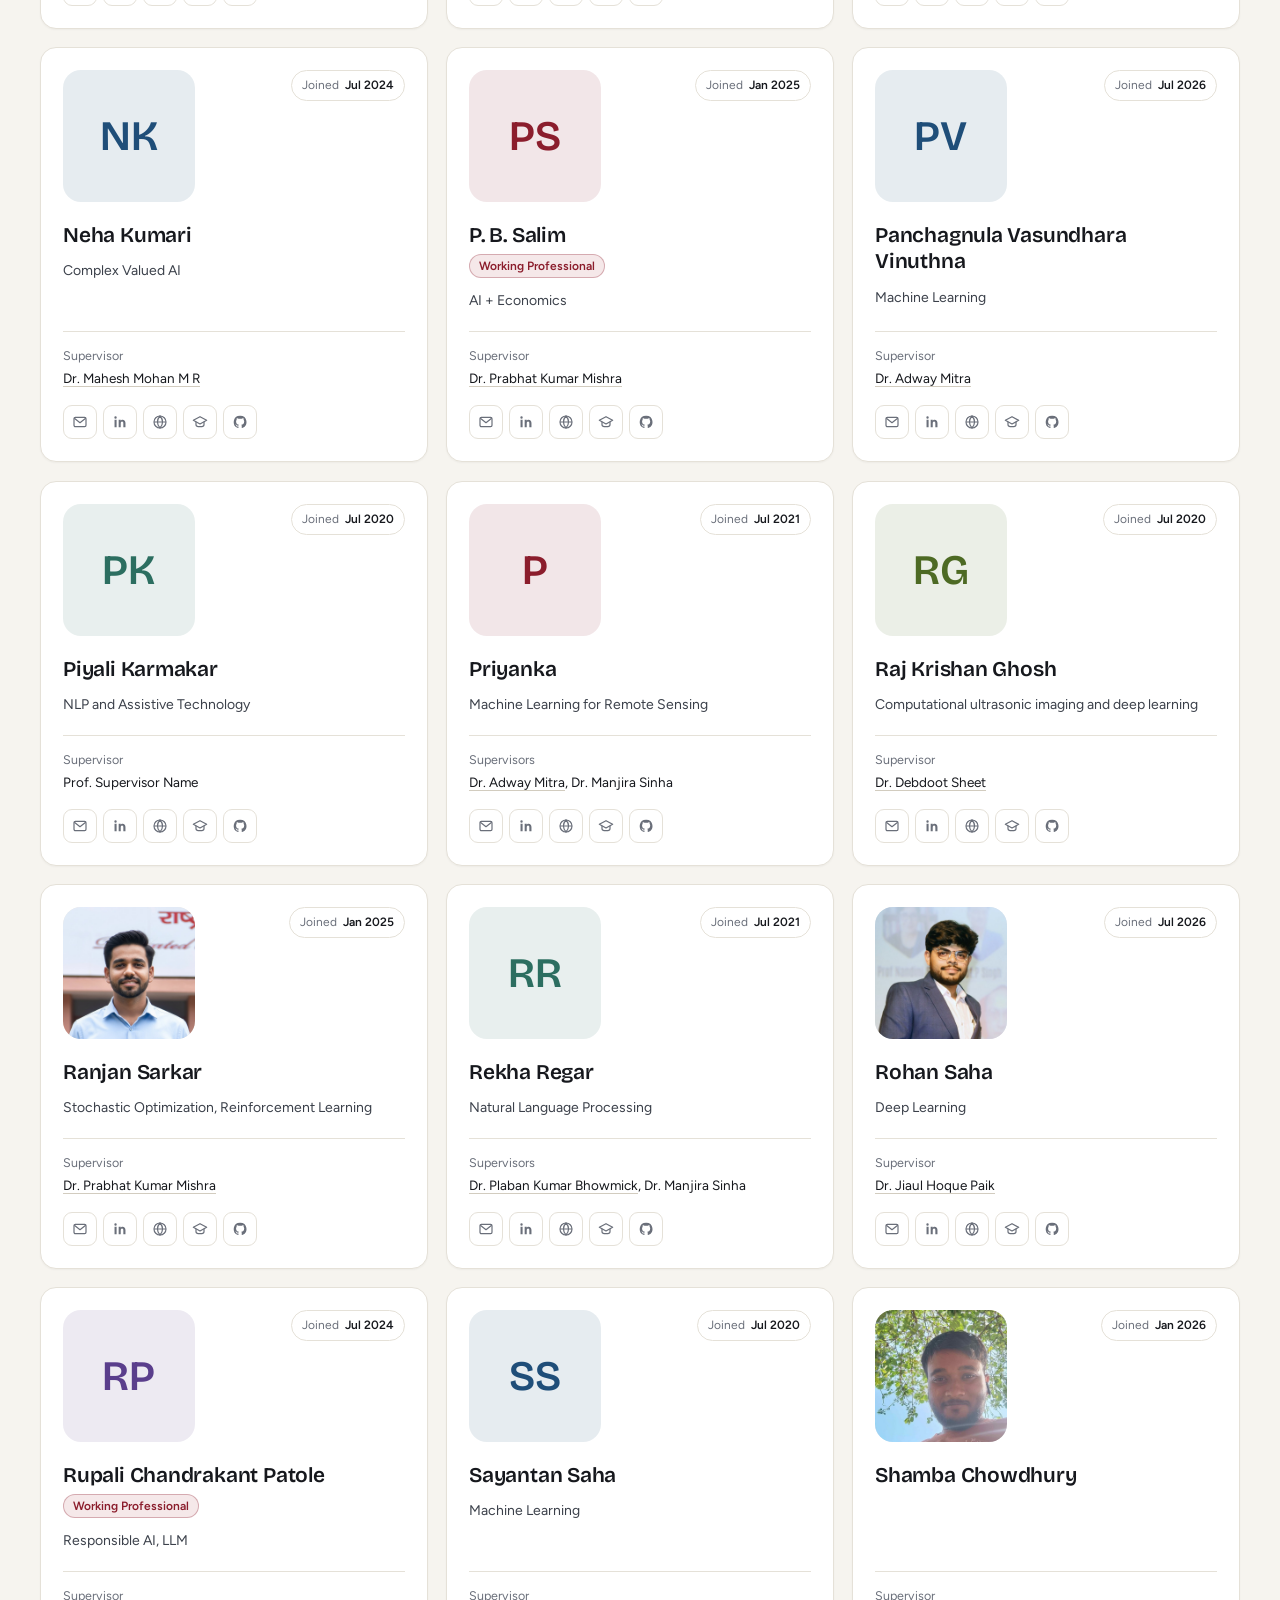
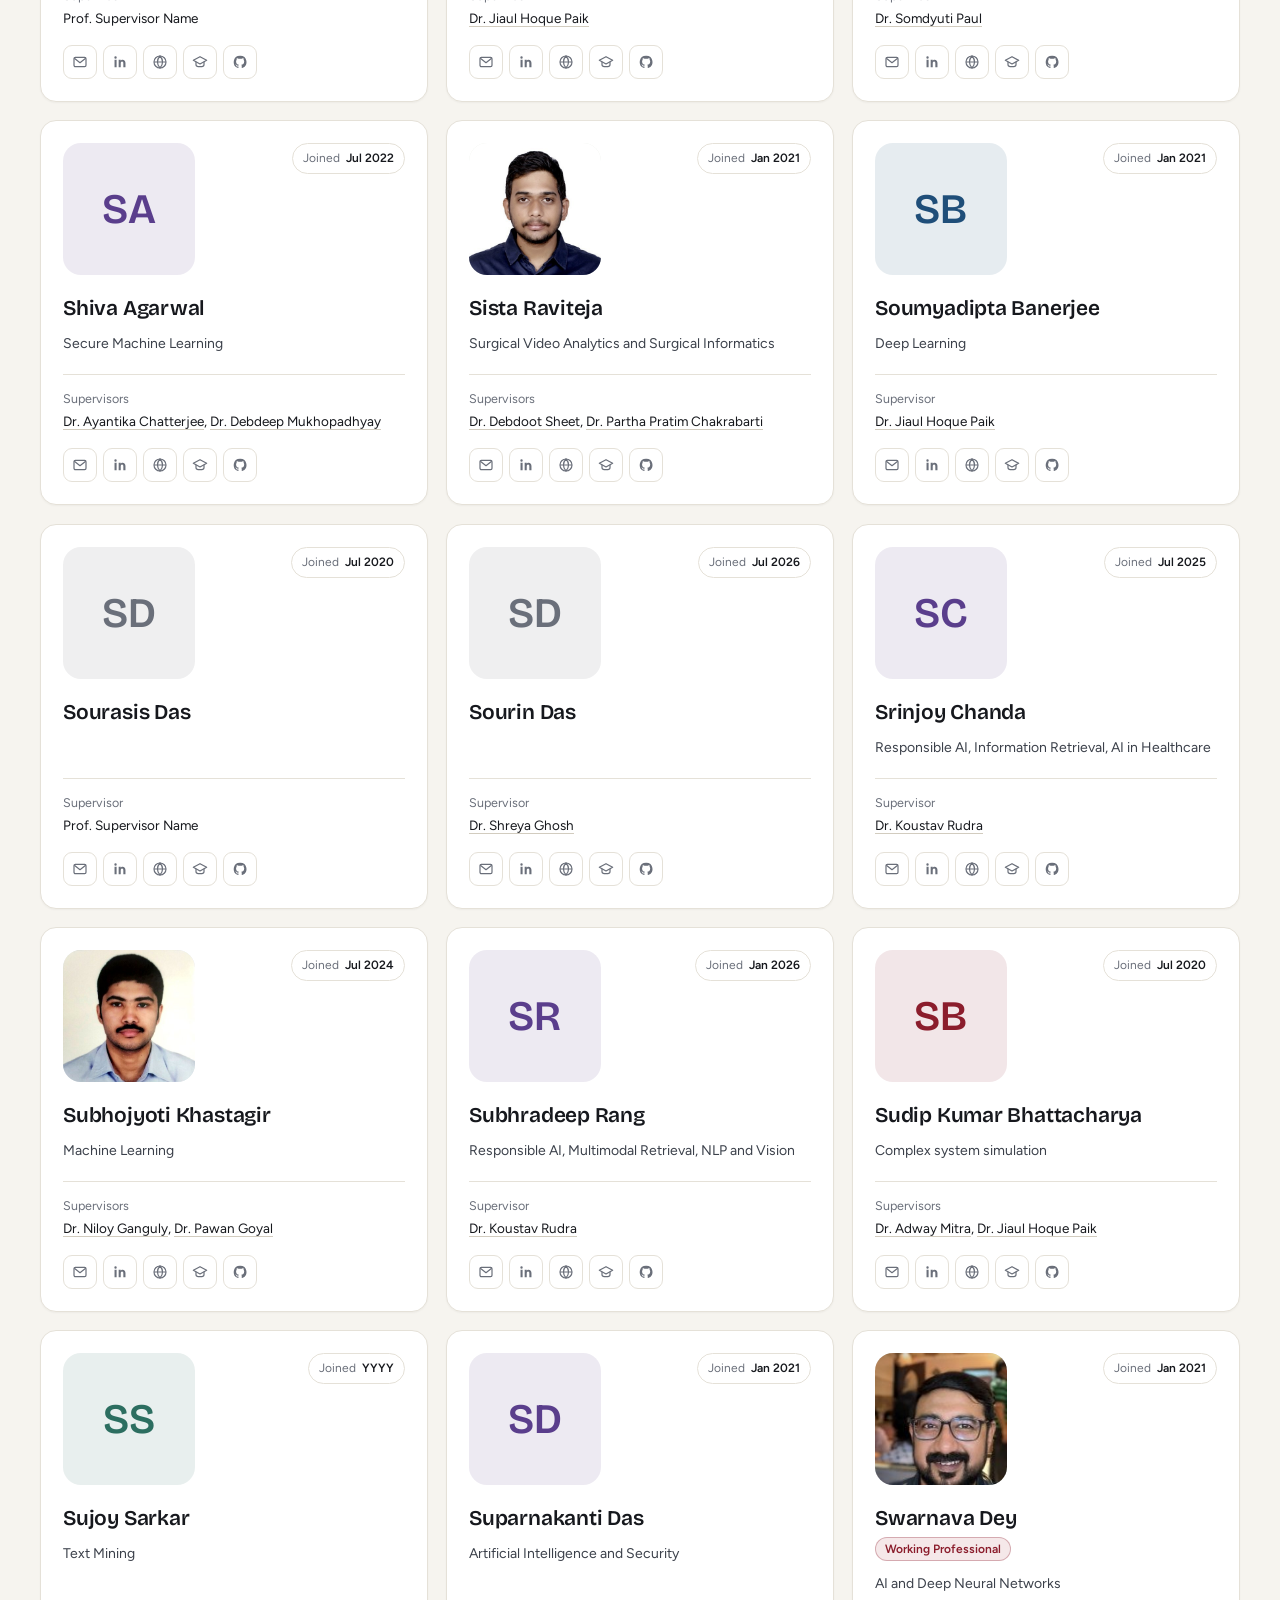
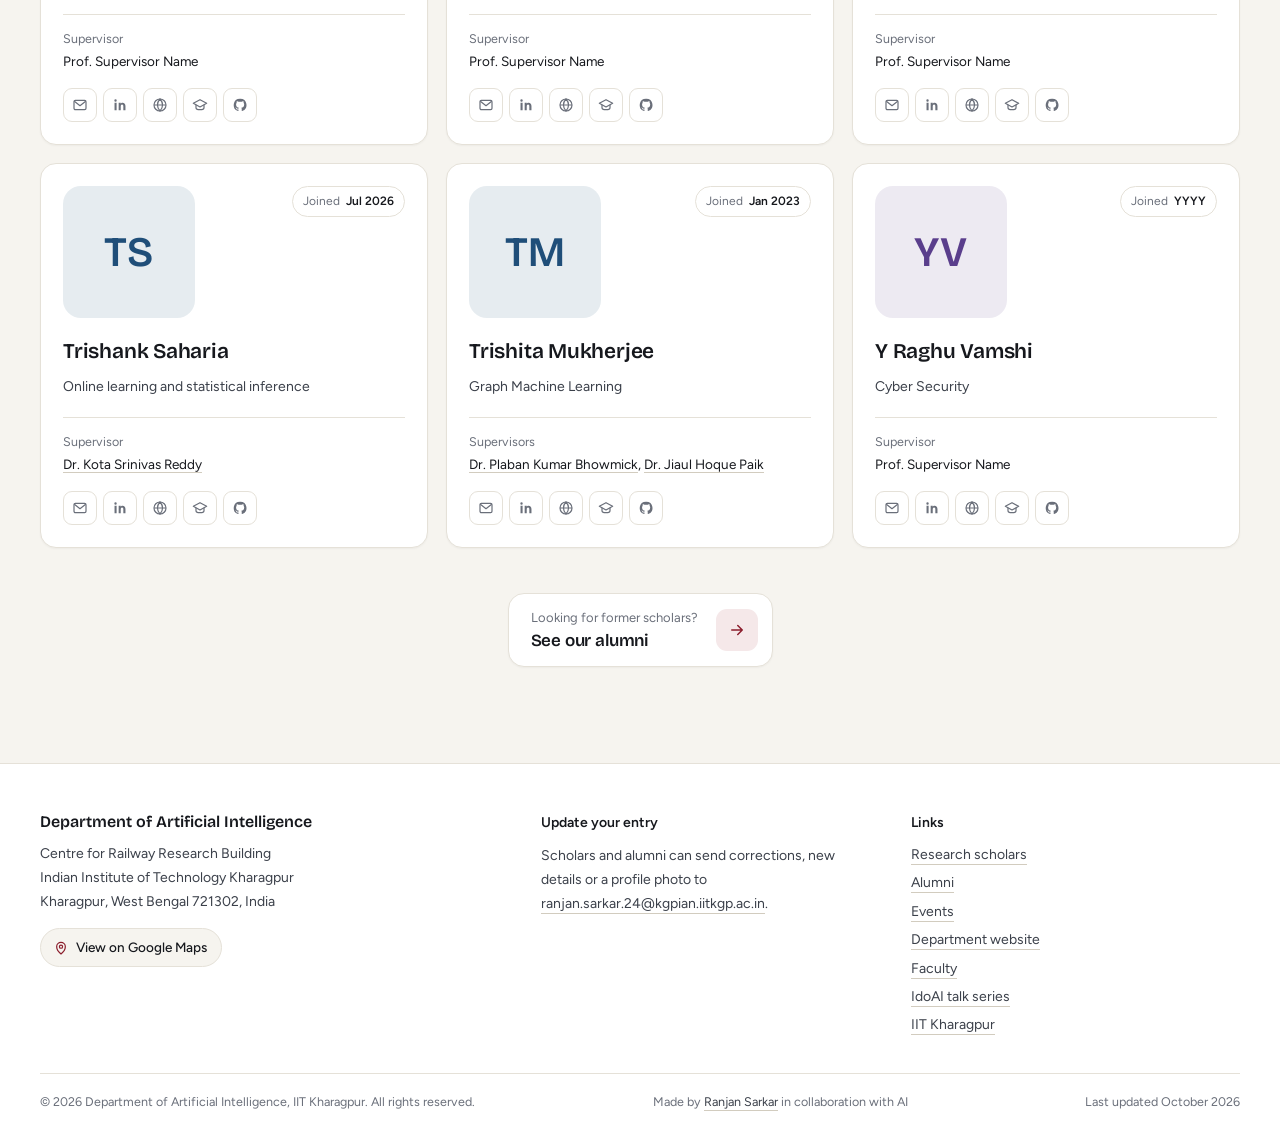
==== commit d319d3b1: "Update scholars info" ====
--- a/index.html
+++ b/index.html
@@ -119,6 +119,9 @@
           <select id="year" aria-label="Year joined" tabindex="-1" aria-hidden="true"></select>
         </div>
         <div class="select">
+          <select id="prog" aria-label="Programme" tabindex="-1" aria-hidden="true"></select>
+        </div>
+        <div class="select">
           <select id="sort" aria-label="Sort order" tabindex="-1" aria-hidden="true"></select>
         </div>
         <div class="seg" role="group" aria-label="Layout">
--- a/assets/css/style.css
+++ b/assets/css/style.css
@@ -213,6 +213,12 @@
   transition: box-shadow .3s ease, border-color .3s ease;
 }
 .toolbar.stuck { box-shadow: var(--shadow-md); border-color: var(--line-strong); }
+/* Scholars page (four dropdowns): on mid-size screens the search gets its own row */
+@media (min-width: 721px) and (max-width: 1120px) {
+  .toolbar:has(#prog) { flex-wrap: wrap; }
+  .toolbar:has(#prog) .search { flex: 1 1 100%; }
+  .toolbar:has(#prog) .select { flex: 1 1 0; }
+}
 .search {
   position: relative; flex: 1; display: flex; align-items: center; gap: 10px; min-width: 0;
   height: 40px; padding: 0 9px 0 13px; border: 1px solid transparent; border-radius: 9px; background: var(--bg);
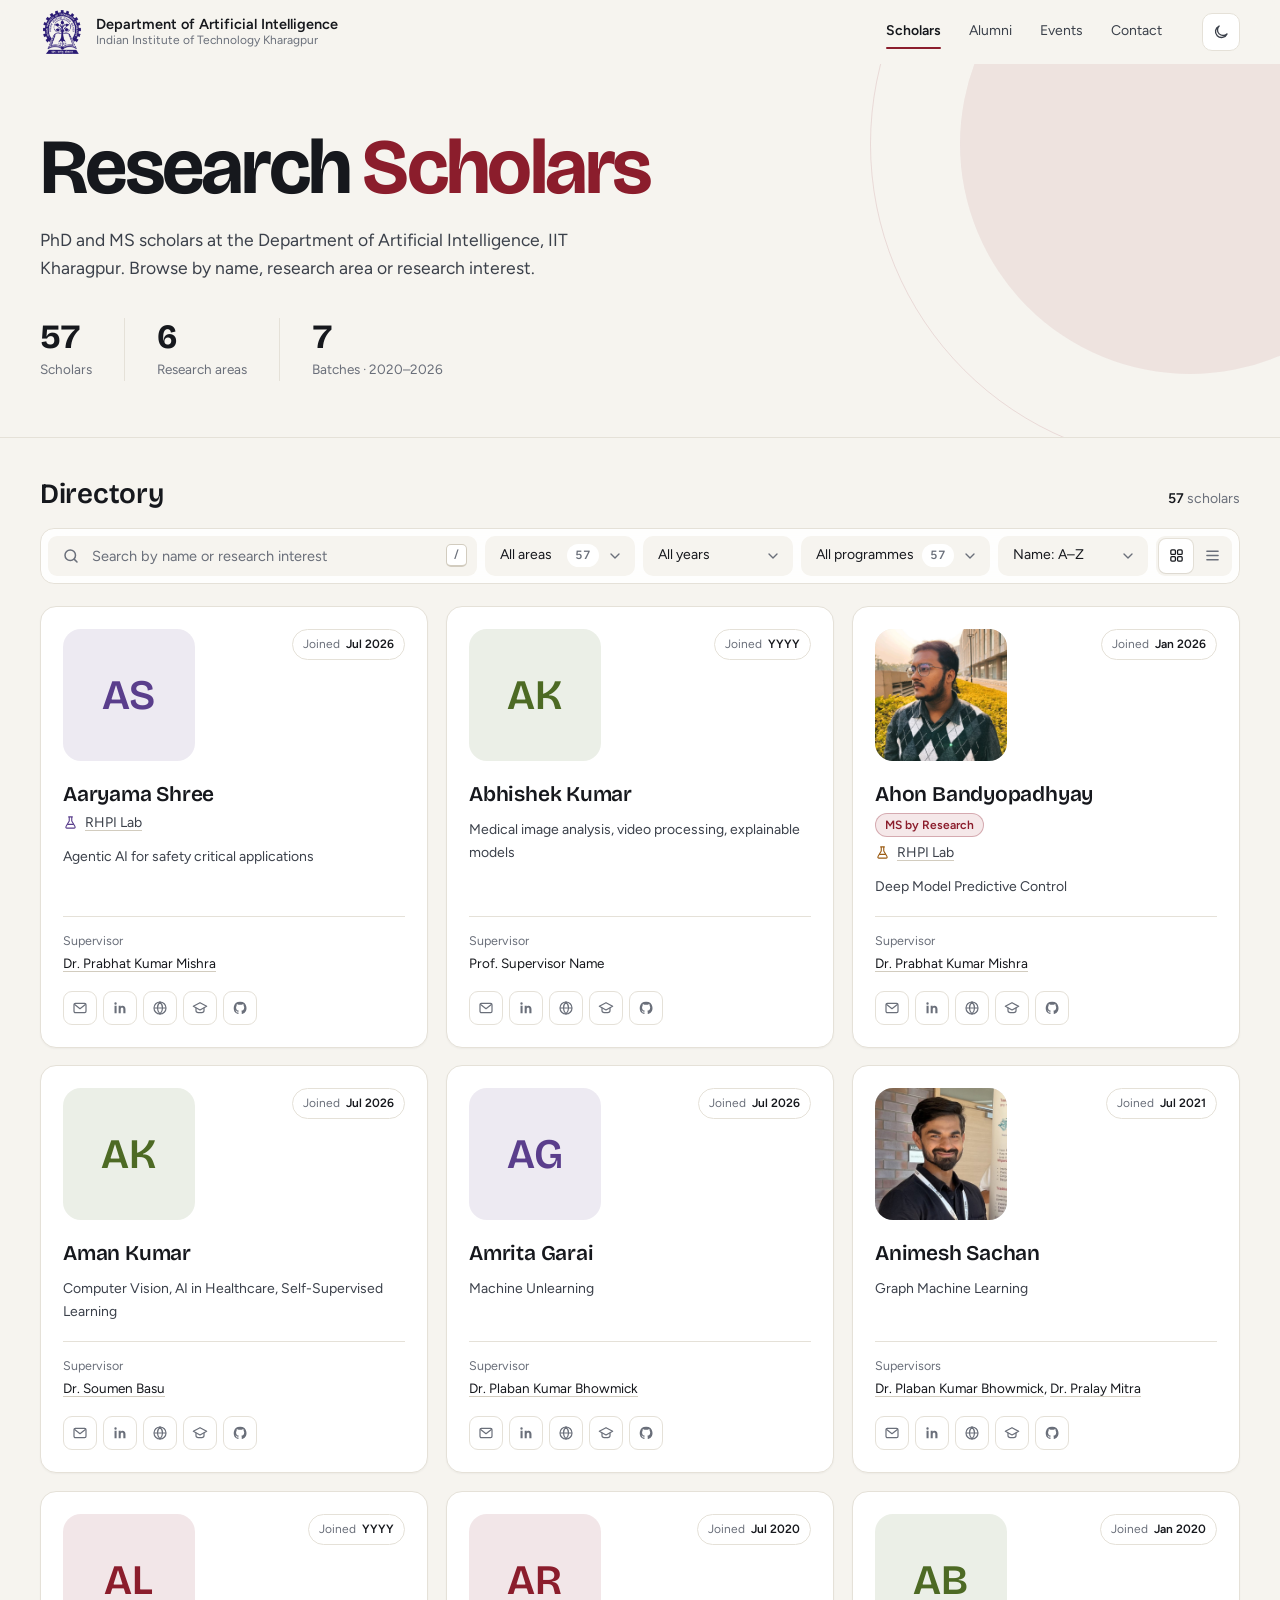
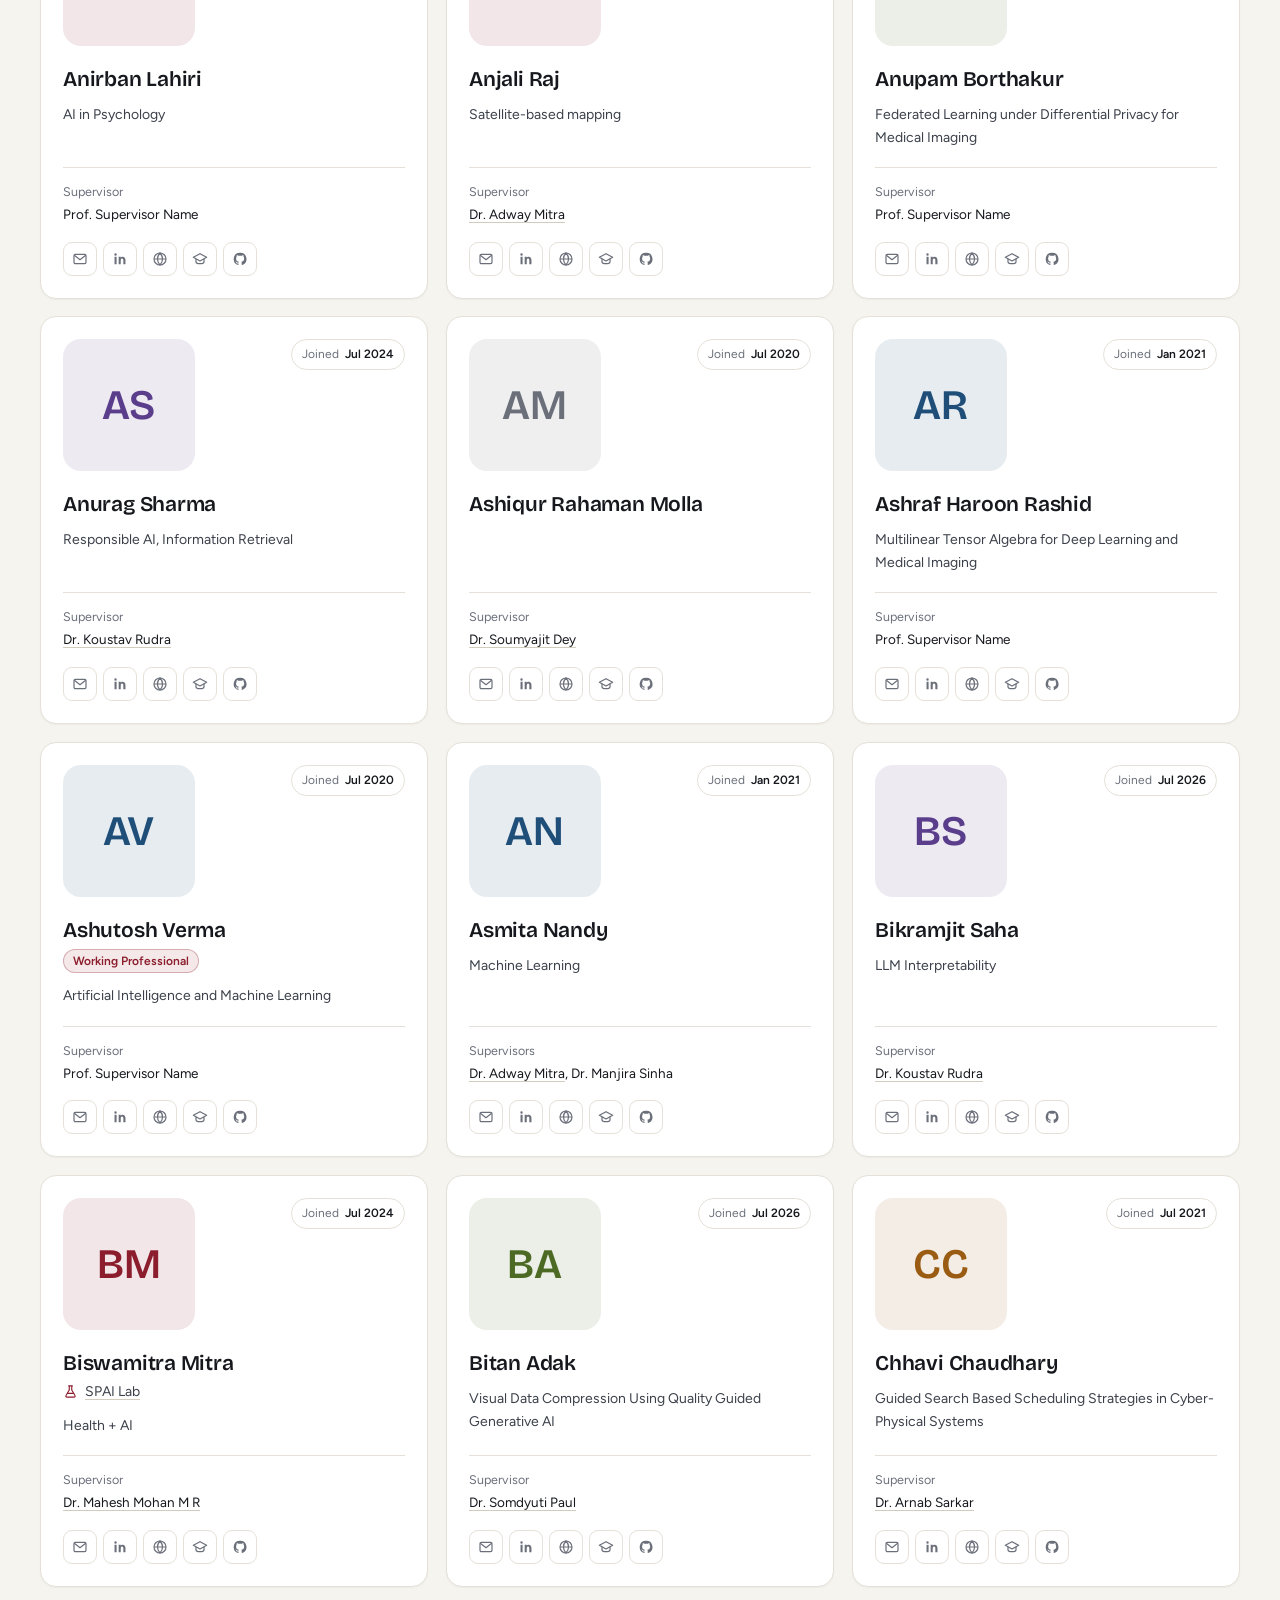
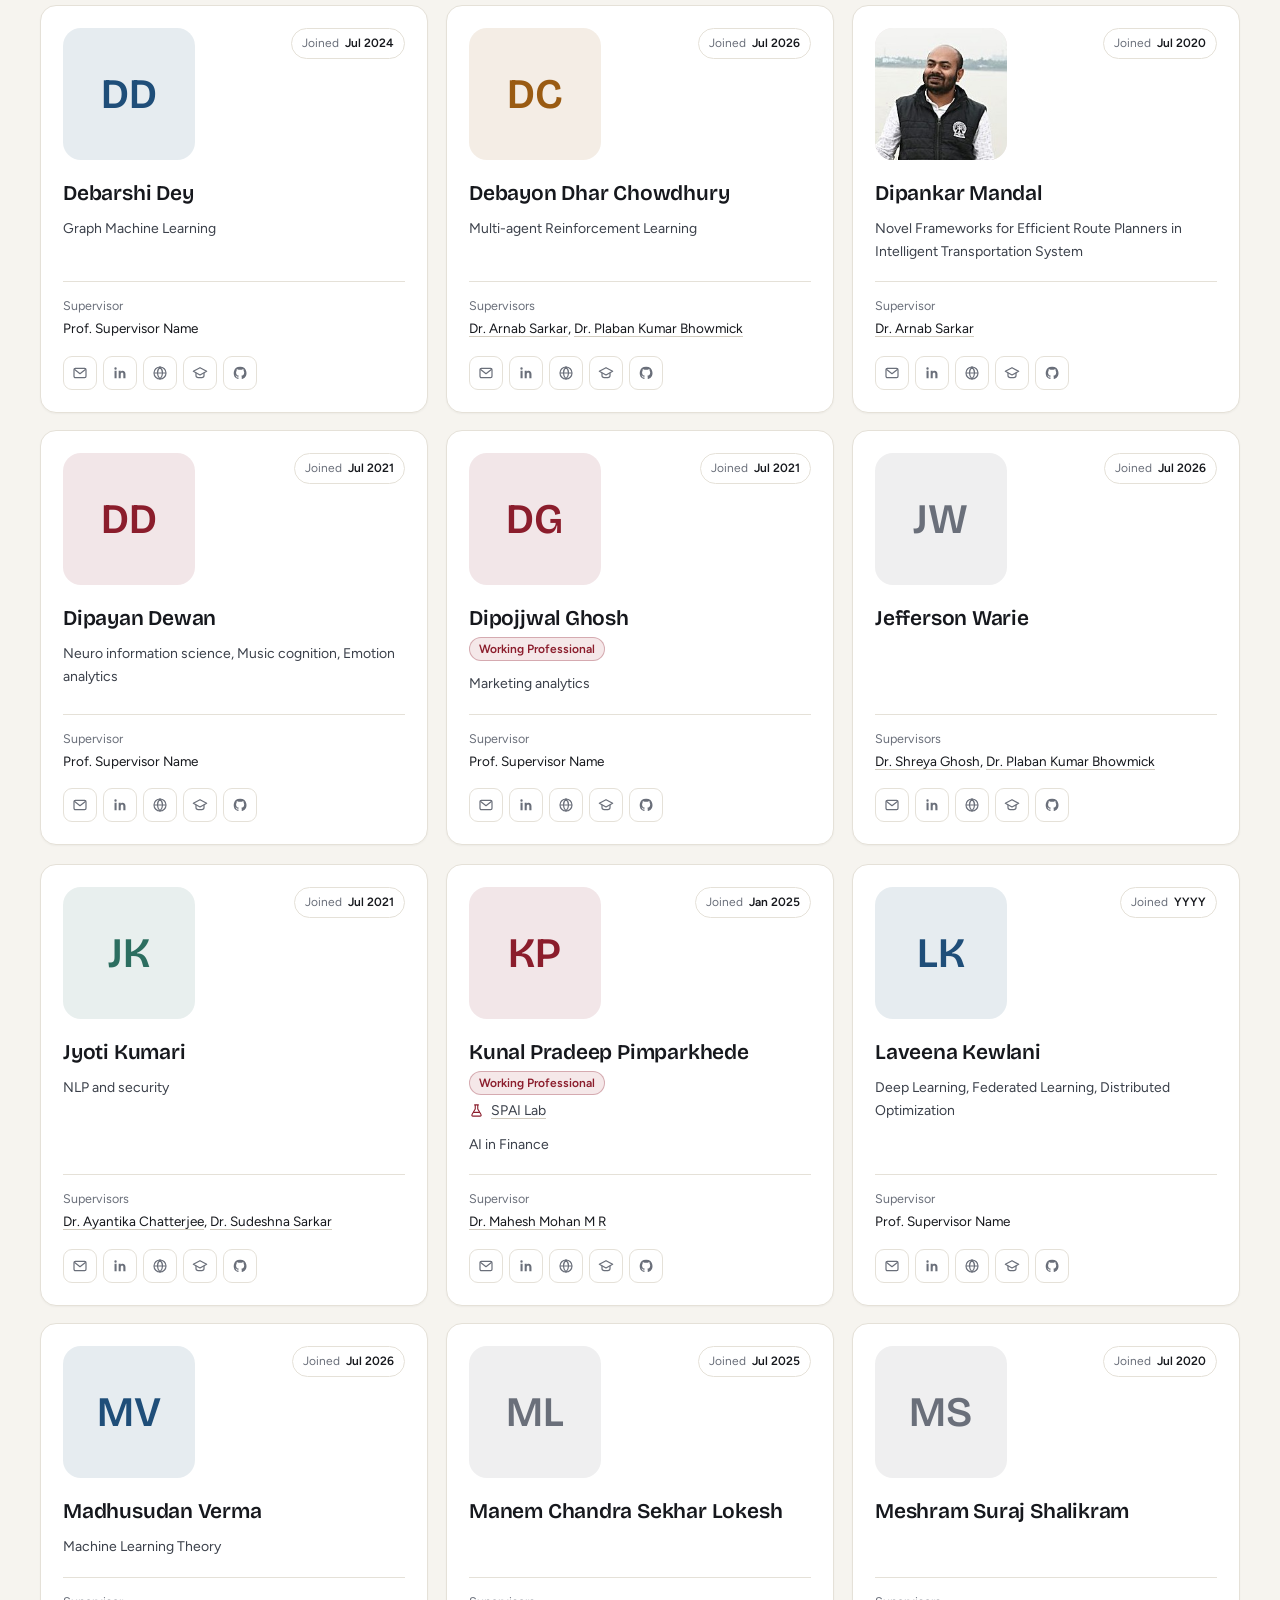
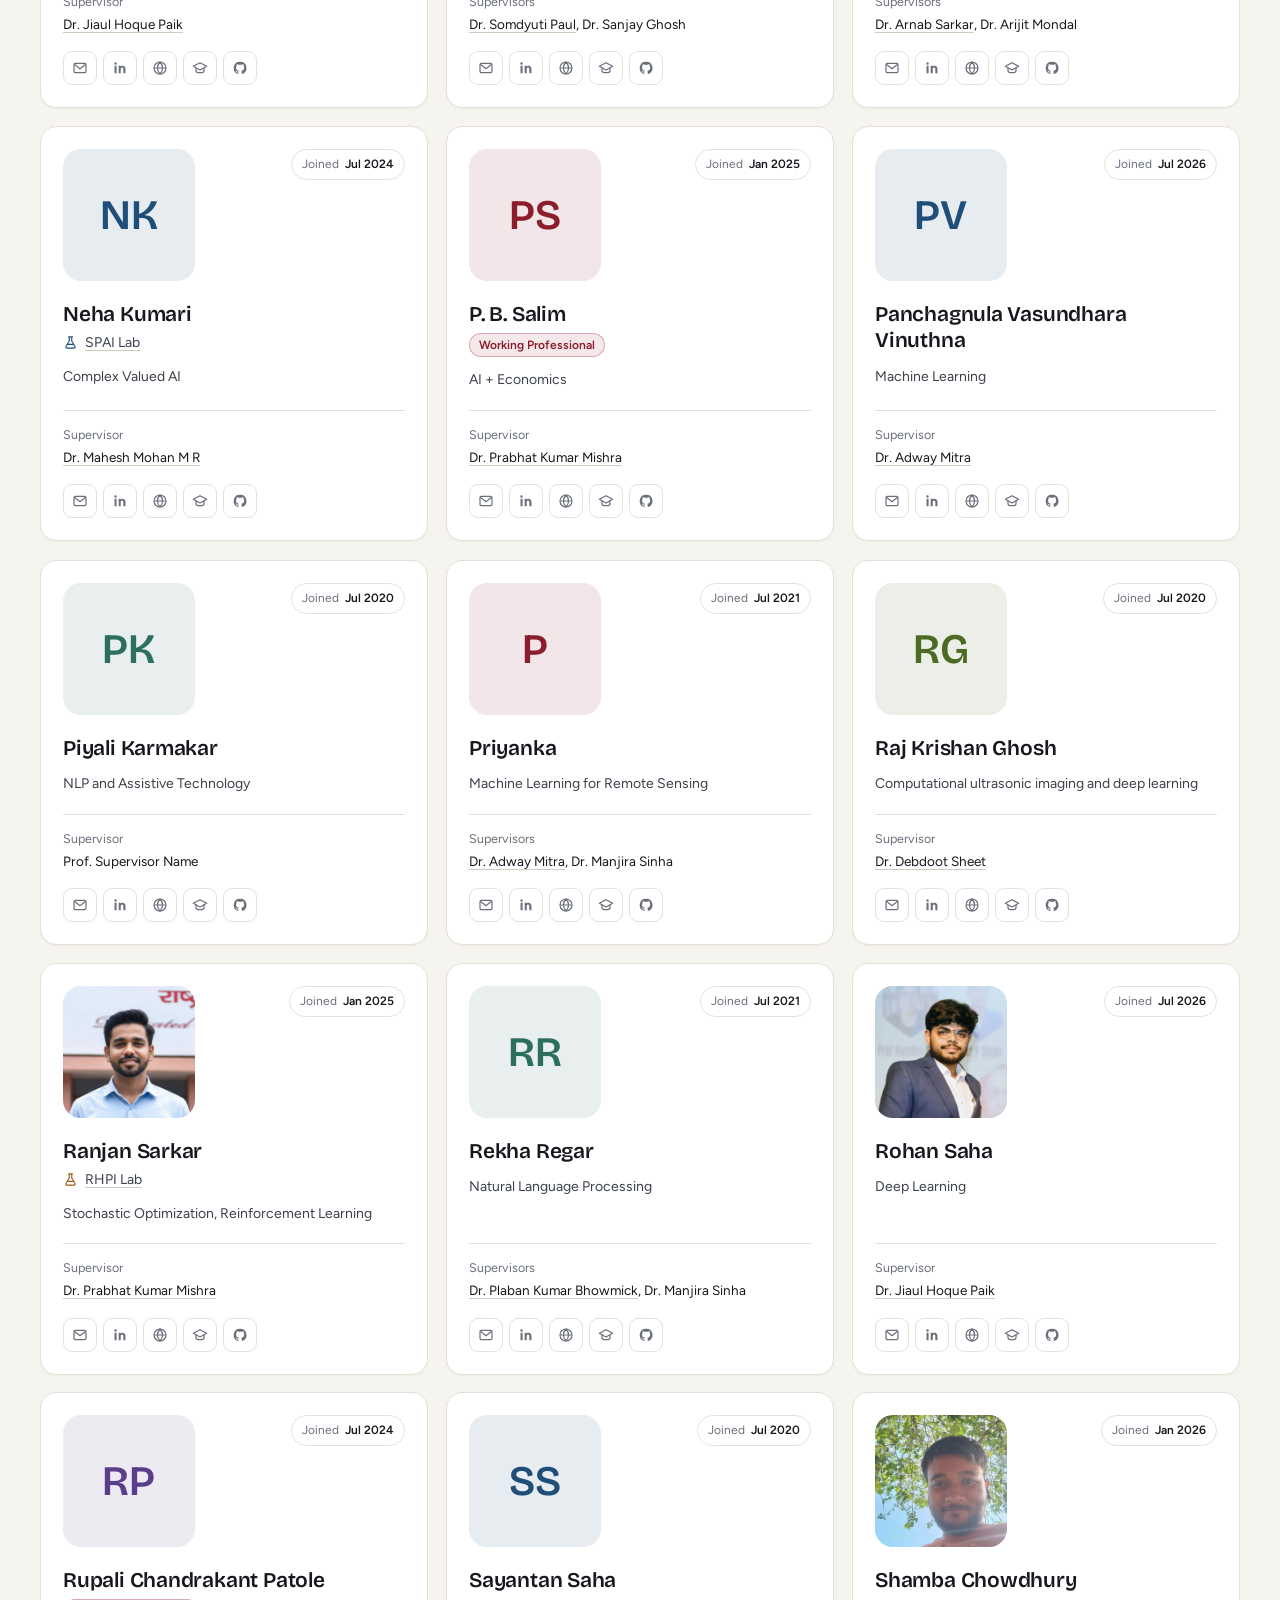
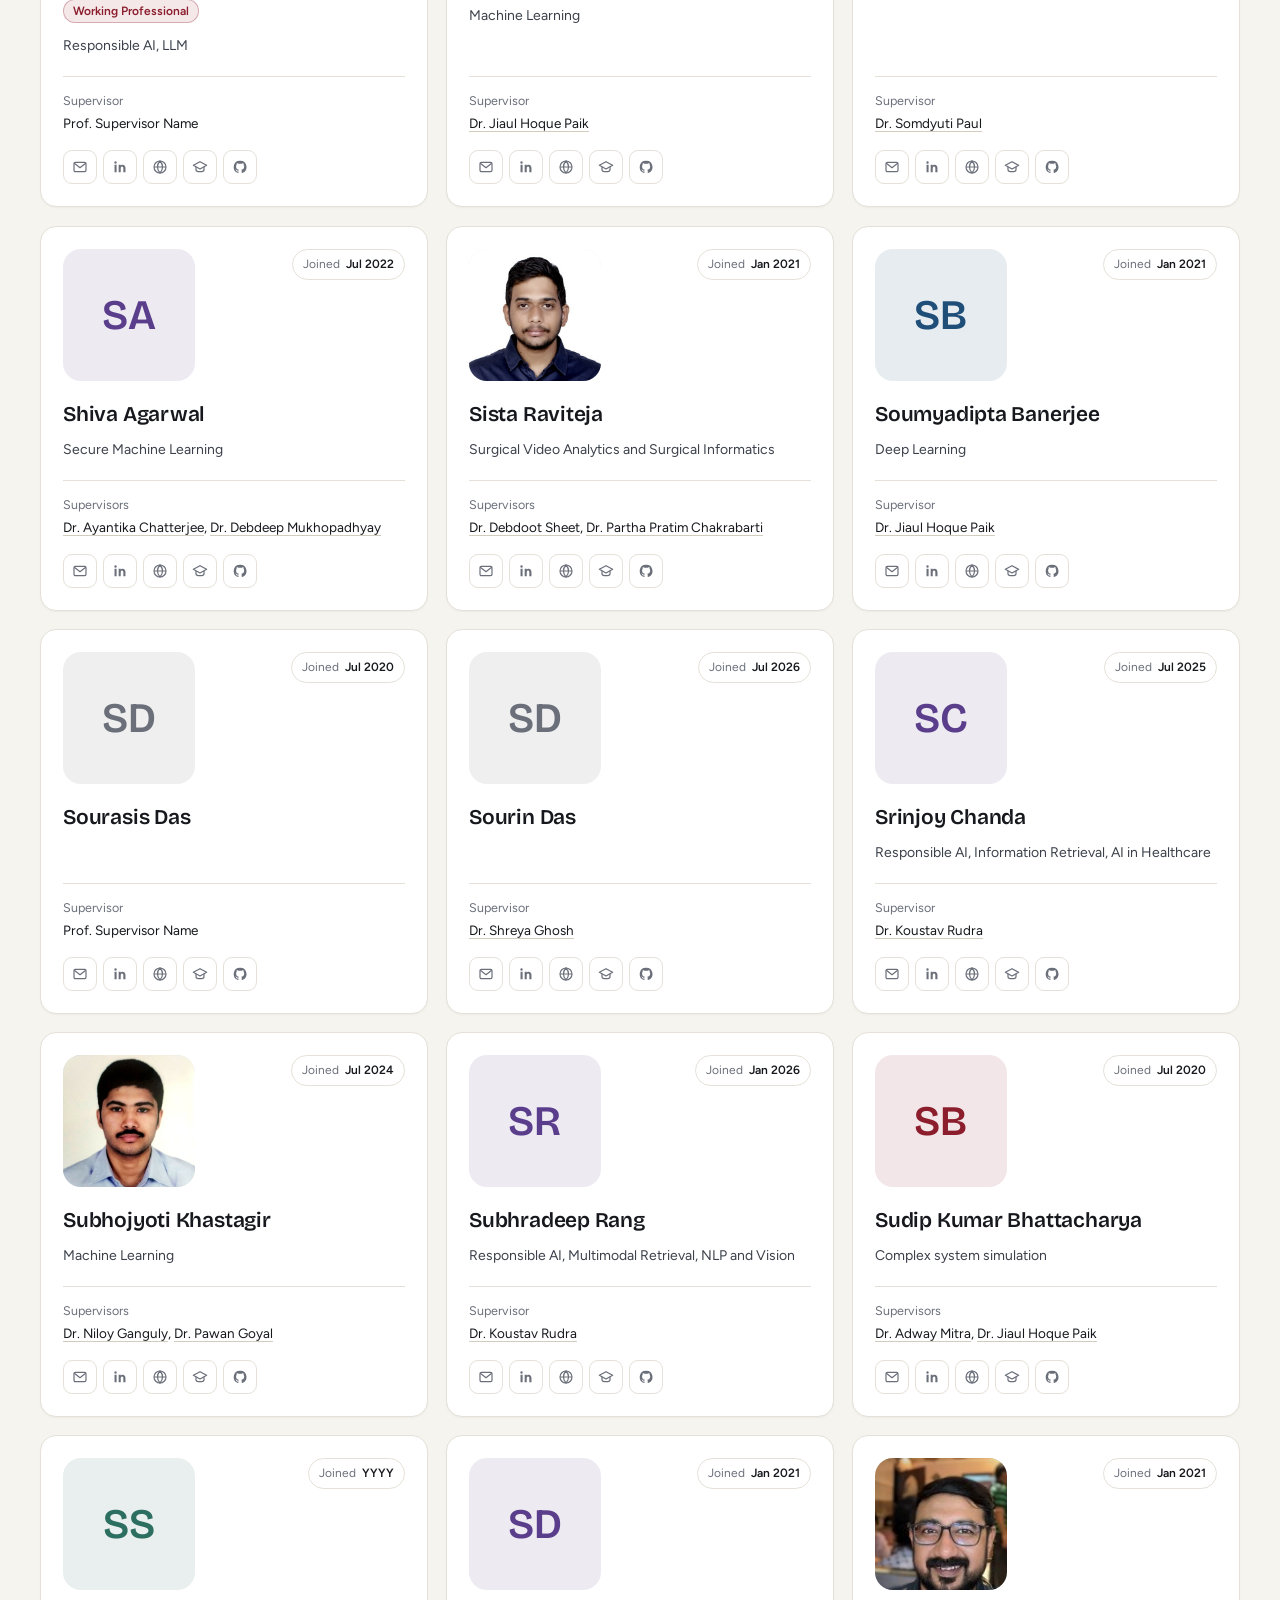
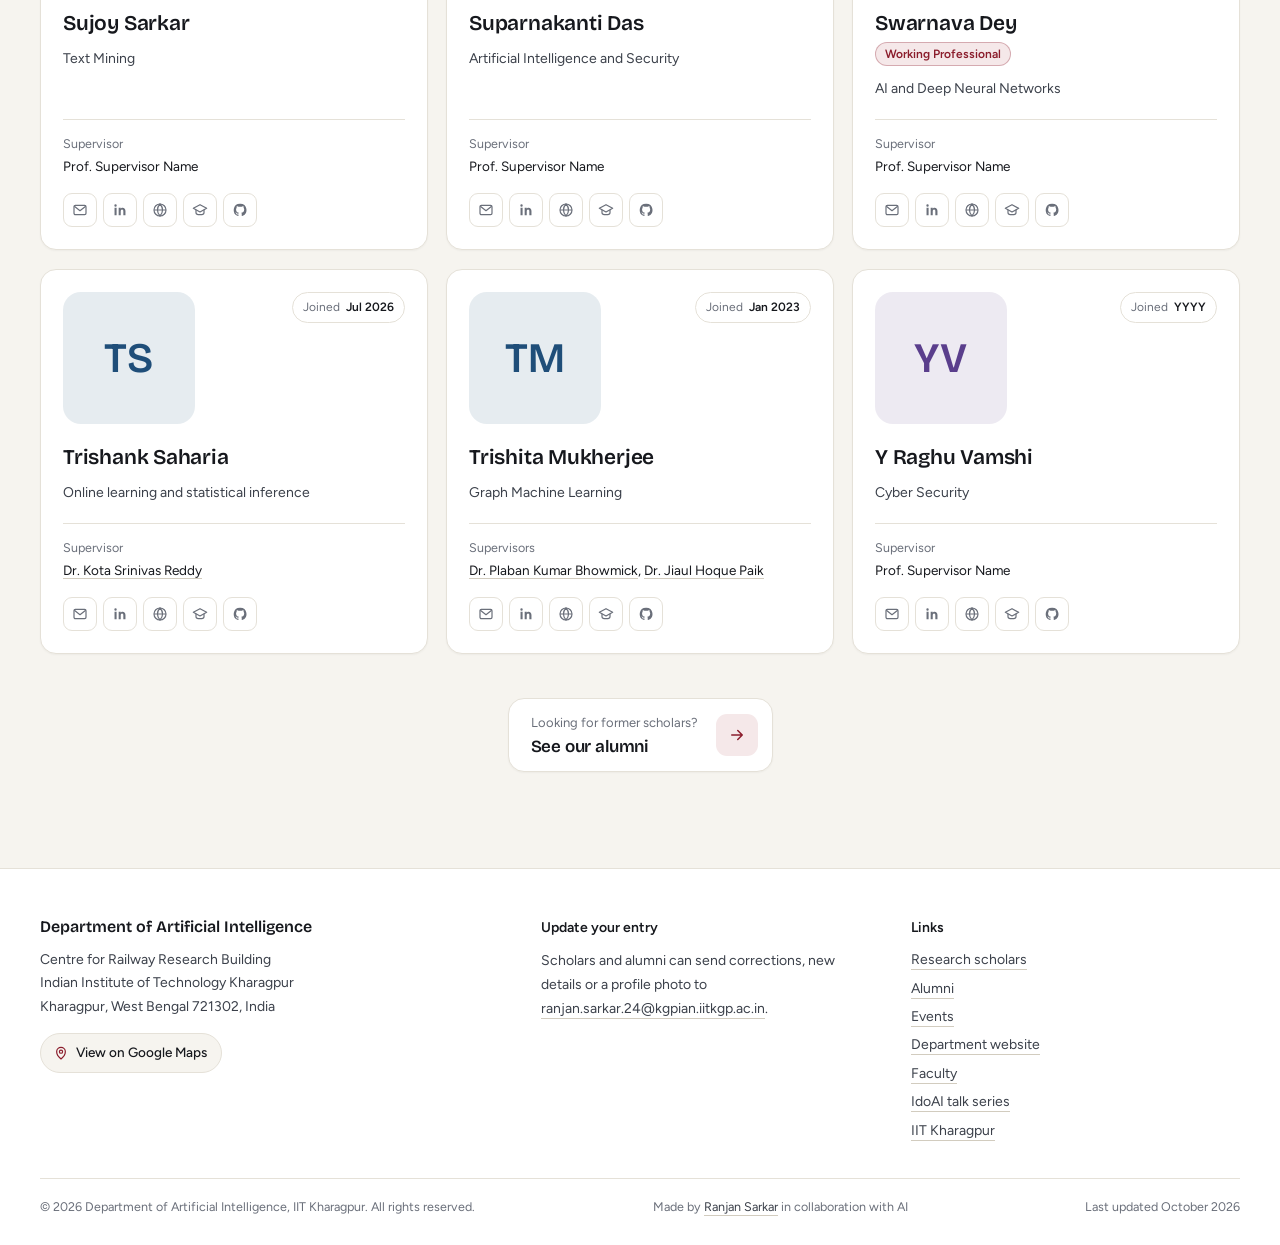
==== commit 69ed31f1: "Update list layout" ====
--- a/index.html
+++ b/index.html
@@ -41,6 +41,7 @@
     <symbol id="i-linkedin" viewBox="0 0 24 24"><path fill="currentColor" d="M6.9 8.8H3.8V20h3.1V8.8ZM5.3 3.5a1.8 1.8 0 1 0 0 3.6 1.8 1.8 0 0 0 0-3.6ZM20.2 13.6c0-3-1.6-5-4.3-5-1.4 0-2.4.8-2.8 1.5V8.8H10V20h3.1v-5.9c0-1.6.6-2.8 2-2.8s1.9 1.1 1.9 2.8V20h3.2v-6.4Z"/></symbol>
     <symbol id="i-github" viewBox="0 0 24 24"><path fill="currentColor" d="M12 2.5a9.5 9.5 0 0 0-3 18.5c.5.1.7-.2.7-.5v-1.7c-2.7.6-3.3-1.2-3.3-1.2-.4-1.1-1.1-1.4-1.1-1.4-.9-.6.1-.6.1-.6 1 .1 1.5 1 1.5 1 .9 1.5 2.3 1.1 2.9.8.1-.6.3-1.1.6-1.3-2.1-.2-4.3-1.1-4.3-4.7 0-1 .4-1.9 1-2.6-.1-.2-.4-1.2.1-2.5 0 0 .8-.3 2.6 1a9 9 0 0 1 4.8 0c1.8-1.3 2.6-1 2.6-1 .5 1.3.2 2.3.1 2.5.6.7 1 1.6 1 2.6 0 3.7-2.2 4.5-4.3 4.7.3.3.6.9.6 1.8v2.6c0 .3.2.6.7.5A9.5 9.5 0 0 0 12 2.5Z"/></symbol>
     <symbol id="i-briefcase" viewBox="0 0 24 24"><g fill="none" stroke="currentColor" stroke-width="1.8" stroke-linejoin="round"><rect x="3" y="7" width="18" height="13" rx="2"/><path d="M8.5 7V5.5A1.5 1.5 0 0 1 10 4h4a1.5 1.5 0 0 1 1.5 1.5V7M3 12.5h18"/></g></symbol>
+    <symbol id="i-lab" viewBox="0 0 24 24"><g fill="none" stroke="currentColor" stroke-width="1.8" stroke-linecap="round" stroke-linejoin="round"><path d="M9 3h6M10 3v6.5L4.8 18.4A1.7 1.7 0 0 0 6.3 21h11.4a1.7 1.7 0 0 0 1.5-2.6L14 9.5V3"/><path d="M7.5 15h9"/></g></symbol>
     <symbol id="i-check" viewBox="0 0 24 24"><path fill="none" stroke="currentColor" stroke-width="2.2" stroke-linecap="round" stroke-linejoin="round" d="m5 12.5 4.5 4.5L19 7.5"/></symbol>
     <symbol id="i-mic" viewBox="0 0 24 24"><g fill="none" stroke="currentColor" stroke-width="1.8" stroke-linecap="round" stroke-linejoin="round"><rect x="9" y="3" width="6" height="11" rx="3"/><path d="M5.5 11a6.5 6.5 0 0 0 13 0M12 17.5V21"/></g></symbol>
     <symbol id="i-pin" viewBox="0 0 24 24"><g fill="none" stroke="currentColor" stroke-width="1.8" stroke-linejoin="round"><path d="M12 21s-6.5-5.6-6.5-11a6.5 6.5 0 0 1 13 0c0 5.4-6.5 11-6.5 11Z"/><circle cx="12" cy="10" r="2.4"/></g></symbol>
@@ -200,6 +201,7 @@
 
   <!-- Data lives in data/scholars.js — edit that file, not this page. -->
   <script src="data/supervisors.js"></script>
+  <script src="data/labs.js"></script>
   <script src="data/scholars.js"></script>
   <script>
     window.DIRECTORY = {
--- a/assets/css/style.css
+++ b/assets/css/style.css
@@ -455,7 +455,10 @@
   color: var(--ink-2); text-decoration: none; white-space: nowrap;
   transition: color .2s ease, background-color .2s ease, border-color .2s ease, transform .2s var(--ease);
 }
-.c-links .c-pill span { font-size: 12px; opacity: .7; }
+/* Pill arrows: nudge forward on hover (diagonal ones up and right) */
+.c-pill .pill-arrow { flex: none; transition: transform .3s var(--ease); }
+.c-pill:hover .pill-arrow { transform: translateX(2px); }
+.c-pill:hover .pill-arrow.is-ext { transform: translate(2px, -2px); }
 .c-links .c-pill:hover { color: var(--surface); background: var(--area); border-color: var(--area); transform: translateY(-2px); }
 .card.is-event .c-links { flex-wrap: wrap; }
 .card.is-event .c-links:empty { display: none; }
@@ -657,6 +660,9 @@
   .grid.is-list .c-topic, .grid.is-list .c-links { display: none; }
   .grid.is-list .c-photo { width: 72px; height: 72px; font-size: 22px; }
   .grid.is-list .c-label { display: inline; margin-right: 6px; }
+  /* Scholar rows show the research topic in place of the supervisors. */
+  .grid.is-list .card.is-scholar .c-topic { display: -webkit-box; grid-area: sup; font-size: 13px; }
+  .grid.is-list .card.is-scholar .c-sup { display: none; }
 }
 @media (max-width: 560px) {
   .container { width: calc(100% - 32px); }
@@ -732,11 +738,19 @@
   border-radius: 999px; font-size: 13.5px; font-weight: 500; color: var(--ink-2); text-decoration: none; transition: color .2s ease, background-color .2s ease, border-color .2s ease; }
 .ev-links .c-pill:hover { color: var(--surface); background: var(--accent); border-color: var(--accent); }
 
-.gallery { display: grid; grid-template-columns: repeat(auto-fill, minmax(min(100%, 260px), 1fr)); gap: 14px; }
+/* Justified rows, like Google Photos: tiles in a row share one height and keep their photo's shape.
+   Each tile's width grows in proportion to its aspect ratio (--ar, set per photo by event.js). */
+.gallery { --row: 180px; display: flex; flex-wrap: wrap; gap: 6px; }
+.gallery::after { content: ""; flex-grow: 100000; } /* soaks up the last row, so it isn't stretched */
 .g-item {
-  position: relative; display: block; padding: 0; border: 0; border-radius: 14px; overflow: hidden; cursor: zoom-in;
-  aspect-ratio: 4 / 3; background: var(--surface-2); box-shadow: var(--shadow-sm);
-}
+  position: relative; display: block; padding: 0; border: 0; border-radius: 10px; overflow: hidden; cursor: zoom-in;
+  flex-grow: calc(var(--ar, 1.5) * 100); flex-basis: calc(var(--ar, 1.5) * var(--row)); aspect-ratio: var(--ar, 1.5);
+  background: var(--surface-2); box-shadow: var(--shadow-sm);
+}
+.gallery.is-empty { display: grid; grid-template-columns: repeat(auto-fill, minmax(min(100%, 260px), 1fr)); gap: 14px; }
+.gallery.is-empty::after { content: none; }
+@media (max-width: 900px) { .gallery { --row: 150px; } }
+@media (max-width: 560px) { .gallery { --row: 108px; gap: 4px; } .g-item { border-radius: 6px; } }
 .g-item img { width: 100%; height: 100%; object-fit: cover; opacity: 0; transform: scale(1.02); transition: opacity .5s ease, transform .6s var(--ease); }
 .g-item img.loaded { opacity: 1; transform: none; }
 .g-item:hover img.loaded { transform: scale(1.04); }
@@ -834,7 +848,6 @@
   .lb-prev, .lb-next { top: auto; bottom: 14px; margin-top: 0; }
   .lb-prev { left: calc(50% - 56px); }
   .lb-next { right: calc(50% - 56px); }
-  .gallery { gap: 10px; }
   .lb-tools { top: 10px; right: 10px; gap: 6px; }
   .lb-tools .lb-btn { width: 42px; height: 42px; }
   .lb-count, .lightbox.panel-open .lb-count { top: 23px; left: 16px; transform: none; }
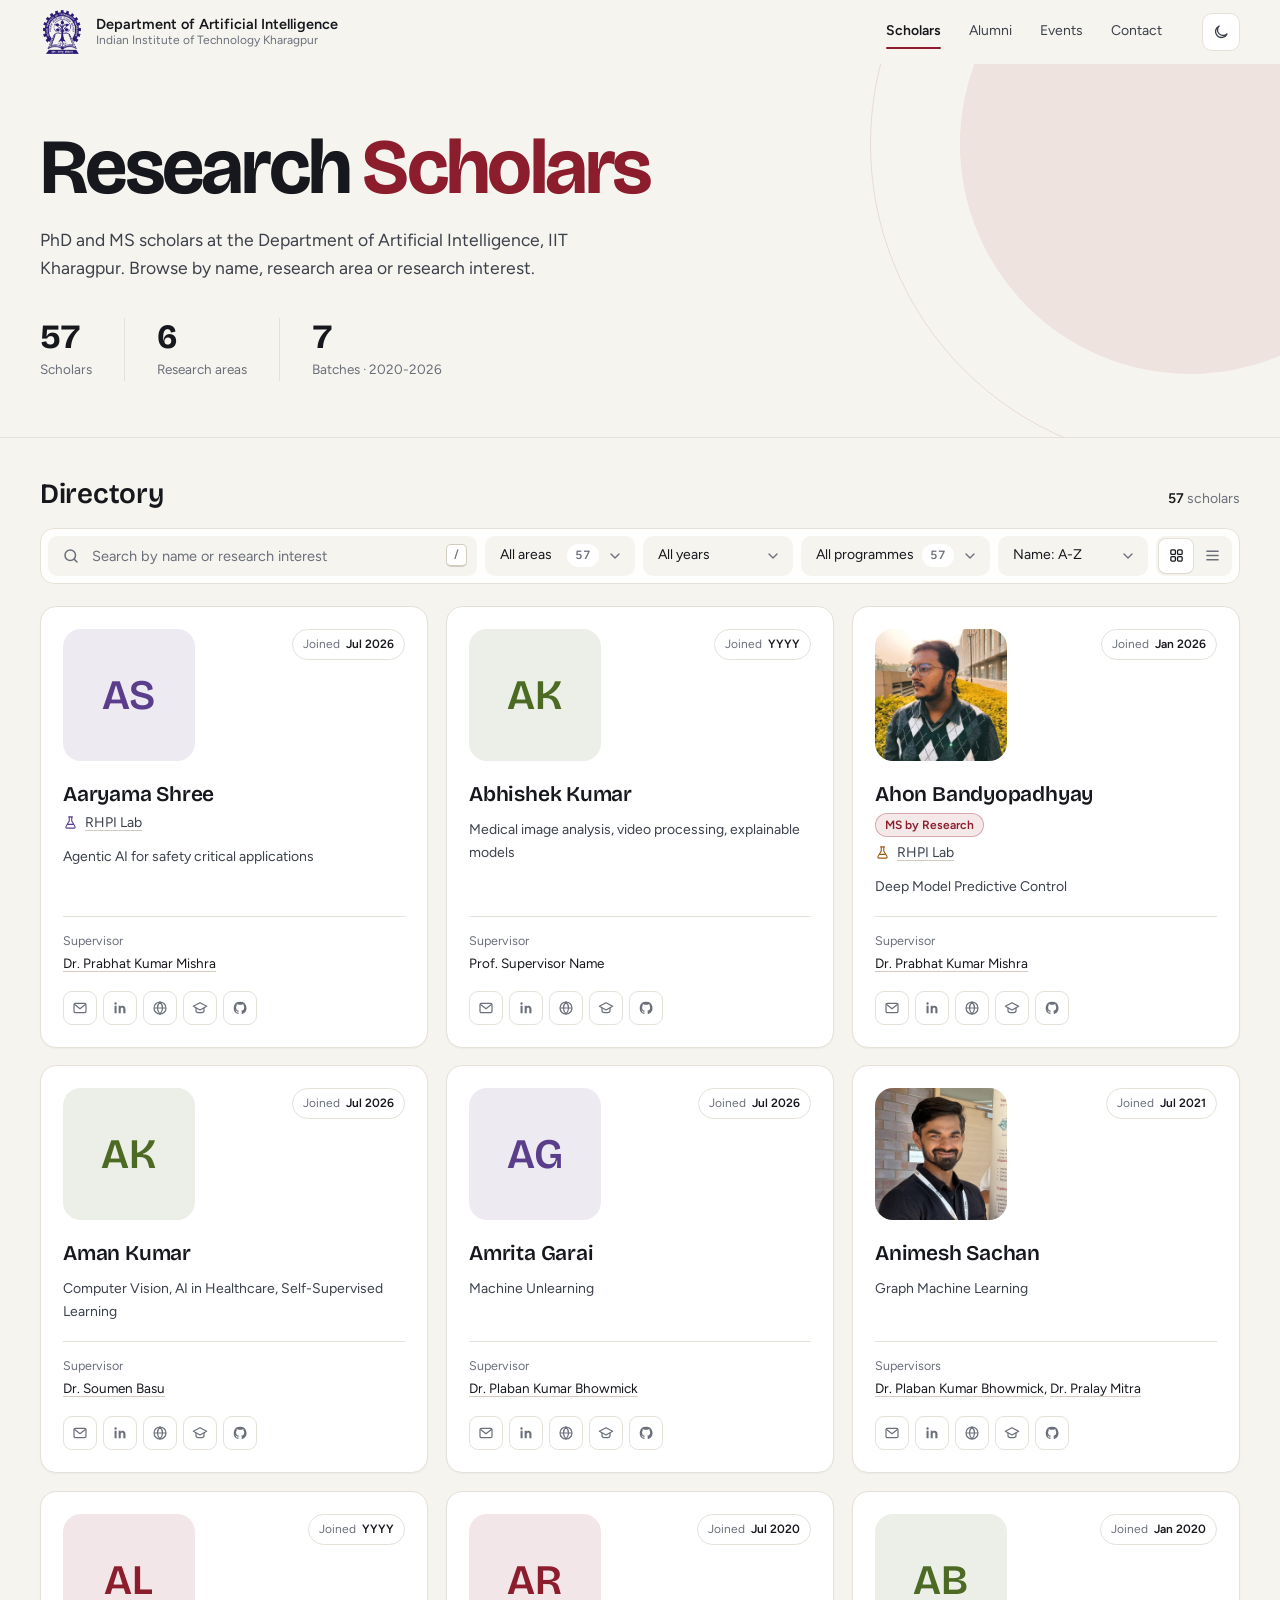
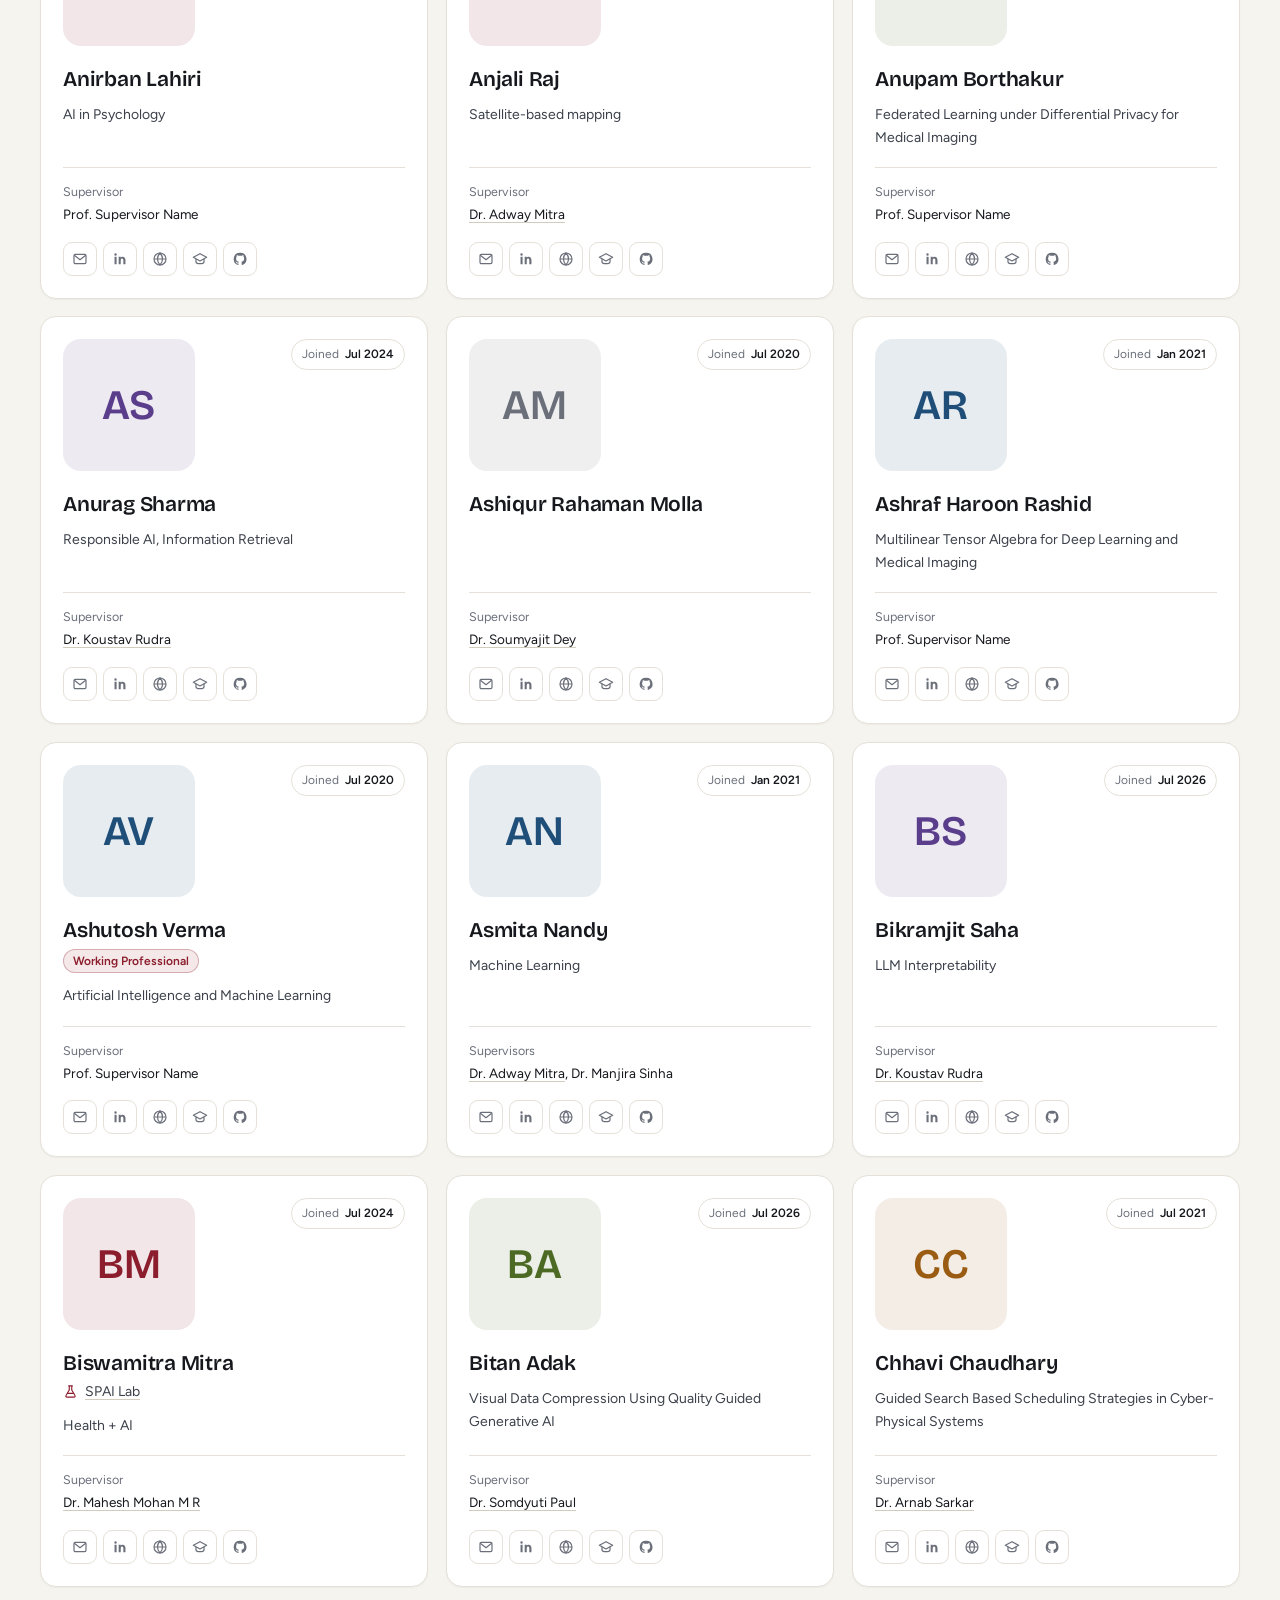
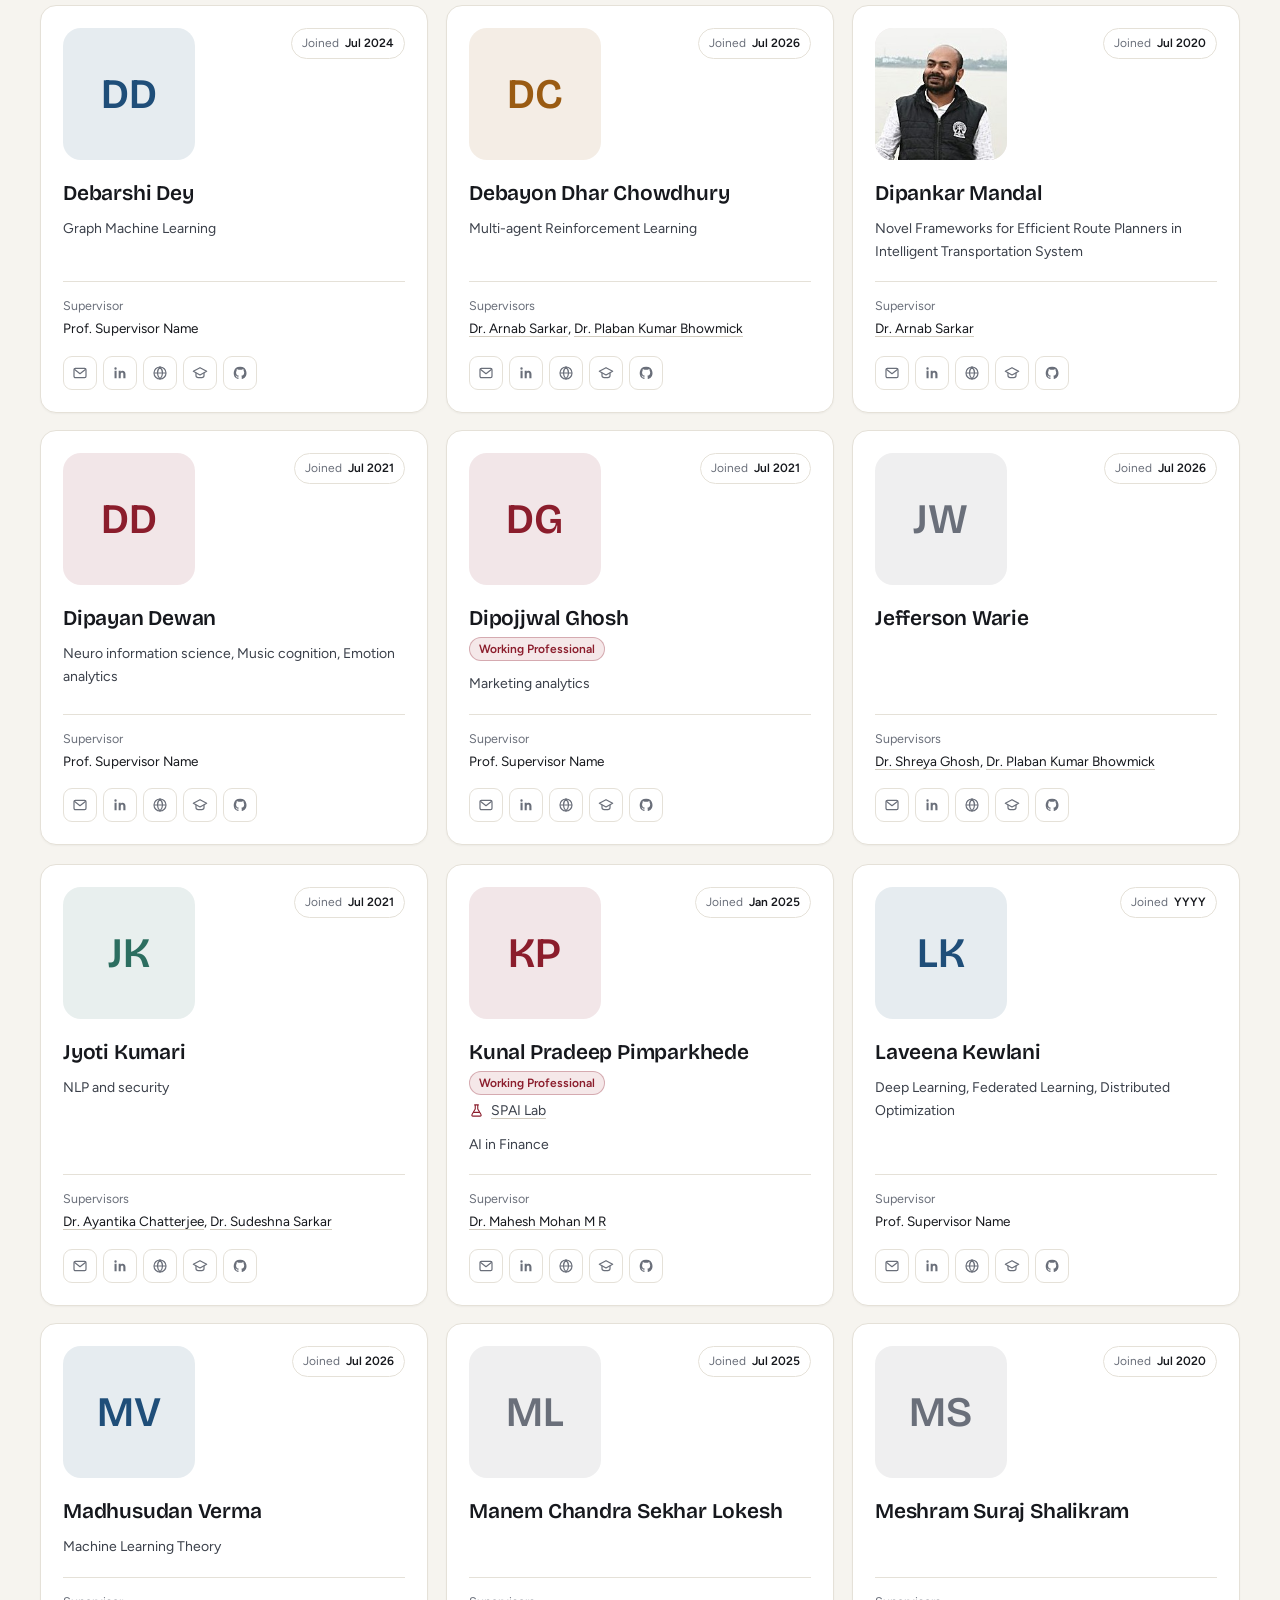
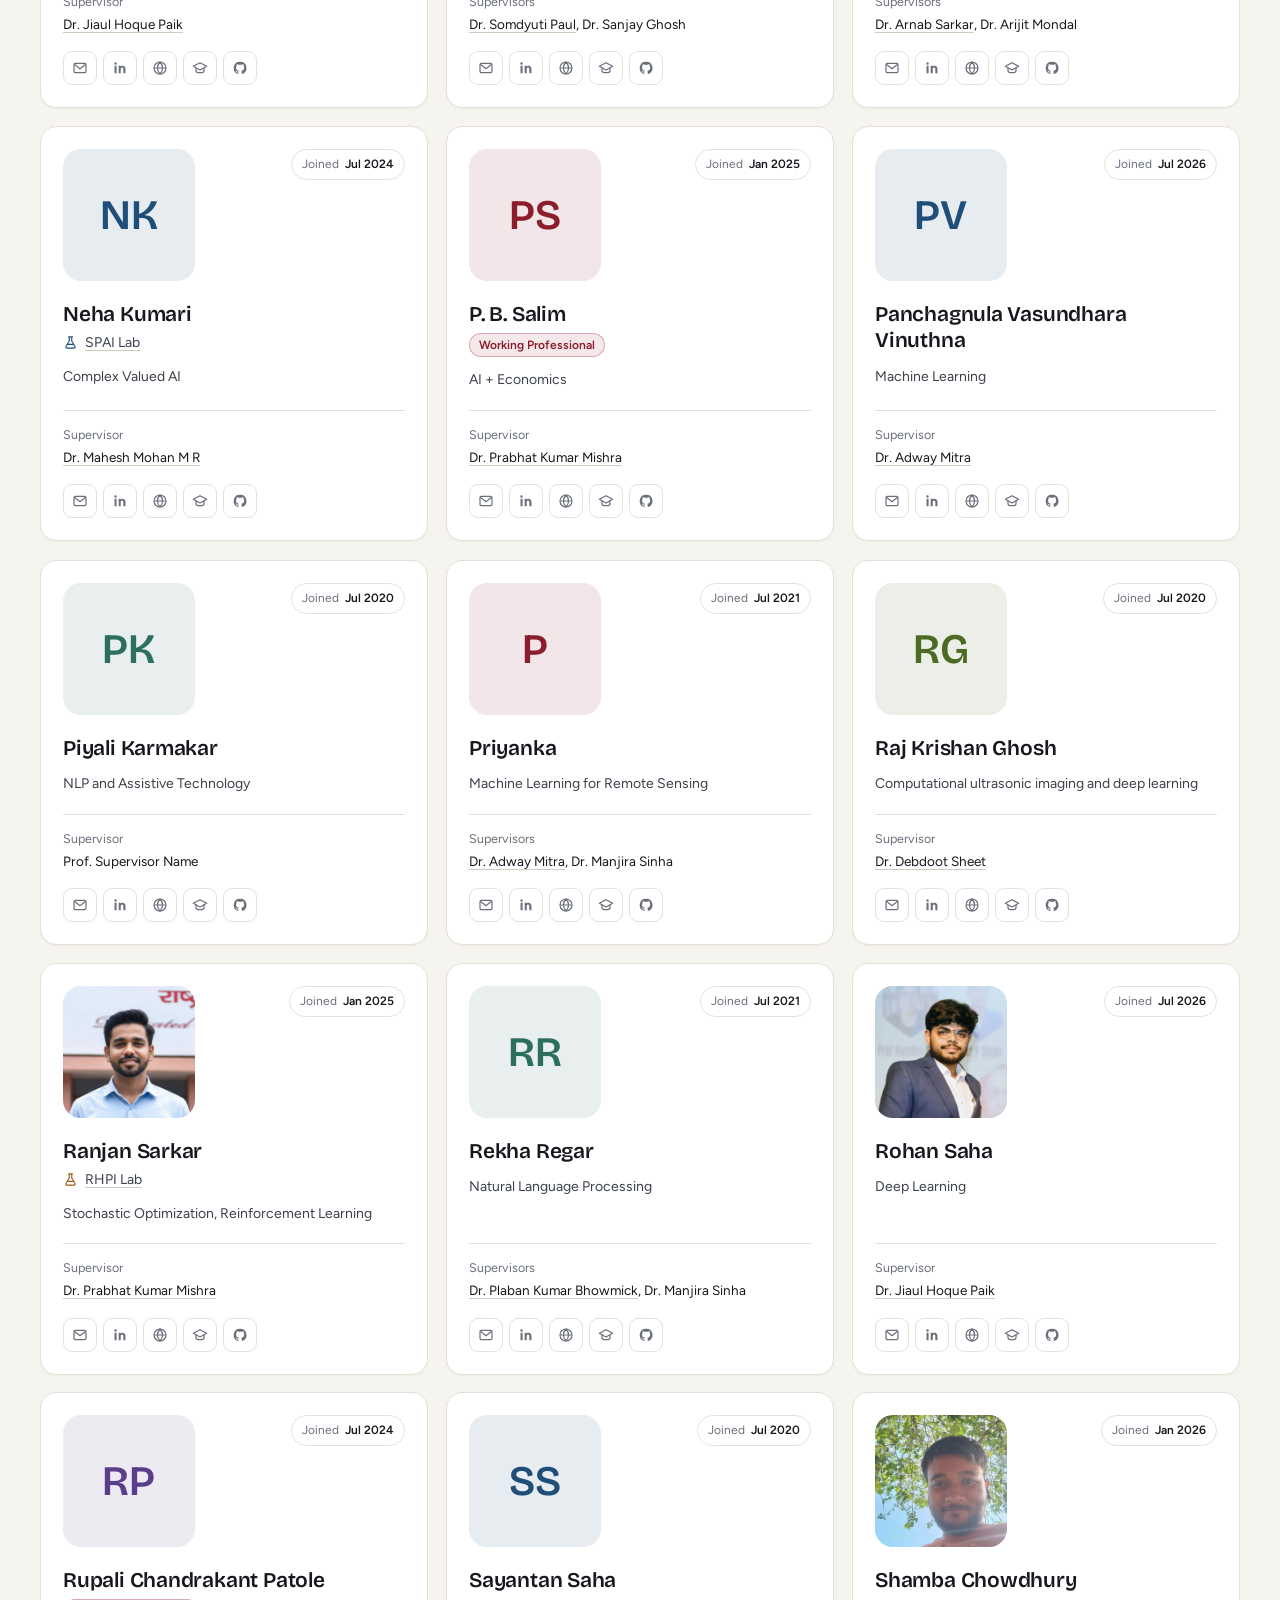
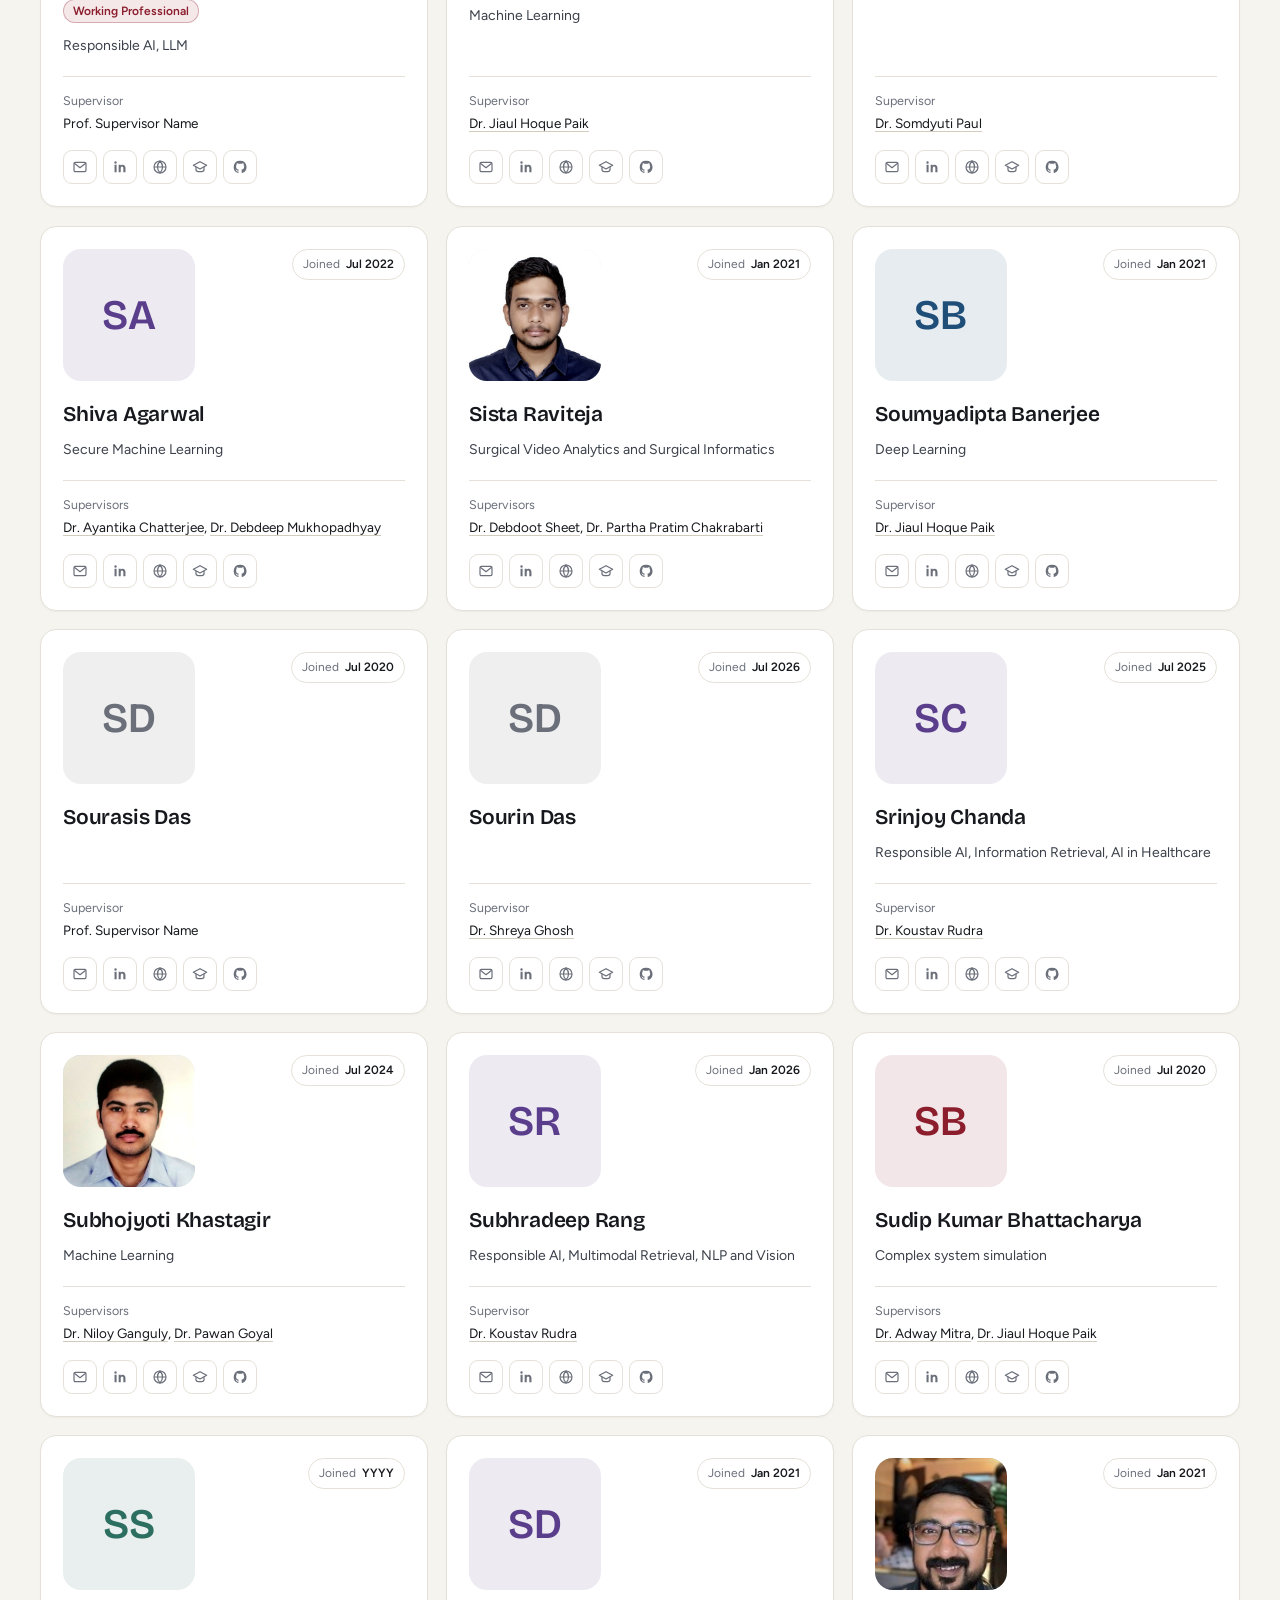
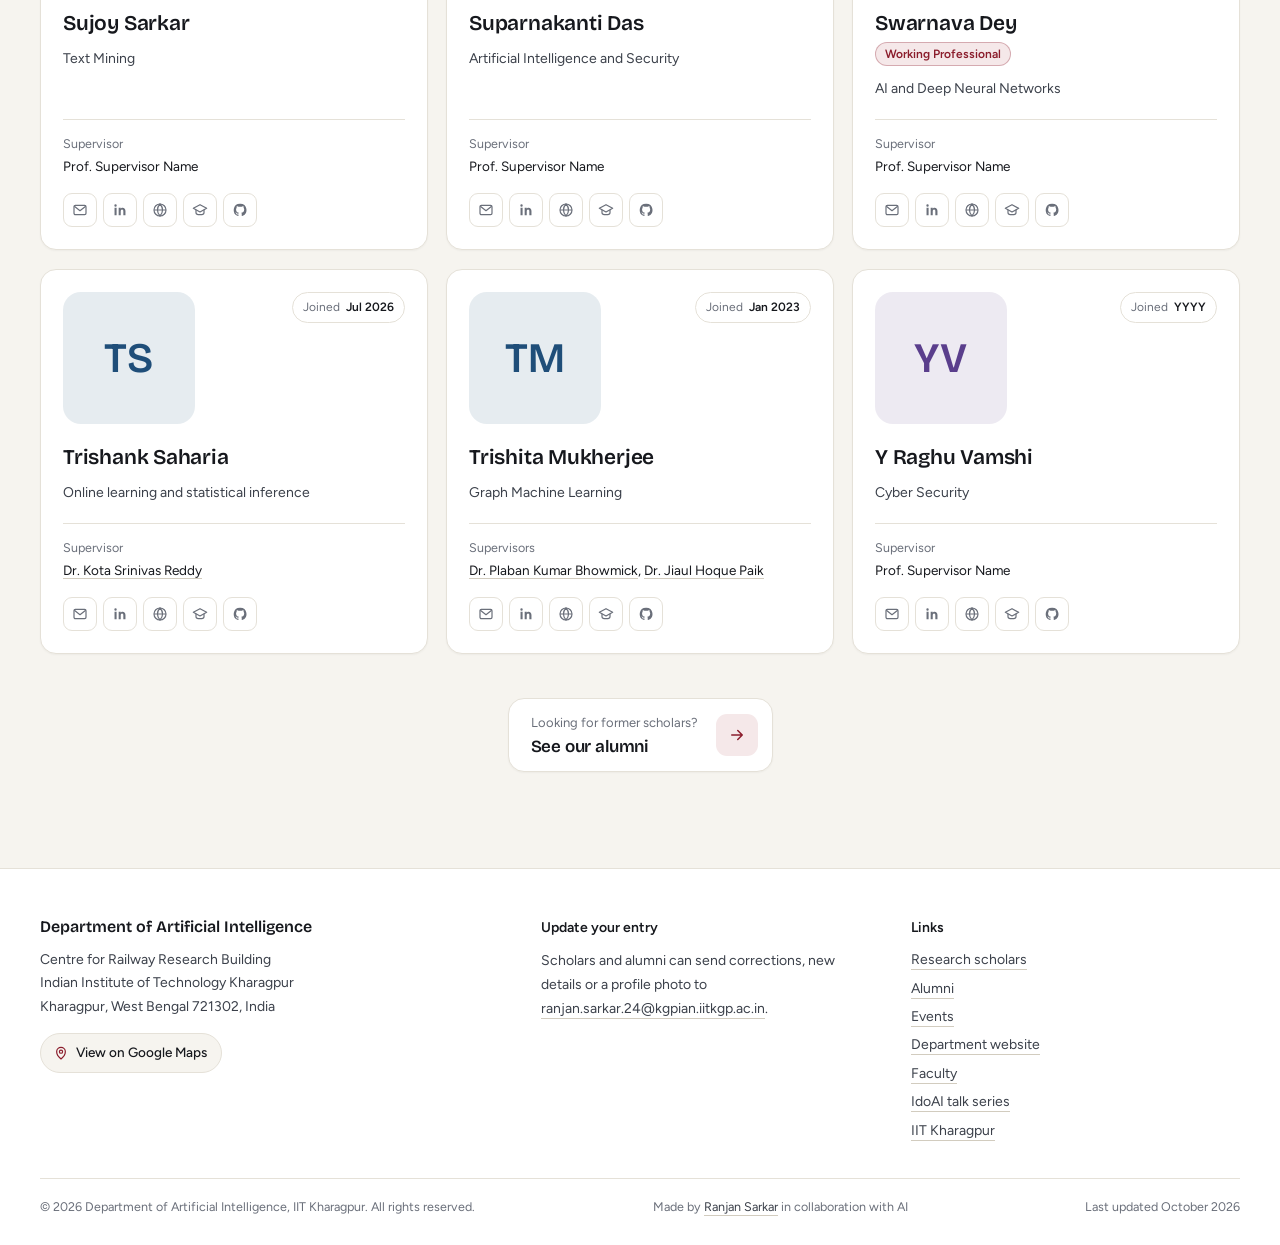
==== commit b91c26a0: "Update info" ====
--- a/index.html
+++ b/index.html
@@ -15,7 +15,7 @@
   <meta property="og:image" content="https://rs-ai-iitkgp.github.io/images/og/scholars.png" />
   <meta property="og:image:width" content="1200" />
   <meta property="og:image:height" content="630" />
-  <meta property="og:image:alt" content="Research scholars — Department of AI, IIT Kharagpur" />
+  <meta property="og:image:alt" content="Research scholars - Department of AI, IIT Kharagpur" />
   <meta name="twitter:card" content="summary_large_image" />
   <link rel="preconnect" href="https://fonts.googleapis.com" />
   <link rel="preconnect" href="https://fonts.gstatic.com" crossorigin />
@@ -56,7 +56,7 @@
 
   <header class="site-header" id="siteHeader">
     <div class="container header-inner">
-      <a class="brand" href="index.html" aria-label="Department of Artificial Intelligence, IIT Kharagpur — research scholars">
+      <a class="brand" href="index.html" aria-label="Department of Artificial Intelligence, IIT Kharagpur - research scholars">
         <img class="brand-logo logo-light" src="images/logo/iitkgp-emblem.png" alt="" width="44" height="44" />
         <img class="brand-logo logo-dark" src="images/logo/iitkgp-emblem-white.png" alt="" width="44" height="44" />
         <span class="brand-text">
@@ -199,7 +199,7 @@
     <svg width="18" height="18" aria-hidden="true"><use href="#i-arrow-up"/></svg>
   </button>
 
-  <!-- Data lives in data/scholars.js — edit that file, not this page. -->
+  <!-- Data lives in data/scholars.js - edit that file, not this page. -->
   <script src="data/supervisors.js"></script>
   <script src="data/labs.js"></script>
   <script src="data/scholars.js"></script>
@@ -212,8 +212,8 @@
       year: { key: "joined", label: "Joined", all: "All years" },
       defaultSort: "name-asc",
       sorts: [
-        ["name-asc", "Name: A–Z"],
-        ["name-desc", "Name: Z–A"],
+        ["name-asc", "Name: A-Z"],
+        ["name-desc", "Name: Z-A"],
         ["year-desc", "Joined: newest first"],
         ["year-asc", "Joined: oldest first"],
       ],
--- a/assets/css/style.css
+++ b/assets/css/style.css
@@ -345,7 +345,7 @@
 }
 .c-joined b { font-weight: 600; color: var(--ink); }
 /* Narrow cards (phones, or three columns on ~1000px screens): the label beside the photo splits into
-   two lines — "Joined" / "Jul 2024" — and event tags wrap, so it never runs into the photo. */
+   two lines - "Joined" / "Jul 2024" - and event tags wrap, so it never runs into the photo. */
 .card { container-type: inline-size; }
 .grid:not(.is-list) .card { column-gap: 12px; }
 .grid:not(.is-list) .c-joined { min-width: 0; }
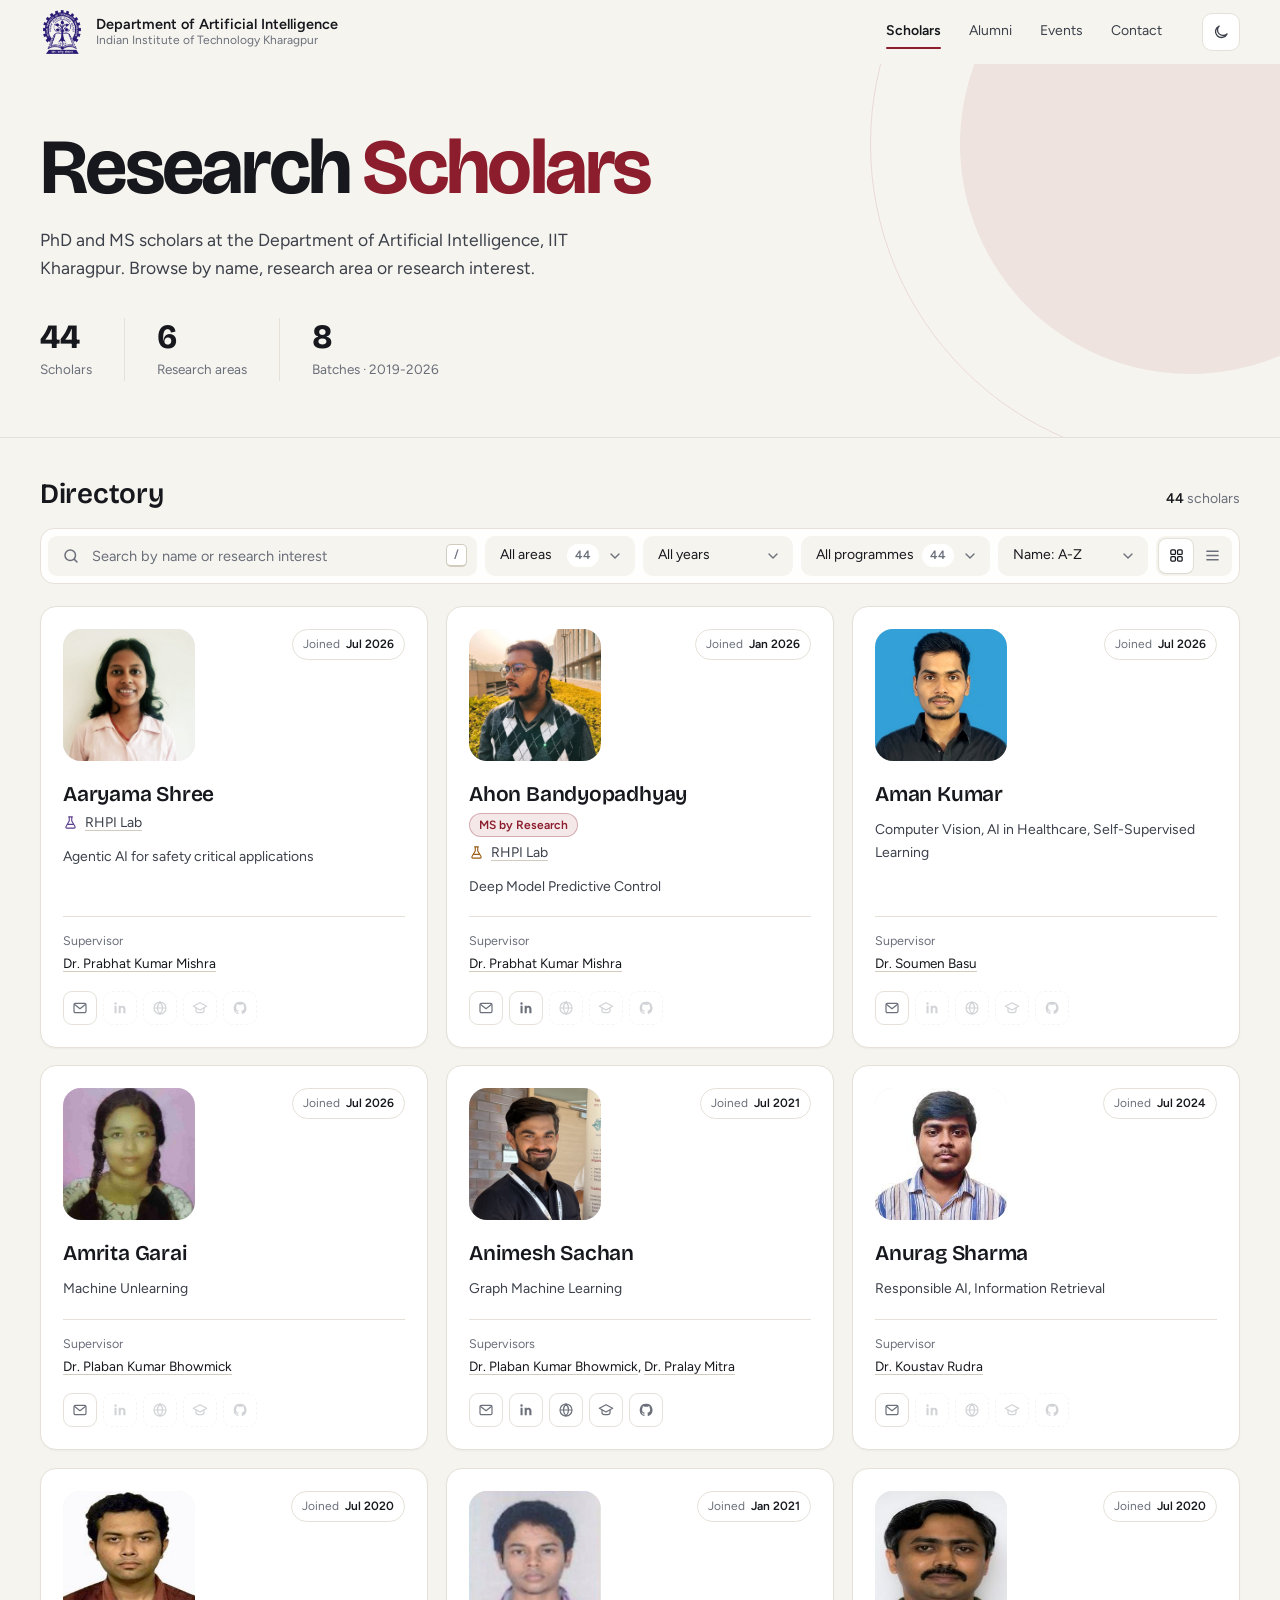
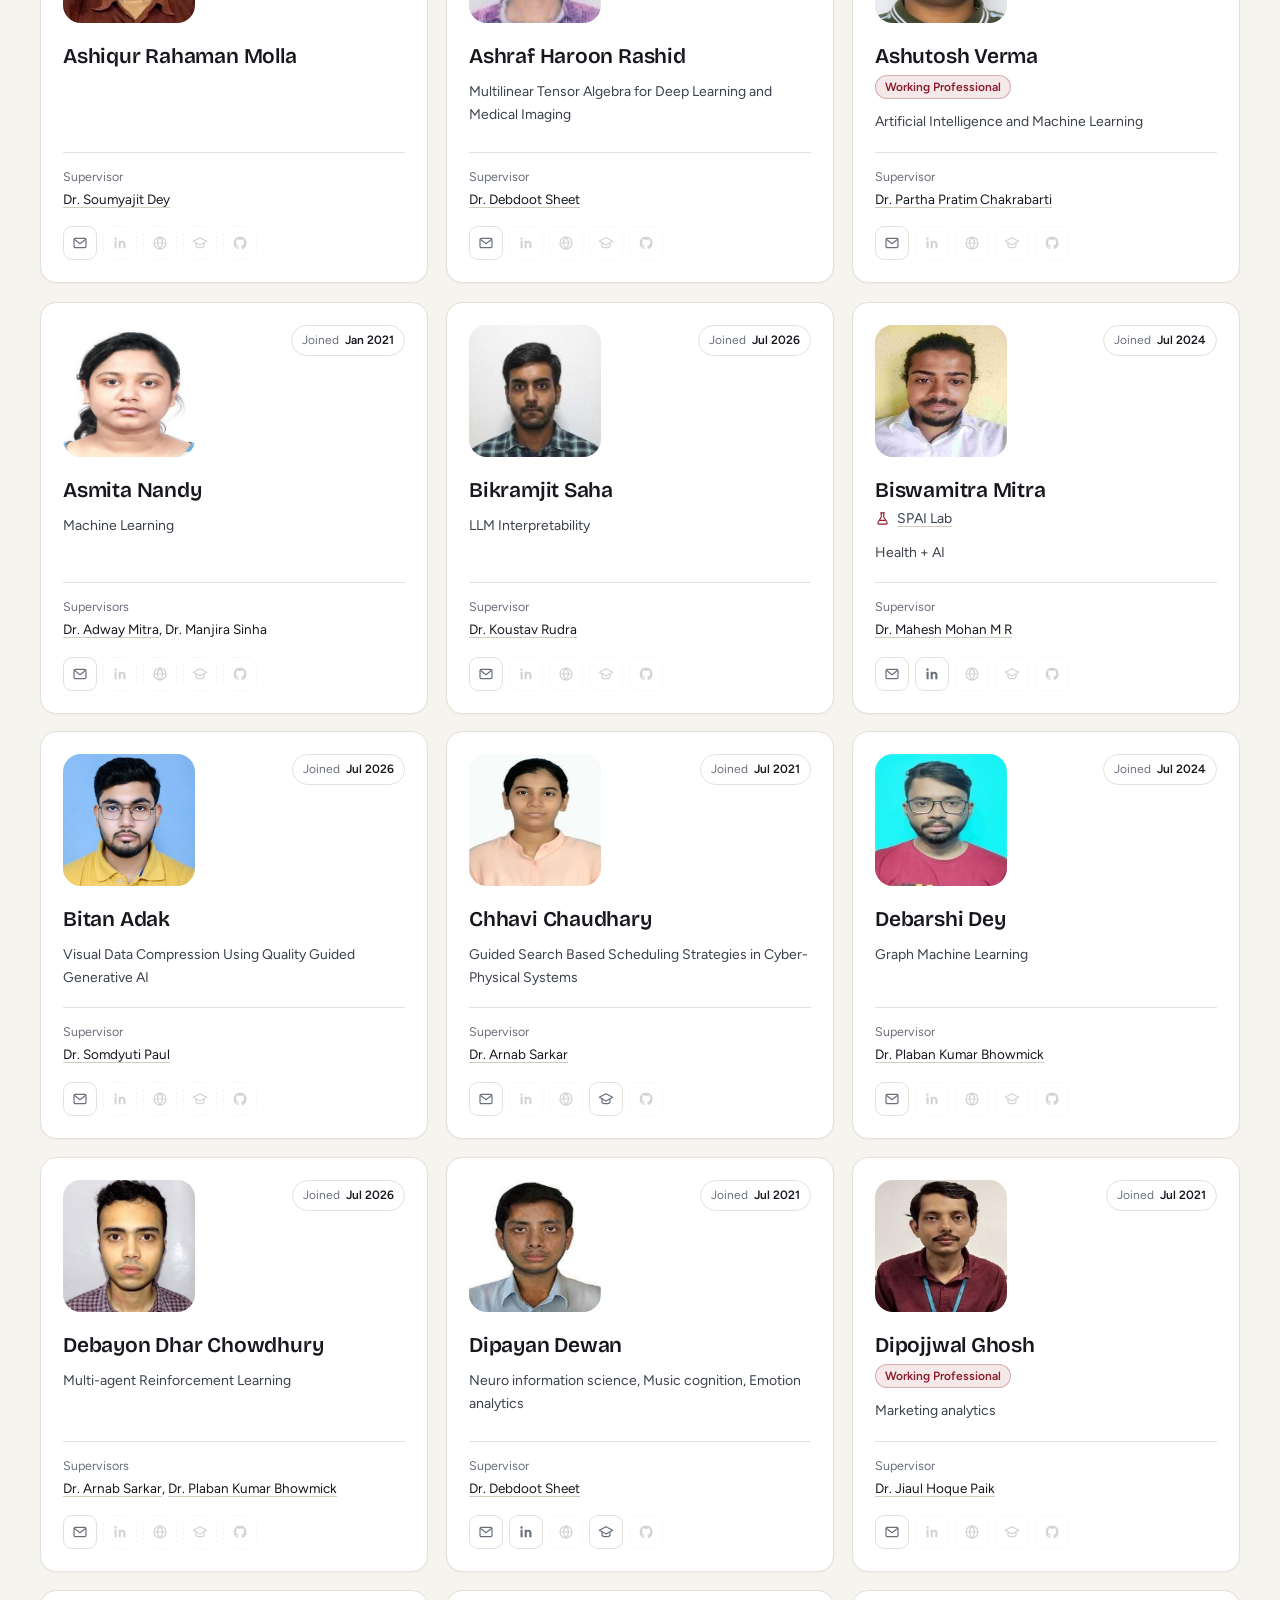
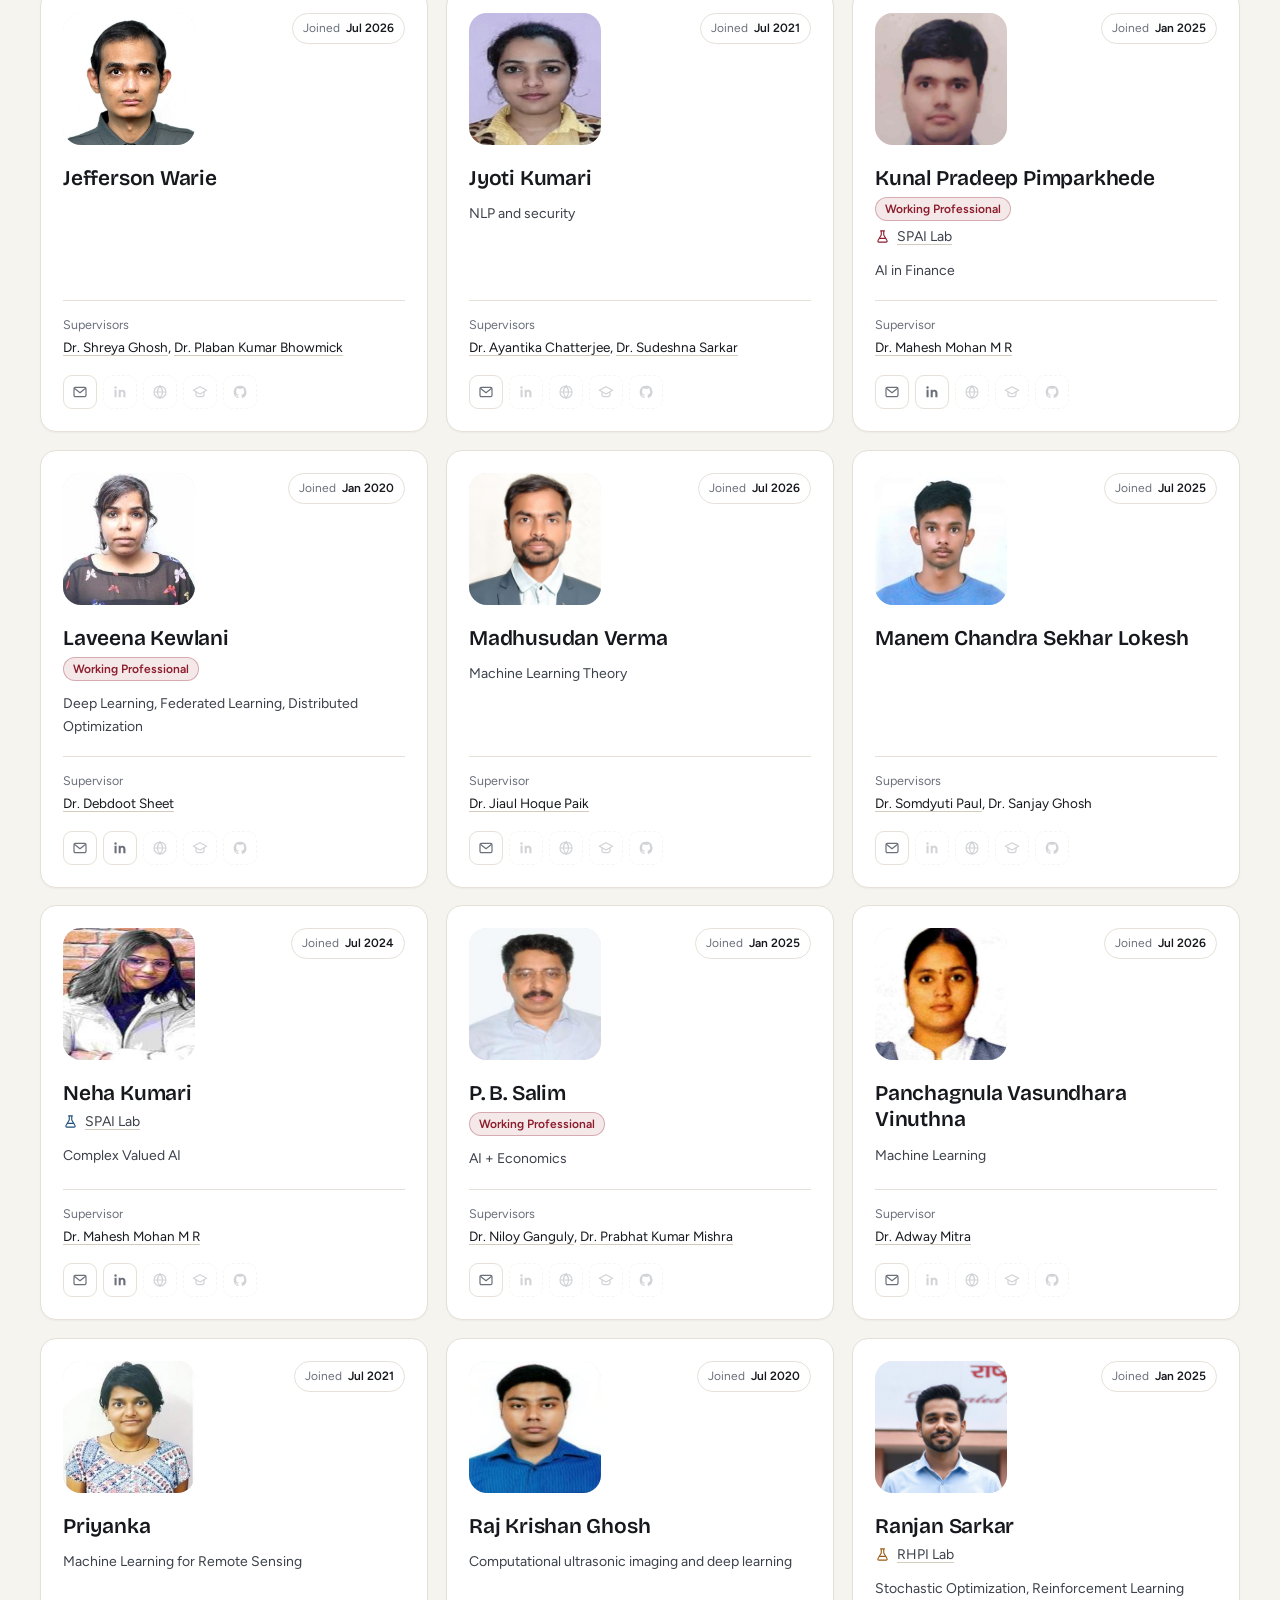
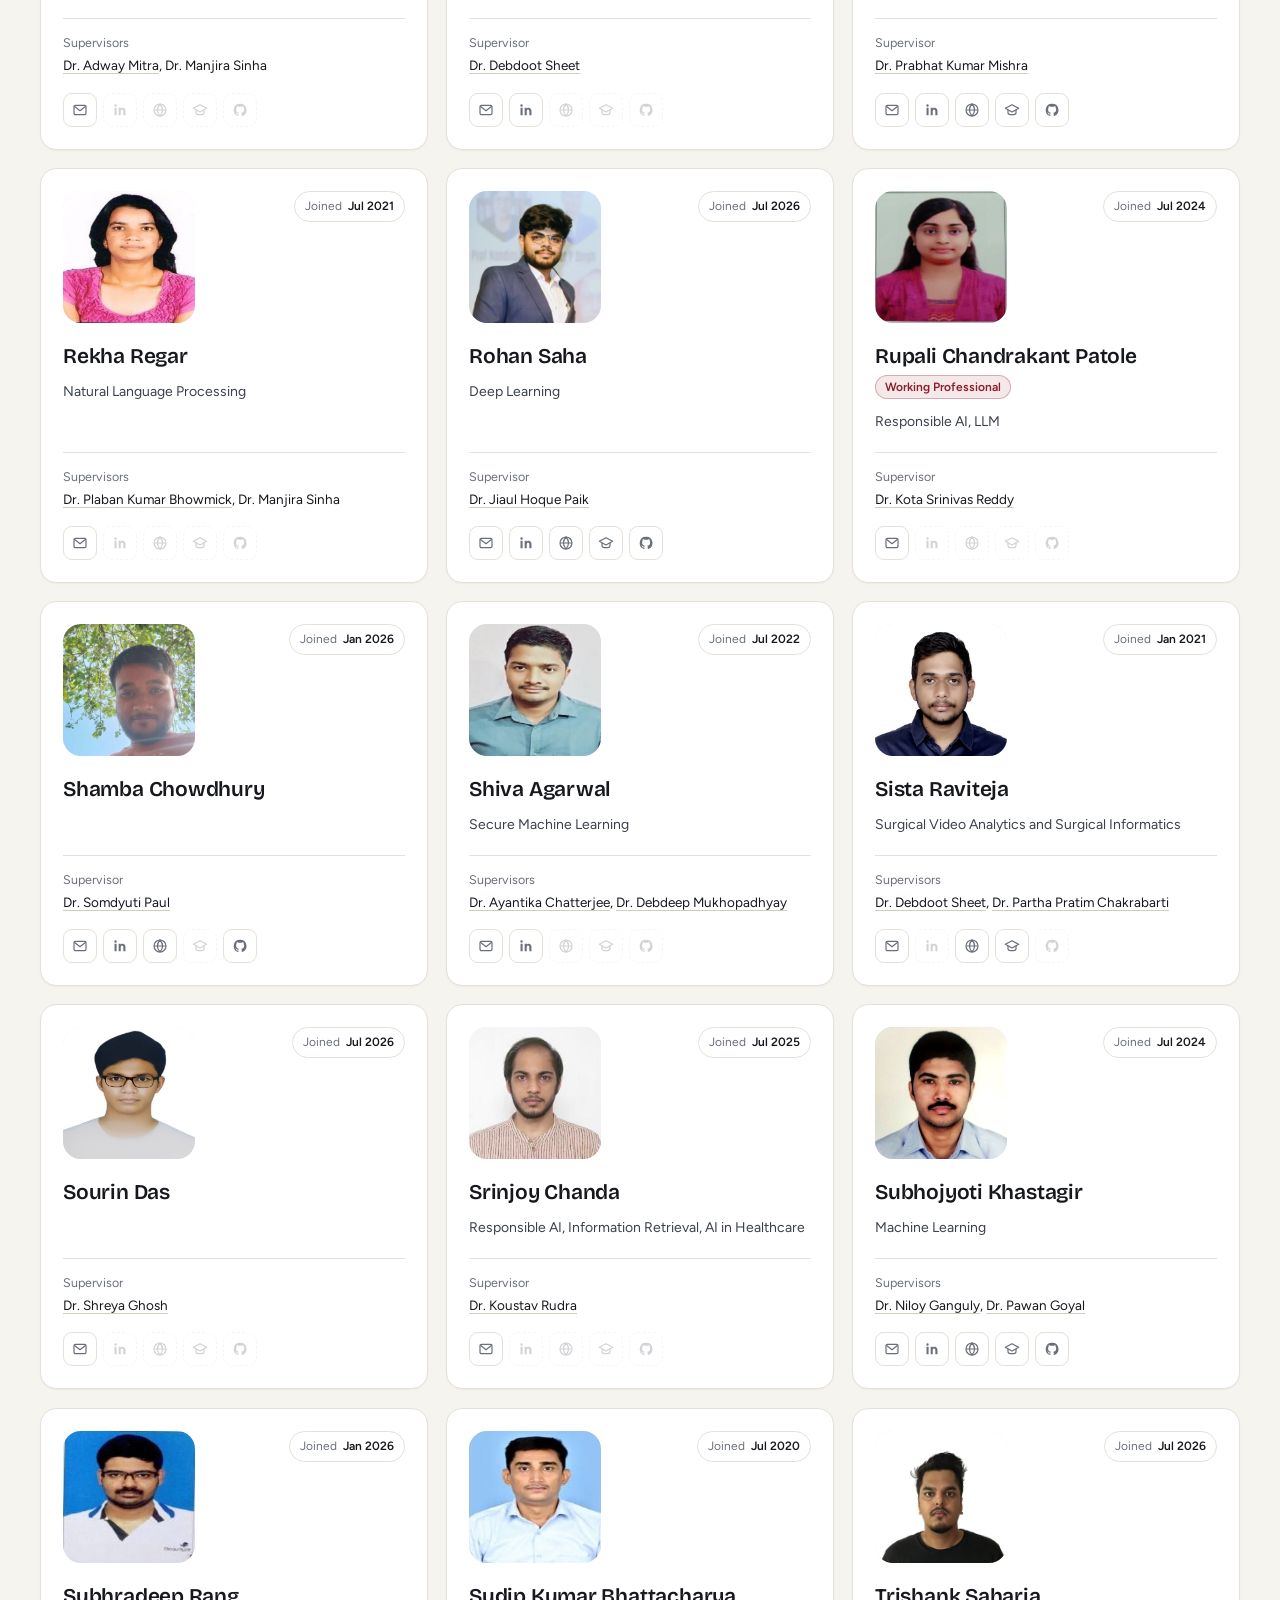
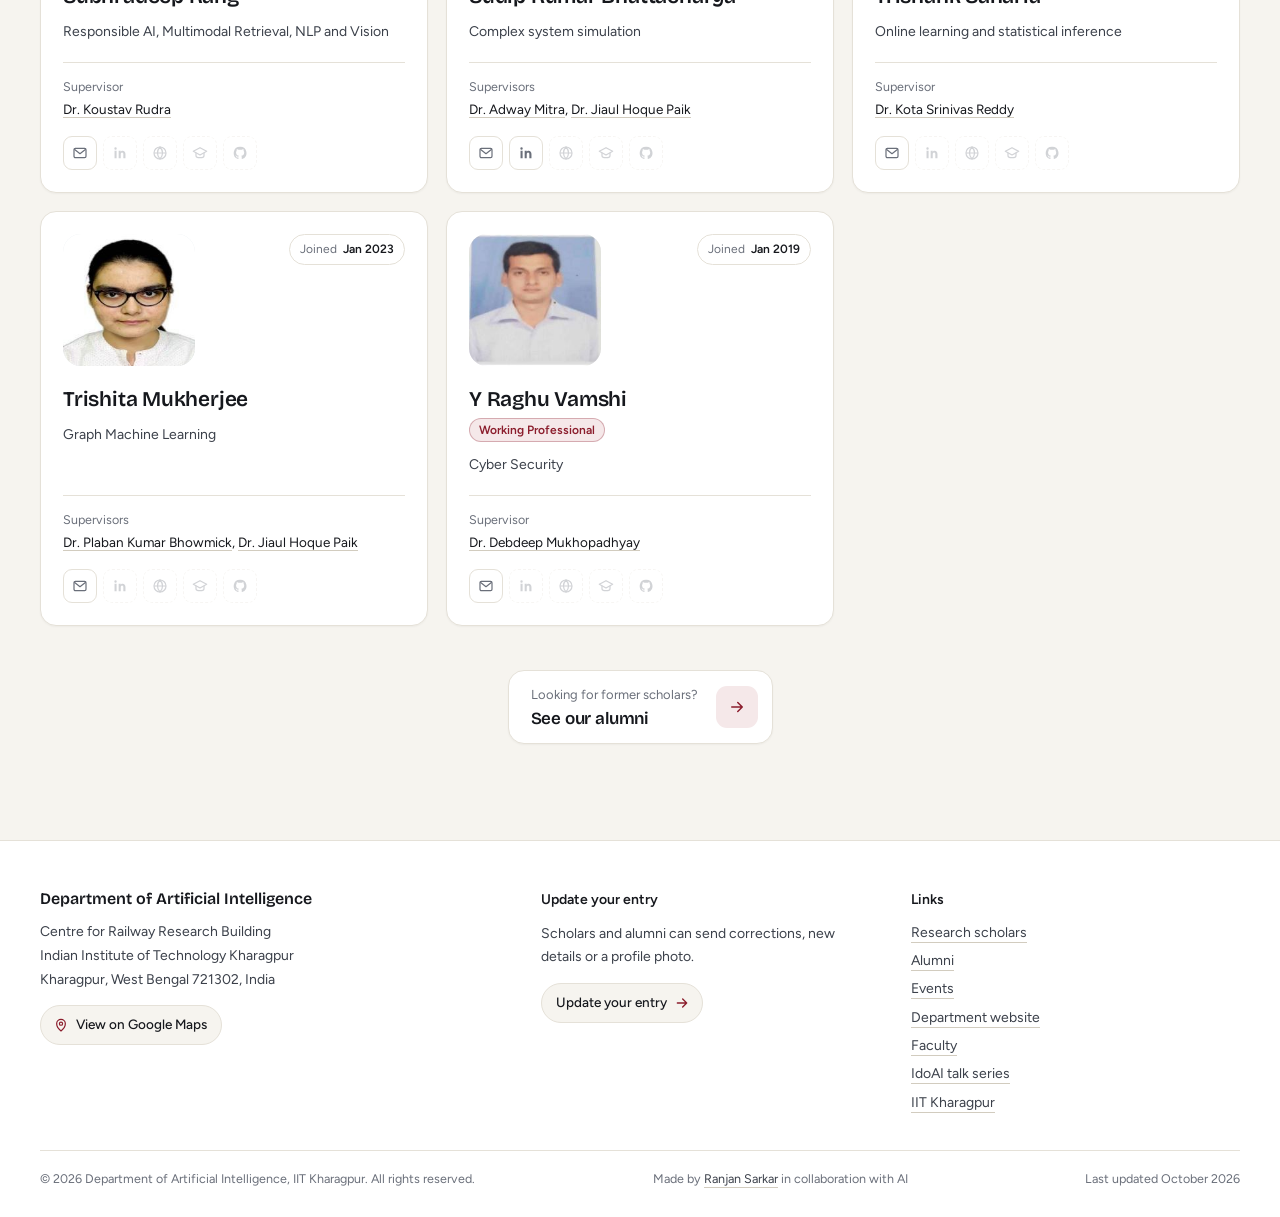
==== commit 3ad4a3f7: "Add "Update your entry" form update.html replaces the footer's email address on every page. Scholars" ====
--- a/index.html
+++ b/index.html
@@ -163,7 +163,8 @@
       </div>
       <div>
         <h4>Update your entry</h4>
-        <p>Scholars and alumni can send corrections, new details or a profile photo to <a href="mailto:ranjan.sarkar.24@kgpian.iitkgp.ac.in?subject=Scholar%20directory%20update">ranjan.sarkar.24@kgpian.iitkgp.ac.in</a>.</p>
+        <p>Scholars and alumni can send corrections, new details or a profile photo.</p>
+        <a class="footer-btn" href="update.html">Update your entry <svg width="16" height="16" viewBox="0 0 24 24" aria-hidden="true"><path fill="none" stroke="currentColor" stroke-width="2" stroke-linecap="round" stroke-linejoin="round" d="M5 12h14M13 6l6 6-6 6"/></svg></a>
       </div>
       <div>
         <h4>Links</h4>
--- a/assets/css/style.css
+++ b/assets/css/style.css
@@ -379,12 +379,14 @@
 .sup-link:hover { color: var(--area); text-decoration-color: currentColor; }
 .c-links { grid-area: links; display: flex; gap: 6px; margin-top: 16px; }
 .card.no-sup .c-links { margin-top: 18px; padding-top: 14px; border-top: 1px solid var(--line); }
-.c-links a {
+.c-links a, .c-links .c-link-off {
   display: grid; place-items: center; width: 34px; height: 34px; border: 1px solid var(--line); border-radius: 9px;
   color: var(--muted); text-decoration: none;
   transition: color .2s ease, background-color .2s ease, border-color .2s ease, transform .2s var(--ease);
 }
 .c-links a:hover { color: var(--surface); background: var(--area); border-color: var(--area); transform: translateY(-2px); }
+/* Link not added yet ("#" in the data file) */
+.c-links .c-link-off { opacity: .3; border-style: dashed; cursor: default; }
 
 /* Link popup: one floating element, placed by directory.js above the hovered link */
 .link-tip {
@@ -495,7 +497,7 @@
 .grid.is-list .c-topic { -webkit-line-clamp: 2; font-size: 13.5px; }
 .grid.is-list .c-sup { padding: 0; border: 0; font-size: 13px; }
 .grid.is-list .c-joined { justify-self: start; align-self: center; }
-.grid.is-list .c-links a { width: 30px; height: 30px; border-color: transparent; }
+.grid.is-list .c-links a, .grid.is-list .c-links .c-link-off { width: 30px; height: 30px; border-color: transparent; }
 .grid.is-list .card.no-sup .c-links { padding-top: 0; border-top: 0; }
 
 /* Empty state */
@@ -535,22 +537,25 @@
 .site-footer p, .site-footer address { margin: 0; font-size: 14px; font-style: normal; color: var(--ink-2); line-height: 1.7; }
 .site-footer ul { list-style: none; margin: 0; padding: 0; display: grid; gap: 6px; font-size: 14px; }
 /* Footer links: faint resting underline; on hover an accent line sweeps in from the left (also across wrapped lines). */
-.site-footer a:not(.map-link) {
+.site-footer a:not(.map-link, .footer-btn) {
   color: var(--ink-2); text-decoration: none; padding-bottom: 2px;
   background: linear-gradient(currentColor, currentColor) 0 100% / 0 1.5px no-repeat,
               linear-gradient(var(--line-strong), var(--line-strong)) 0 100% / 100% 1px no-repeat;
   transition: color .2s ease, background-size .4s var(--ease);
 }
-.site-footer a:not(.map-link):hover, .site-footer a:not(.map-link):focus-visible { color: var(--accent); background-size: 100% 1.5px, 100% 1px; }
-.site-footer .map-link {
+.site-footer a:not(.map-link, .footer-btn):hover, .site-footer a:not(.map-link, .footer-btn):focus-visible { color: var(--accent); background-size: 100% 1.5px, 100% 1px; }
+/* Pill buttons: "View on Google Maps", "Update your entry" (arrow slides right on hover) */
+.site-footer .map-link, .site-footer .footer-btn {
   display: inline-flex; align-items: center; gap: 7px; margin-top: 14px; padding: 8px 14px 8px 12px;
   border: 1px solid var(--line); border-radius: 999px; background: var(--bg);
   font-size: 13.5px; font-weight: 500; color: var(--ink); text-decoration: none;
   transition: border-color .2s ease, color .2s ease, background-color .2s ease, transform .2s var(--ease);
 }
-.site-footer .map-link svg { color: var(--accent); transition: transform .3s var(--ease); }
-.site-footer .map-link:hover { border-color: var(--accent); color: var(--accent); background: var(--accent-soft); }
+.site-footer .footer-btn { padding: 8px 12px 8px 14px; }
+.site-footer .map-link svg, .site-footer .footer-btn svg { color: var(--accent); transition: transform .3s var(--ease); }
+.site-footer .map-link:hover, .site-footer .footer-btn:hover { border-color: var(--accent); color: var(--accent); background: var(--accent-soft); }
 .site-footer .map-link:hover svg { transform: translateY(-2px); }
+.site-footer .footer-btn:hover svg { transform: translateX(3px); }
 .footer-base { display: flex; justify-content: space-between; gap: 16px; flex-wrap: wrap; padding: 18px 0 28px; border-top: 1px solid var(--line); font-size: 12.5px; color: var(--muted); }
 
 /* Phones: floating search button + search panel */
@@ -802,6 +807,7 @@
 .lb-btn .when-on, .lb-btn[aria-pressed="true"] .when-off { display: none; }
 .lb-btn[aria-pressed="true"] .when-on { display: block; }
 .lb-btn:focus-visible, .lb-thumb:focus-visible { outline: 2px solid #fff; outline-offset: 2px; }
+.lb-panel-btn .panel-bottom { display: none; } /* phones swap in the bottom-strip icon (see below) */
 
 /* Slideshow countdown along the top edge */
 .lb-progress {
@@ -851,7 +857,9 @@
   .lb-tools { top: 10px; right: 10px; gap: 6px; }
   .lb-tools .lb-btn { width: 42px; height: 42px; }
   .lb-count, .lightbox.panel-open .lb-count { top: 23px; left: 16px; transform: none; }
-  /* Phones: the gallery panel is a strip along the bottom */
+  /* Phones: the gallery panel is a strip along the bottom, and its button icon says so */
+  .lb-panel-btn .panel-side { display: none; }
+  .lb-panel-btn .panel-bottom { display: block; }
   .lb-panel {
     top: auto; left: 0; width: auto; height: 92px; padding: 10px;
     display: flex; gap: 8px; overflow-x: auto; overflow-y: hidden;
@@ -881,3 +889,153 @@
 
 /* Footer: total visits (assets/js/visits.js) */
 .visit-count::before { content: "·"; margin: 0 8px; }
+
+/* ------------------------------------------------------------------ */
+/* Update form (update.html, assets/js/update.js)                      */
+/* ------------------------------------------------------------------ */
+.uf-wrap { padding: 40px 0 96px; }
+.uf, .uf-done { max-width: 820px; margin-inline: auto; }
+.uf { display: grid; gap: 18px; }
+.uf-card { padding: 26px; background: var(--surface); border: 1px solid var(--line); border-radius: 16px; box-shadow: var(--shadow-sm); }
+.uf-card h2 { display: flex; align-items: center; gap: 10px; margin: 0 0 4px; font: 600 20px/1.3 var(--display); letter-spacing: -.01em; }
+.uf-step {
+  display: grid; place-items: center; width: 26px; height: 26px; border-radius: 50%;
+  background: var(--accent-soft); color: var(--accent); font: 700 13px/1 var(--sans);
+}
+.uf-hint { margin: 0 0 18px; font-size: 14px; color: var(--muted); }
+.uf-grid { display: grid; grid-template-columns: 1fr 1fr; gap: 16px 18px; }
+.uf-grid .full { grid-column: 1 / -1; }
+.field { display: grid; gap: 6px; min-width: 0; align-content: start; }
+.field > span:first-child, .field > label:first-child { font-size: 13.5px; font-weight: 600; color: var(--ink); }
+.field small { font-size: 12.5px; line-height: 1.45; color: var(--muted); }
+.req::after { content: "*"; margin-left: 3px; color: var(--accent); }
+.field input, .field select, .field textarea {
+  width: 100%; min-width: 0; height: 44px; padding: 0 13px; border: 1px solid var(--line); border-radius: 10px;
+  background: var(--bg); color: var(--ink); font-size: 14.5px; outline: 0;
+  transition: border-color .2s ease, box-shadow .2s ease;
+}
+.field textarea { height: auto; min-height: 104px; padding: 11px 13px; line-height: 1.5; resize: vertical; font: inherit; }
+.field input::placeholder, .field textarea::placeholder { color: var(--muted); opacity: .8; }
+.field input:hover, .field select:hover, .field textarea:hover { border-color: var(--line-strong); }
+.field input:focus, .field select:focus, .field textarea:focus { border-color: var(--accent); box-shadow: 0 0 0 3px color-mix(in srgb, var(--accent) 16%, transparent); }
+/* Required fields turn red only after a first try at sending */
+.uf.tried .field :invalid { border-color: var(--accent); background: var(--accent-soft); }
+.uf.tried .uf-consent:has(:invalid) { color: var(--accent); }
+/* Dropdowns: the directory's popup menus, sized like the form's text boxes */
+.uf .dd-trigger {
+  max-width: none; min-width: 0; height: 44px; padding: 0 12px 0 13px;
+  border-color: var(--line); background: var(--bg); font-size: 14.5px;
+}
+.uf .dd-trigger:hover { border-color: var(--line-strong); }
+.uf .select.is-placeholder .dd-value { color: var(--muted); }
+.uf .dd-panel { min-width: 100%; }
+.uf.tried .select:has(select:invalid) .dd-trigger { border-color: var(--accent); background: var(--accent-soft); }
+.uf-pair { display: grid; grid-template-columns: 1fr 1fr; gap: 8px; }
+/* "Find your name": suggestions under the search box */
+.uf-find-box .dd-panel { width: 100%; max-width: none; max-height: min(340px, 52vh); }
+.uf-person { gap: 12px; padding: 8px 10px; white-space: normal; }
+.uf-person.is-active { background: var(--bg); color: var(--ink); }
+.uf-av {
+  position: relative; flex: none; display: grid; place-items: center; width: 38px; height: 38px; overflow: hidden; border-radius: 10px;
+  background: var(--accent-soft); color: var(--accent); font: 600 13.5px/1 var(--display);
+}
+.uf-av img { position: absolute; inset: 0; width: 100%; height: 100%; object-fit: cover; opacity: 0; transition: opacity .3s ease; }
+.uf-av img.loaded { opacity: 1; }
+.uf-person-text { display: grid; min-width: 0; line-height: 1.35; }
+.uf-person-name { overflow: hidden; text-overflow: ellipsis; white-space: nowrap; font-size: 14.5px; font-weight: 500; color: var(--ink); }
+.uf-person-name mark { background: none; color: var(--accent); font-weight: 700; }
+.uf-person small { overflow: hidden; text-overflow: ellipsis; white-space: nowrap; font-size: 12.5px; color: var(--muted); }
+.uf-group {
+  margin: 6px 4px 2px; padding: 10px 8px 4px; border-top: 1px solid var(--line);
+  font-size: 11.5px; font-weight: 700; letter-spacing: .08em; text-transform: uppercase; color: var(--muted);
+}
+.uf-group:first-child { margin-top: 0; border-top: 0; }
+.uf-empty { padding: 12px; font-size: 13.5px; line-height: 1.5; color: var(--muted); }
+/* Scholar / alumni choice */
+.uf-choice { display: grid; grid-template-columns: repeat(3, 1fr); gap: 10px; margin-bottom: 18px; }
+@media (max-width: 760px) { .uf-choice { grid-template-columns: 1fr; } }
+.choice {
+  position: relative; display: grid; align-content: start; gap: 2px; padding: 14px 16px 14px 46px; border: 1px solid var(--line); border-radius: 12px;
+  background: var(--bg); cursor: pointer; transition: border-color .2s ease, background-color .2s ease;
+}
+.choice input { position: absolute; left: 16px; top: 17px; width: 18px; height: 18px; margin: 0; accent-color: var(--accent); }
+.choice b { font-size: 15px; font-weight: 600; }
+.choice span { font-size: 13px; color: var(--muted); }
+.choice:hover { border-color: var(--line-strong); }
+.choice:has(:checked) { border-color: color-mix(in srgb, var(--accent) 55%, var(--line)); background: var(--accent-soft); }
+.choice:has(:focus-visible) { outline: 2px solid var(--accent); outline-offset: 2px; }
+.uf-search { position: relative; display: block; }
+.uf-search svg { position: absolute; left: 13px; top: 50%; margin-top: -9px; color: var(--muted); pointer-events: none; }
+.field .uf-search input { padding-left: 40px; }
+.uf-search input::-webkit-search-cancel-button { cursor: pointer; }
+/* Photo */
+.uf-photo { display: flex; align-items: center; gap: 22px; }
+.uf-photo-preview {
+  position: relative; flex: none; display: grid; place-items: center; width: 132px; height: 132px; padding: 0; overflow: hidden;
+  border-radius: 18px; /* as on the cards */ border: 1.5px dashed var(--line-strong); background: var(--bg); color: var(--line-strong);
+  cursor: zoom-in; transition: border-color .2s ease, box-shadow .25s ease;
+}
+.uf-photo-preview:disabled { cursor: default; }
+.uf-photo-preview:has(img) { border-style: solid; border-color: var(--line); }
+.uf-photo-preview img { width: 100%; height: 100%; object-fit: cover; animation: swap-in .3s ease-out; transition: transform .5s var(--ease); }
+.uf-photo-preview:not(:disabled):hover { border-color: var(--accent); box-shadow: var(--shadow-md); }
+.uf-photo-preview:not(:disabled):hover img { transform: scale(1.05); }
+.uf-photo-zoom {
+  position: absolute; right: 8px; bottom: 8px; display: grid; place-items: center; width: 28px; height: 28px; border-radius: 8px;
+  background: rgba(12, 14, 18, .55); color: #fff; backdrop-filter: blur(4px); -webkit-backdrop-filter: blur(4px);
+}
+/* Full-size photo */
+.uf-viewer {
+  max-width: min(92vw, 960px); max-height: 92vh; padding: 0; border: 0; border-radius: 16px; overflow: hidden;
+  background: var(--surface); box-shadow: 0 30px 80px -20px rgba(0, 0, 0, .6);
+}
+.uf-viewer[open] { animation: enter .35s var(--ease); }
+.uf-viewer::backdrop { background: rgba(12, 14, 18, .72); -webkit-backdrop-filter: blur(3px); backdrop-filter: blur(3px); }
+.uf-viewer img { display: block; max-width: min(92vw, 960px); max-height: 92vh; object-fit: contain; }
+.uf-viewer-close { position: absolute; top: 10px; right: 10px; border-color: transparent; background: rgba(12, 14, 18, .55); color: #fff; }
+.uf-viewer-close:hover { border-color: transparent; color: #fff; background: rgba(12, 14, 18, .8); }
+.uf-photo-side { display: grid; justify-items: start; gap: 8px; }
+.uf-photo-side small { font-size: 13px; color: var(--muted); }
+.uf-photo-side .btn:has(:focus-visible) { outline: 2px solid var(--accent); outline-offset: 2px; }
+/* Buttons */
+.btn {
+  display: inline-flex; align-items: center; gap: 8px; height: 46px; padding: 0 22px; border: 0; border-radius: 999px;
+  background: var(--accent); color: var(--on-accent); font-size: 15px; font-weight: 600; text-decoration: none; cursor: pointer;
+  transition: transform .2s var(--ease), box-shadow .25s ease, opacity .2s ease;
+}
+.btn:hover { box-shadow: 0 12px 24px -12px color-mix(in srgb, var(--accent) 70%, transparent); }
+.btn:hover svg { transform: translateX(3px); }
+.btn svg { transition: transform .3s var(--ease); }
+.btn:active { transform: scale(.97); }
+.btn:disabled { opacity: .65; cursor: progress; }
+.btn.is-busy svg { animation: uf-nudge .8s ease-in-out infinite alternate; }
+@keyframes uf-nudge { to { transform: translateX(4px); } }
+.btn-ghost { height: 40px; padding: 0 16px; border: 1px solid var(--line); background: var(--surface); color: var(--ink); font-size: 14px; font-weight: 500; }
+.btn-ghost:hover { border-color: var(--accent); color: var(--accent); box-shadow: none; }
+.btn-ghost:hover svg { transform: translateX(-3px); }
+.uf-consent { display: flex; align-items: flex-start; gap: 10px; margin: 16px 0 20px; font-size: 14px; color: var(--ink-2); cursor: pointer; }
+.uf-consent input { flex: none; width: 18px; height: 18px; margin: 2px 0 0; accent-color: var(--accent); }
+.uf-actions { display: flex; align-items: center; flex-wrap: wrap; gap: 12px 18px; }
+.uf-msg { margin: 0; font-size: 14px; color: var(--ink-2); }
+.uf-msg:empty { display: none; }
+.uf-msg.is-error { color: var(--accent); }
+.uf-msg a { color: inherit; font-weight: 600; text-underline-offset: 3px; }
+.uf-hp { position: absolute; left: -9999px; width: 1px; height: 1px; overflow: hidden; }
+/* Sent */
+.uf-done { padding: 52px 26px; text-align: center; animation: enter .6s var(--ease); }
+.uf-done:focus { outline: 0; }
+.uf-done-icon {
+  display: grid; place-items: center; width: 64px; height: 64px; margin: 0 auto 18px; border-radius: 50%;
+  background: var(--accent-soft); color: var(--accent);
+}
+.uf-done h2 { display: block; font-size: 26px; }
+.uf-done p { max-width: 460px; margin: 8px auto 24px; color: var(--ink-2); }
+.uf-done-links { display: flex; justify-content: center; align-items: center; flex-wrap: wrap; gap: 14px 22px; }
+@media (max-width: 640px) {
+  .uf-wrap { padding-top: 28px; }
+  .uf-card { padding: 20px 18px; }
+  .uf-grid { grid-template-columns: 1fr; }
+  .uf-photo { gap: 16px; }
+  .uf-photo-preview { width: 104px; height: 104px; }
+  .uf-actions .btn { width: 100%; justify-content: center; }
+}
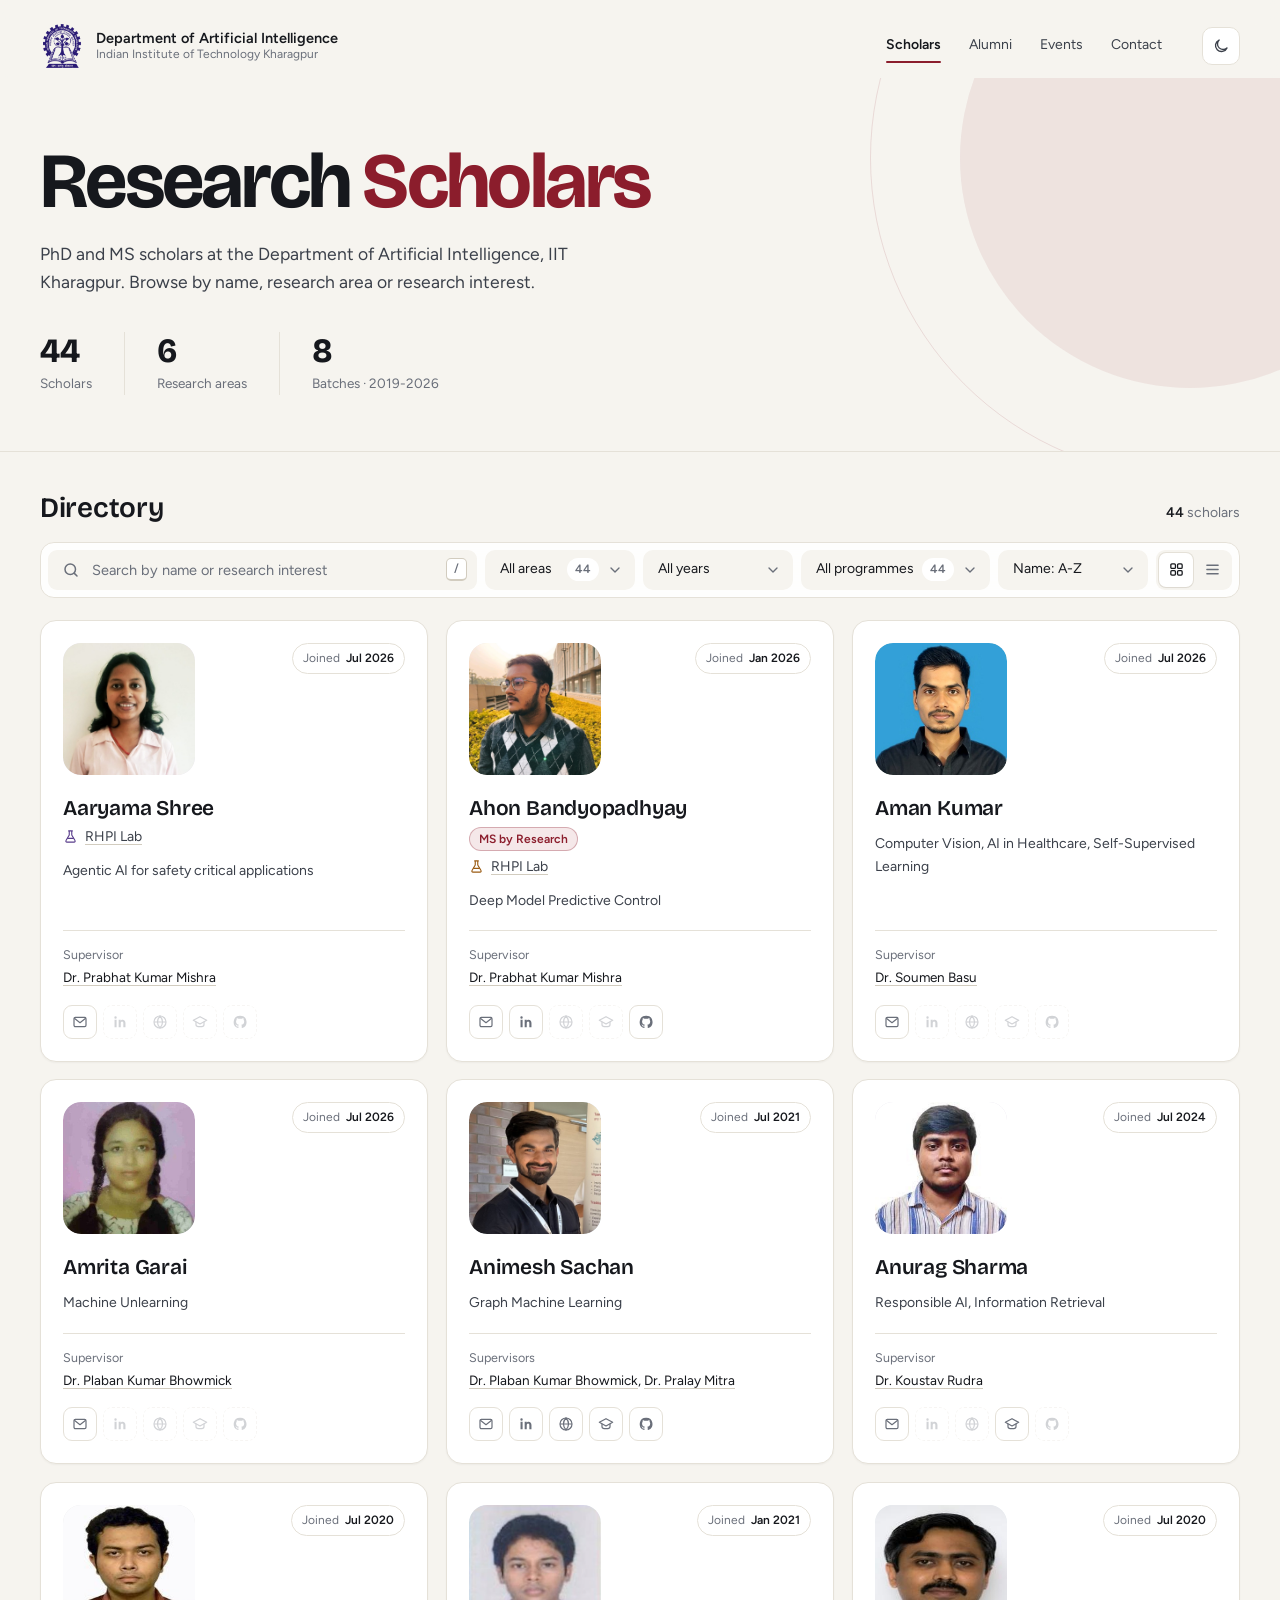
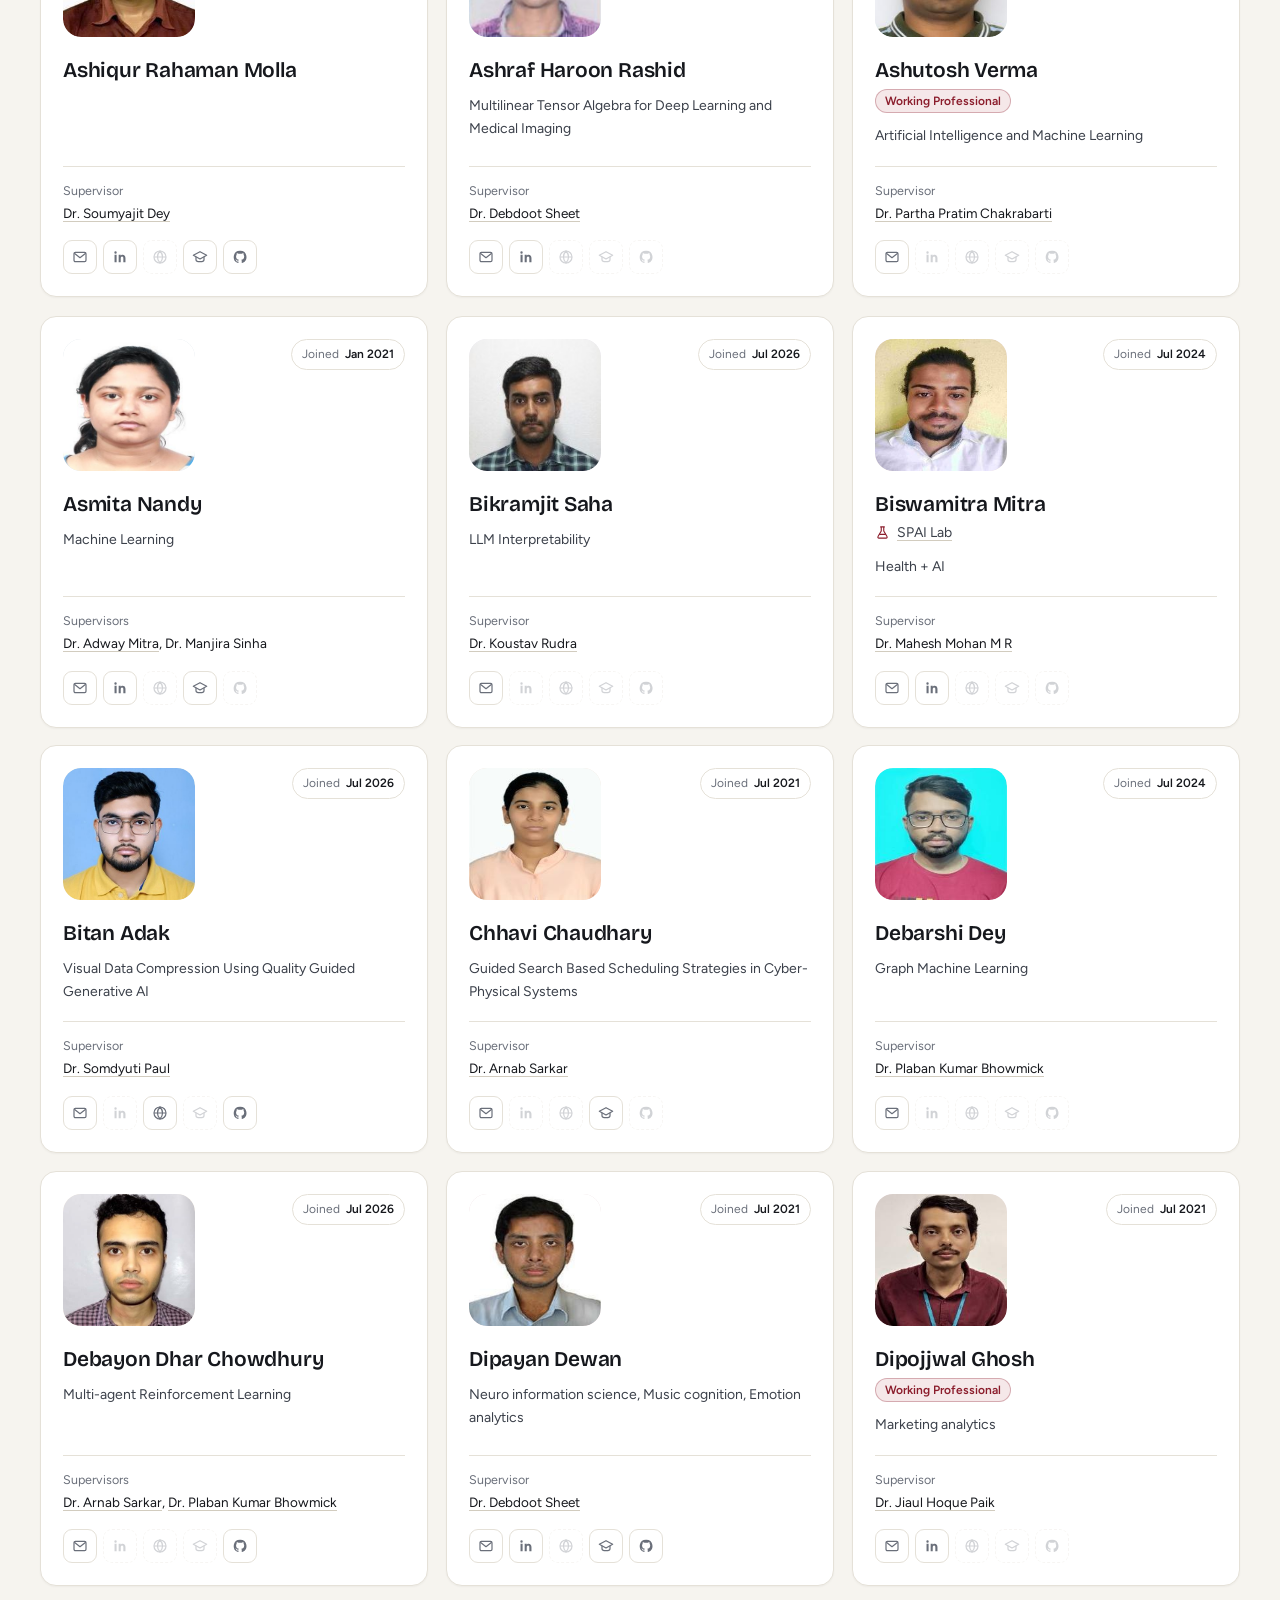
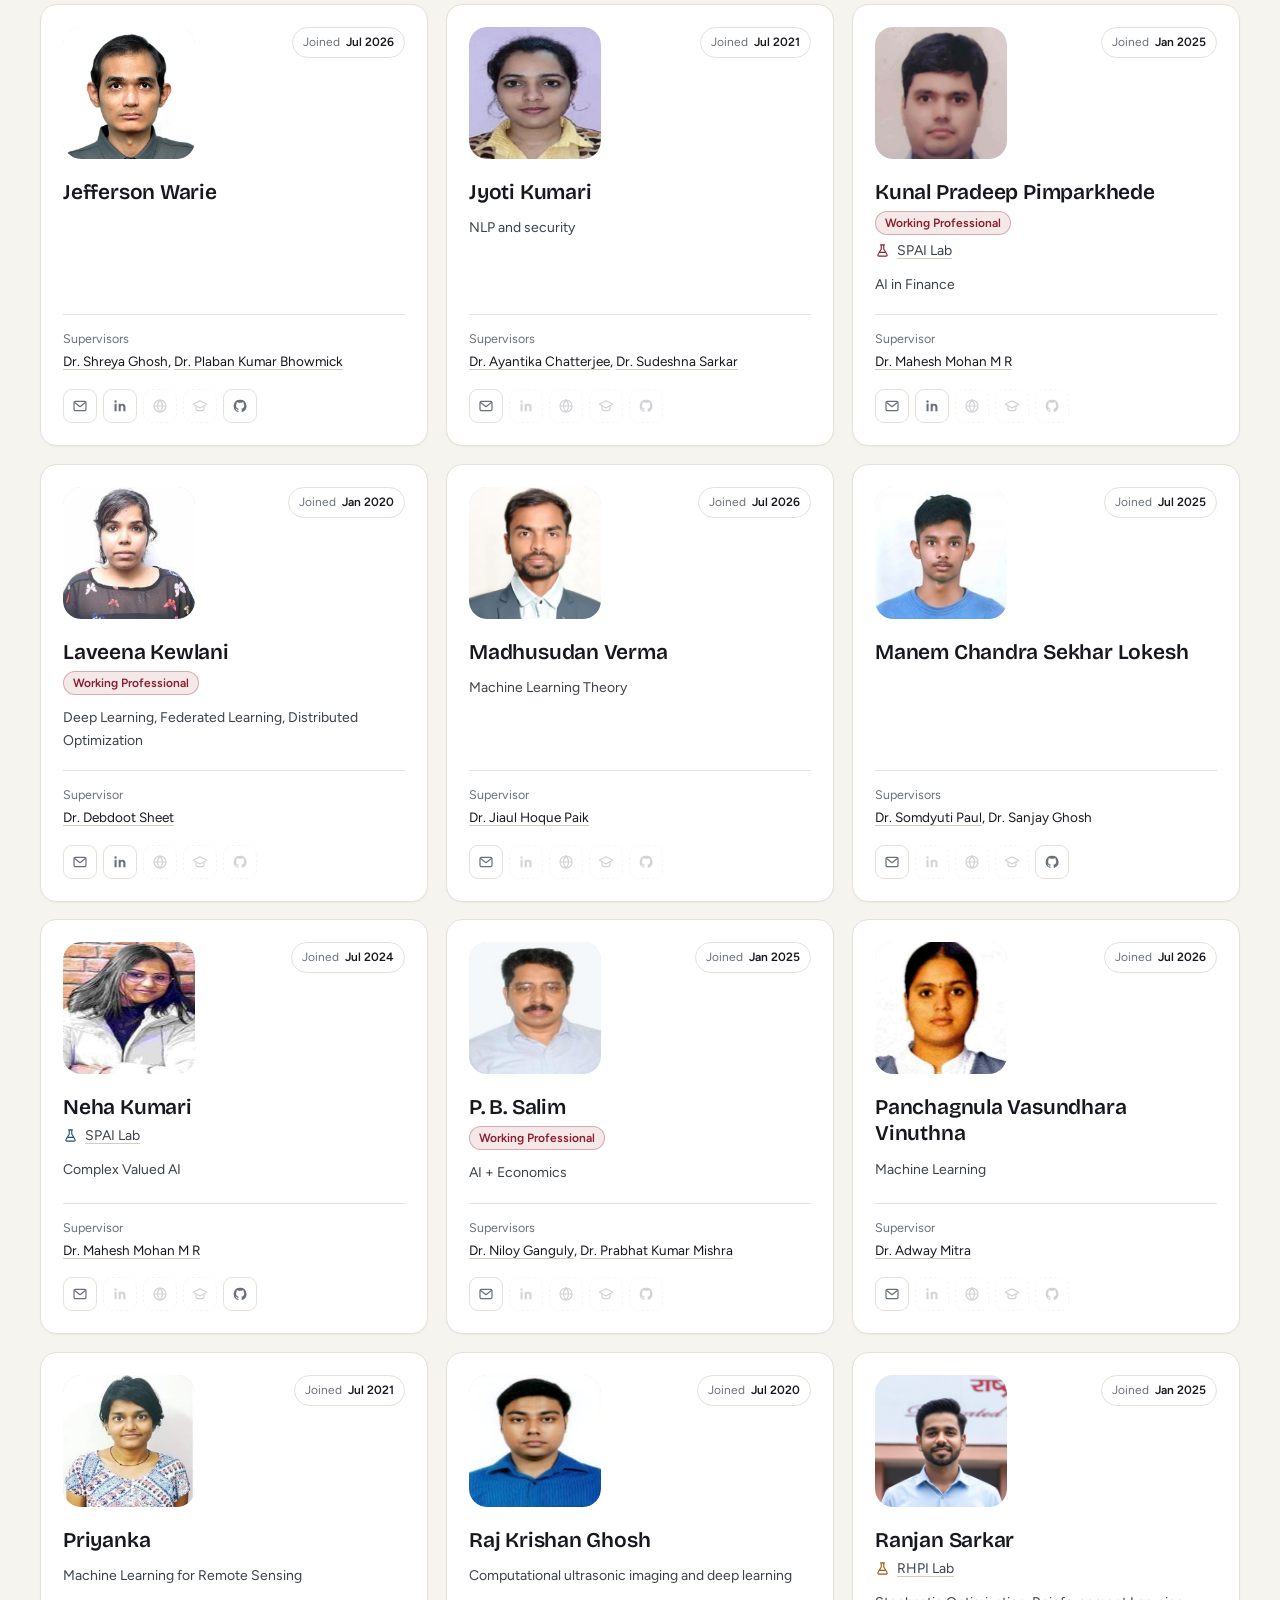
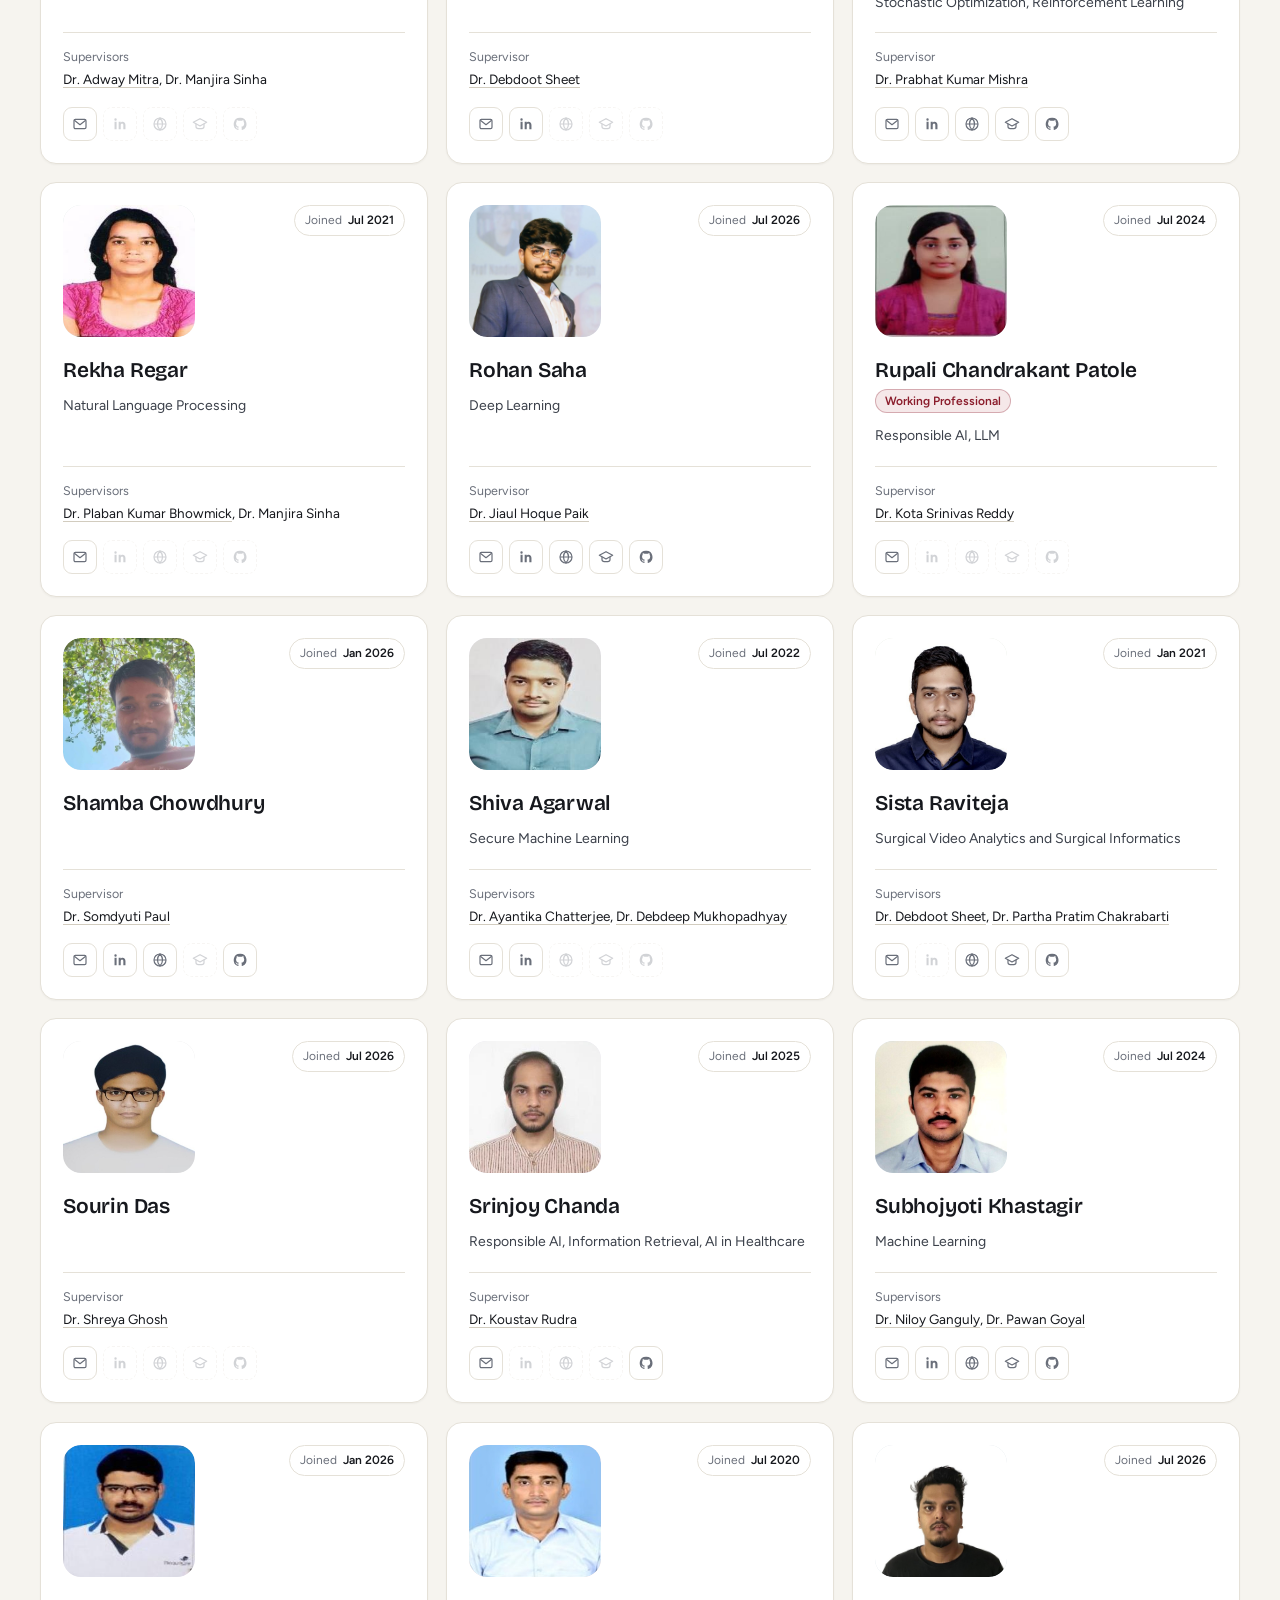
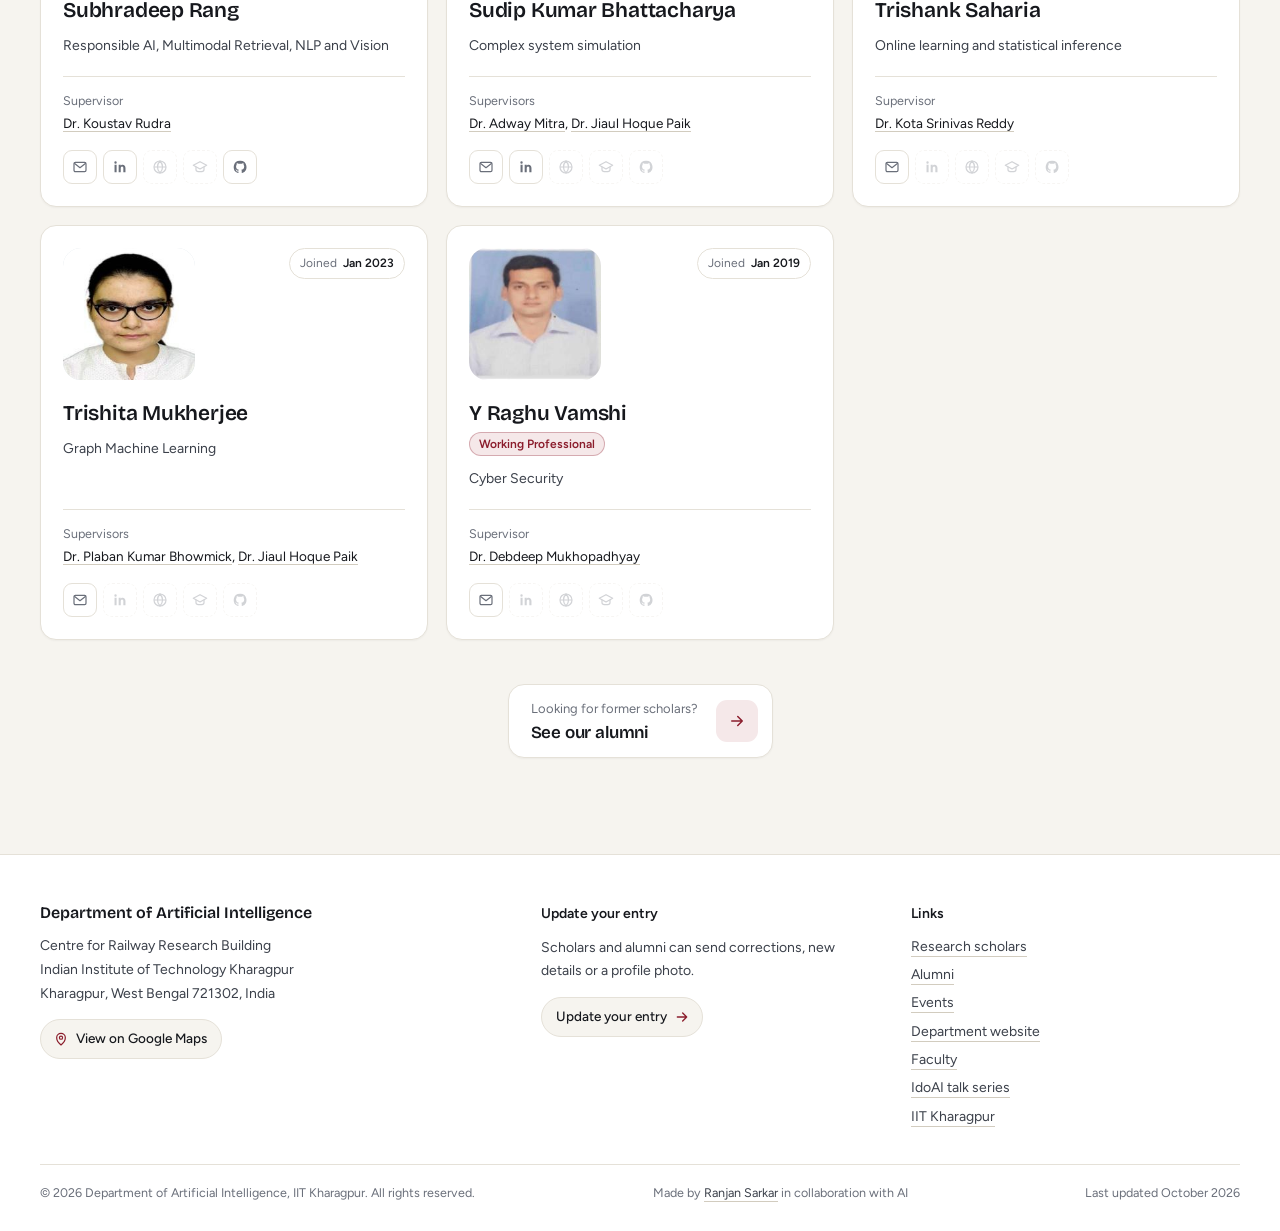
==== commit 4f5dec75: "Update header design" ====
--- a/index.html
+++ b/index.html
@@ -111,6 +111,7 @@
           <svg width="18" height="18" aria-hidden="true"><use href="#i-search"/></svg>
           <span class="sr-only">Search</span>
           <input id="q" type="search" enterkeyhint="search" placeholder="Search by name or research interest" autocomplete="off" spellcheck="false" />
+          <button class="search-clear" id="searchClear" type="button" aria-label="Clear search and filters" title="Clear search and filters" hidden><svg width="16" height="16" aria-hidden="true"><use href="#i-close"/></svg></button>
           <kbd aria-hidden="true">/</kbd>
         </label>
         <div class="select">
@@ -187,6 +188,9 @@
   </footer>
 
   <div class="sheet-backdrop" id="sheetBackdrop" hidden></div>
+  <button class="clear-fab" id="clearFab" type="button" aria-label="Clear search and filters">
+    <svg width="16" height="16" aria-hidden="true"><use href="#i-close"/></svg><span>Clear</span>
+  </button>
   <button class="view-fab" id="viewFab" type="button" aria-label="Switch to list view" title="Switch to list view">
     <svg class="vf-list" width="20" height="20" aria-hidden="true"><use href="#i-list"/></svg>
     <svg class="vf-grid" width="20" height="20" aria-hidden="true"><use href="#i-grid"/></svg>
--- a/assets/css/style.css
+++ b/assets/css/style.css
@@ -76,14 +76,17 @@
 /* ------------------------------------------------------------------ */
 .site-header {
   position: sticky; top: 0; z-index: 30;
-  height: var(--header-h);
+  /* Extra room above the bar at the top of the page; once scrolled, the bar slides up over it
+     (a transform, so the page below never shifts). */
+  --header-pad: 14px;
+  height: calc(var(--header-h) + var(--header-pad)); padding-top: var(--header-pad);
   background: color-mix(in srgb, var(--bg) 82%, transparent);
   backdrop-filter: saturate(1.4) blur(14px);
   -webkit-backdrop-filter: saturate(1.4) blur(14px);
   border-bottom: 1px solid transparent;
-  transition: border-color .3s ease, box-shadow .3s ease;
-}
-.site-header.scrolled { border-bottom-color: var(--line); }
+  transition: border-color .3s ease, box-shadow .3s ease, transform .45s var(--ease);
+}
+.site-header.scrolled { border-bottom-color: var(--line); transform: translateY(calc(-1 * var(--header-pad))); }
 .header-inner { height: 100%; display: flex; align-items: center; gap: 28px; }
 .brand { display: flex; align-items: center; gap: 12px; text-decoration: none; min-width: 0; margin-right: auto; }
 .brand-logo { width: 44px; height: 44px; flex-shrink: 0; object-fit: contain; }
@@ -233,6 +236,14 @@
   border-radius: 5px; color: var(--muted); background: var(--surface);
 }
 .search:focus-within kbd { opacity: 0; }
+/* Clears the search and every filter; takes the "/" hint's place while anything is filtered */
+.search-clear {
+  display: grid; place-items: center; flex: none; width: 28px; height: 28px; margin-right: -3px; padding: 0;
+  border: 0; border-radius: 50%; background: transparent; color: var(--muted);
+  transition: background-color .2s ease, color .2s ease;
+}
+.search-clear:hover { background: var(--accent-soft); color: var(--accent); }
+.search:has(.search-clear:not([hidden])) kbd { display: none; }
 /* Custom dropdowns (the native <select> stays hidden underneath) */
 .select { position: relative; min-width: 0; }
 .select select { position: absolute; inset: 0; width: 100%; height: 100%; opacity: 0; pointer-events: none; }
@@ -325,18 +336,19 @@
 .card:hover::before { transform: scaleX(1); }
 
 .c-photo {
-  grid-area: mono; position: relative; overflow: hidden; display: grid; place-items: center;
+  grid-area: mono; position: relative; overflow: hidden; isolation: isolate; display: grid; place-items: center;
   width: 132px; height: 132px; border-radius: 18px;
   background: color-mix(in srgb, var(--area) 11%, var(--surface)); color: var(--area);
   font: 600 42px/1 var(--display); letter-spacing: .01em;
   transition: background-color .35s ease, color .35s ease;
 }
 .c-photo img {
-  position: absolute; inset: 0; width: 100%; height: 100%; object-fit: cover;
+  position: absolute; inset: 0; width: 100%; height: 100%; object-fit: cover; border-radius: inherit;
   opacity: 0; transform: scale(1.04); transition: opacity .5s ease, transform .6s var(--ease);
 }
 .c-photo img.loaded { opacity: 1; transform: none; }
-.card:hover .c-photo { background: var(--area); color: var(--surface); }
+/* Initials only: behind a photo the dark fill would bleed through the rounded corners. */
+.card:hover .c-photo:not(:has(img.loaded)) { background: var(--area); color: var(--surface); }
 .card:hover .c-photo img.loaded { transform: scale(1.05); }
 .c-joined {
   grid-area: joined; justify-self: end; align-self: start;
@@ -562,6 +574,7 @@
 .sheet-head { display: none; }
 .search-fab { display: none; }
 .view-fab { display: none; }
+.clear-fab { display: none; }
 @keyframes swap-in { from { opacity: 0; } }
 .grid.swap { animation: swap-in .25s ease-out; } /* filtering, sorting, grid ↔ list: a plain fade */
 .sheet-backdrop {
@@ -601,6 +614,7 @@
   .footer-inner > :first-child { grid-column: 1 / -1; }
 }
 @media (max-width: 720px) {
+  .site-header { --header-pad: 8px; }
   .footer-base { padding-bottom: calc(96px + env(safe-area-inset-bottom)); } /* room for the floating buttons */
   /* Own stacking layer so dropdowns sit above the cards. */
   .toolbar { position: relative; top: auto; z-index: 25; flex-wrap: wrap; }
@@ -642,6 +656,18 @@
   }
   .view-fab.show { opacity: 1; transform: none; pointer-events: auto; }
   .view-fab:active { transform: scale(.92); }
+  /* Clear search and filters, left of the grid/list toggle; only while something is filtered */
+  .clear-fab {
+    position: fixed; right: calc(18px + 56px + 12px + 44px + 10px); bottom: calc(24px + env(safe-area-inset-bottom)); z-index: 50;
+    display: flex; align-items: center; gap: 6px; height: 44px; padding: 0 16px 0 13px; border-radius: 999px;
+    border: 1px solid var(--line); background: var(--surface); color: var(--ink); font-size: 14px; font-weight: 600;
+    box-shadow: 0 12px 26px -12px rgba(0, 0, 0, .35), 0 3px 8px rgba(0, 0, 0, .08);
+    opacity: 0; transform: translateY(18px) scale(.85); pointer-events: none;
+    transition: opacity .25s ease .08s, transform .35s var(--ease) .08s;
+  }
+  .clear-fab svg { color: var(--accent); }
+  .clear-fab.show.active { opacity: 1; transform: none; pointer-events: auto; }
+  .clear-fab.show.active:active { transform: scale(.92); }
   .view-fab .vf-grid, .view-fab[data-view="list"] .vf-list { display: none; }
   .view-fab[data-view="list"] .vf-grid { display: block; }
   .search-fab:active { transform: scale(.92); }
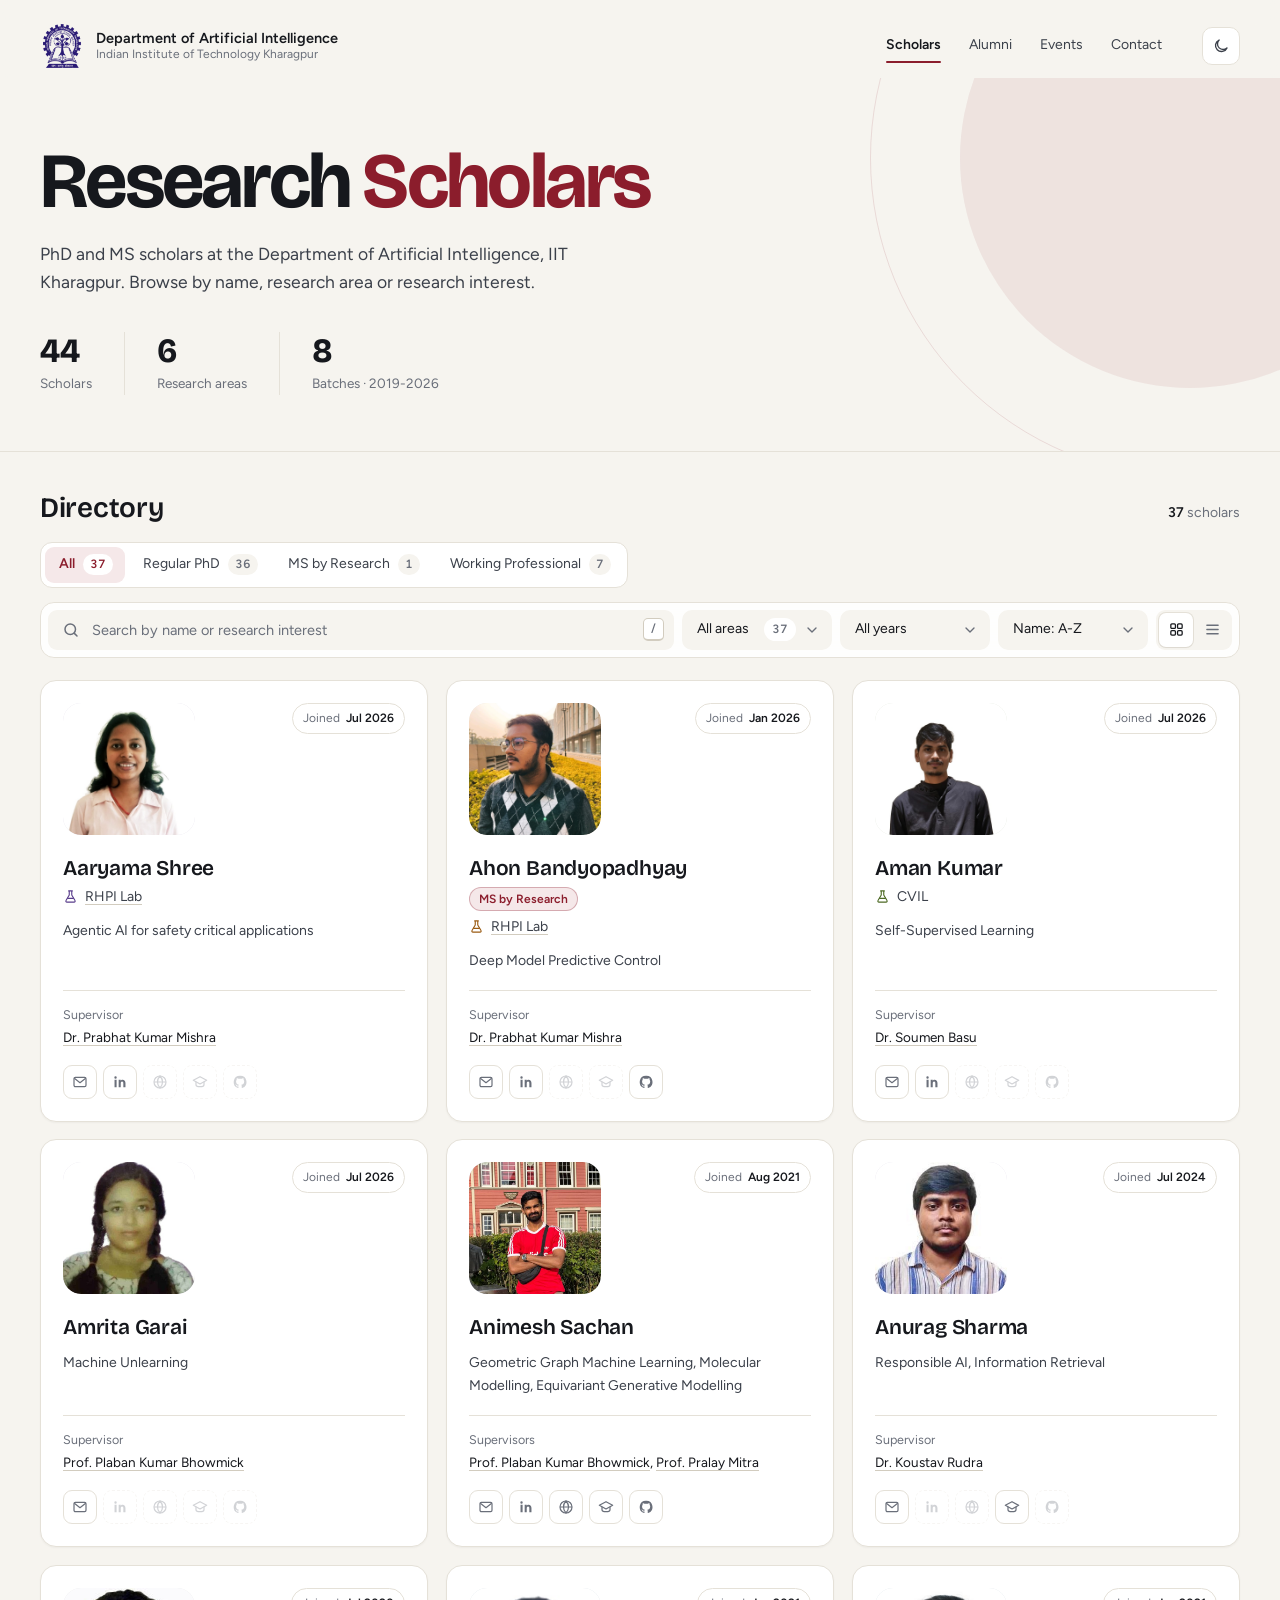
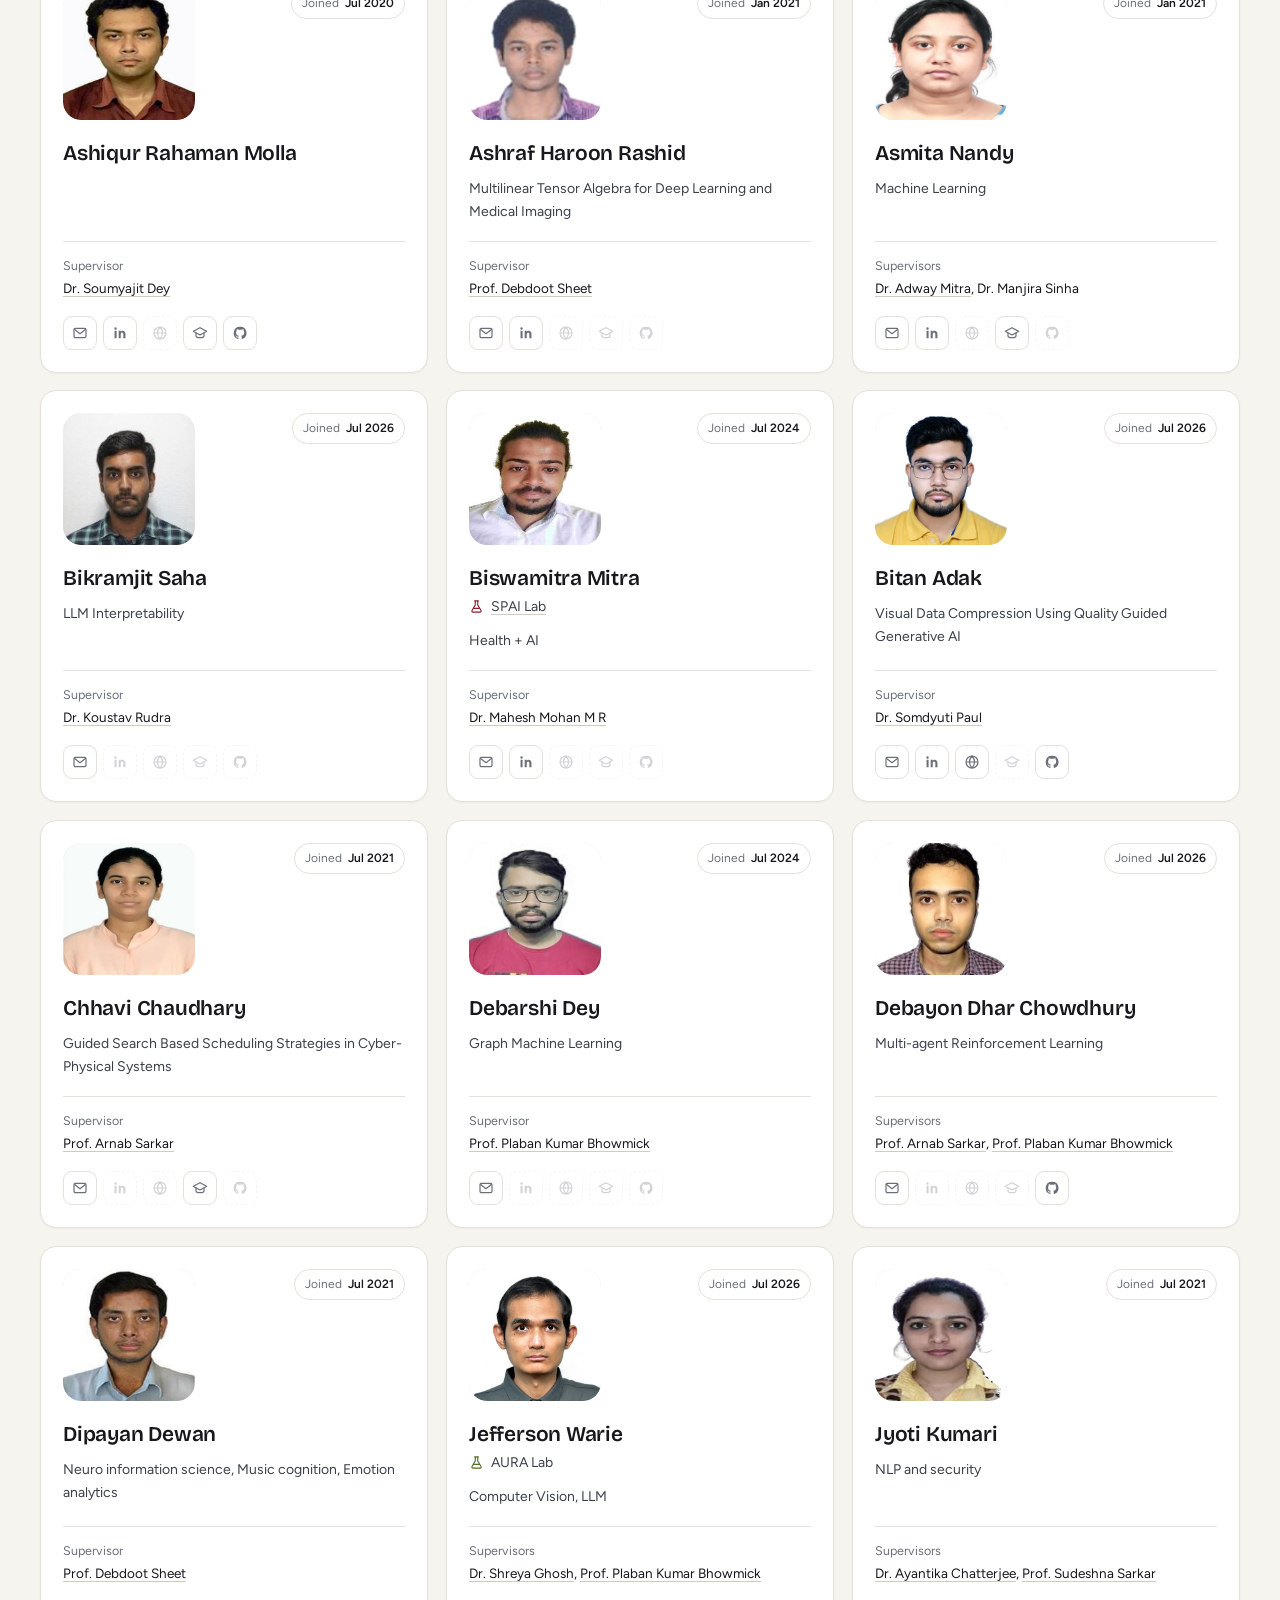
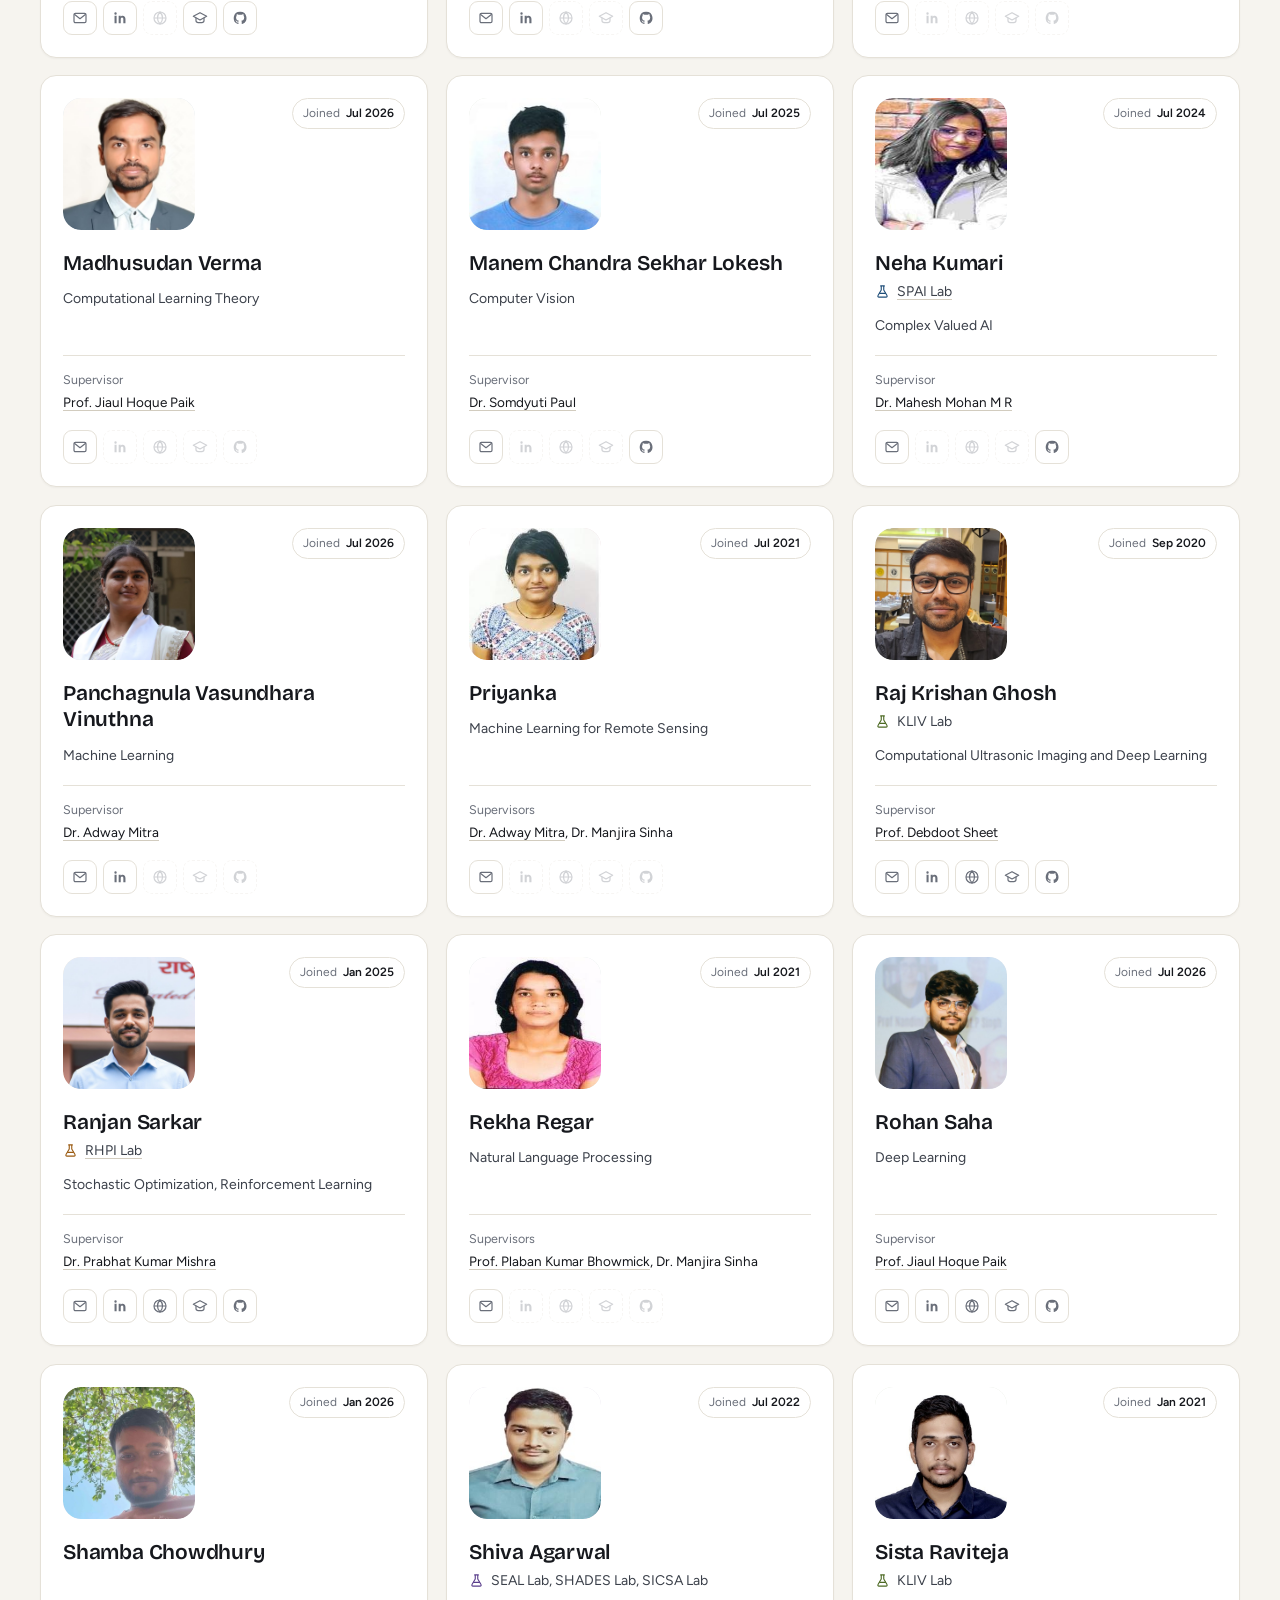
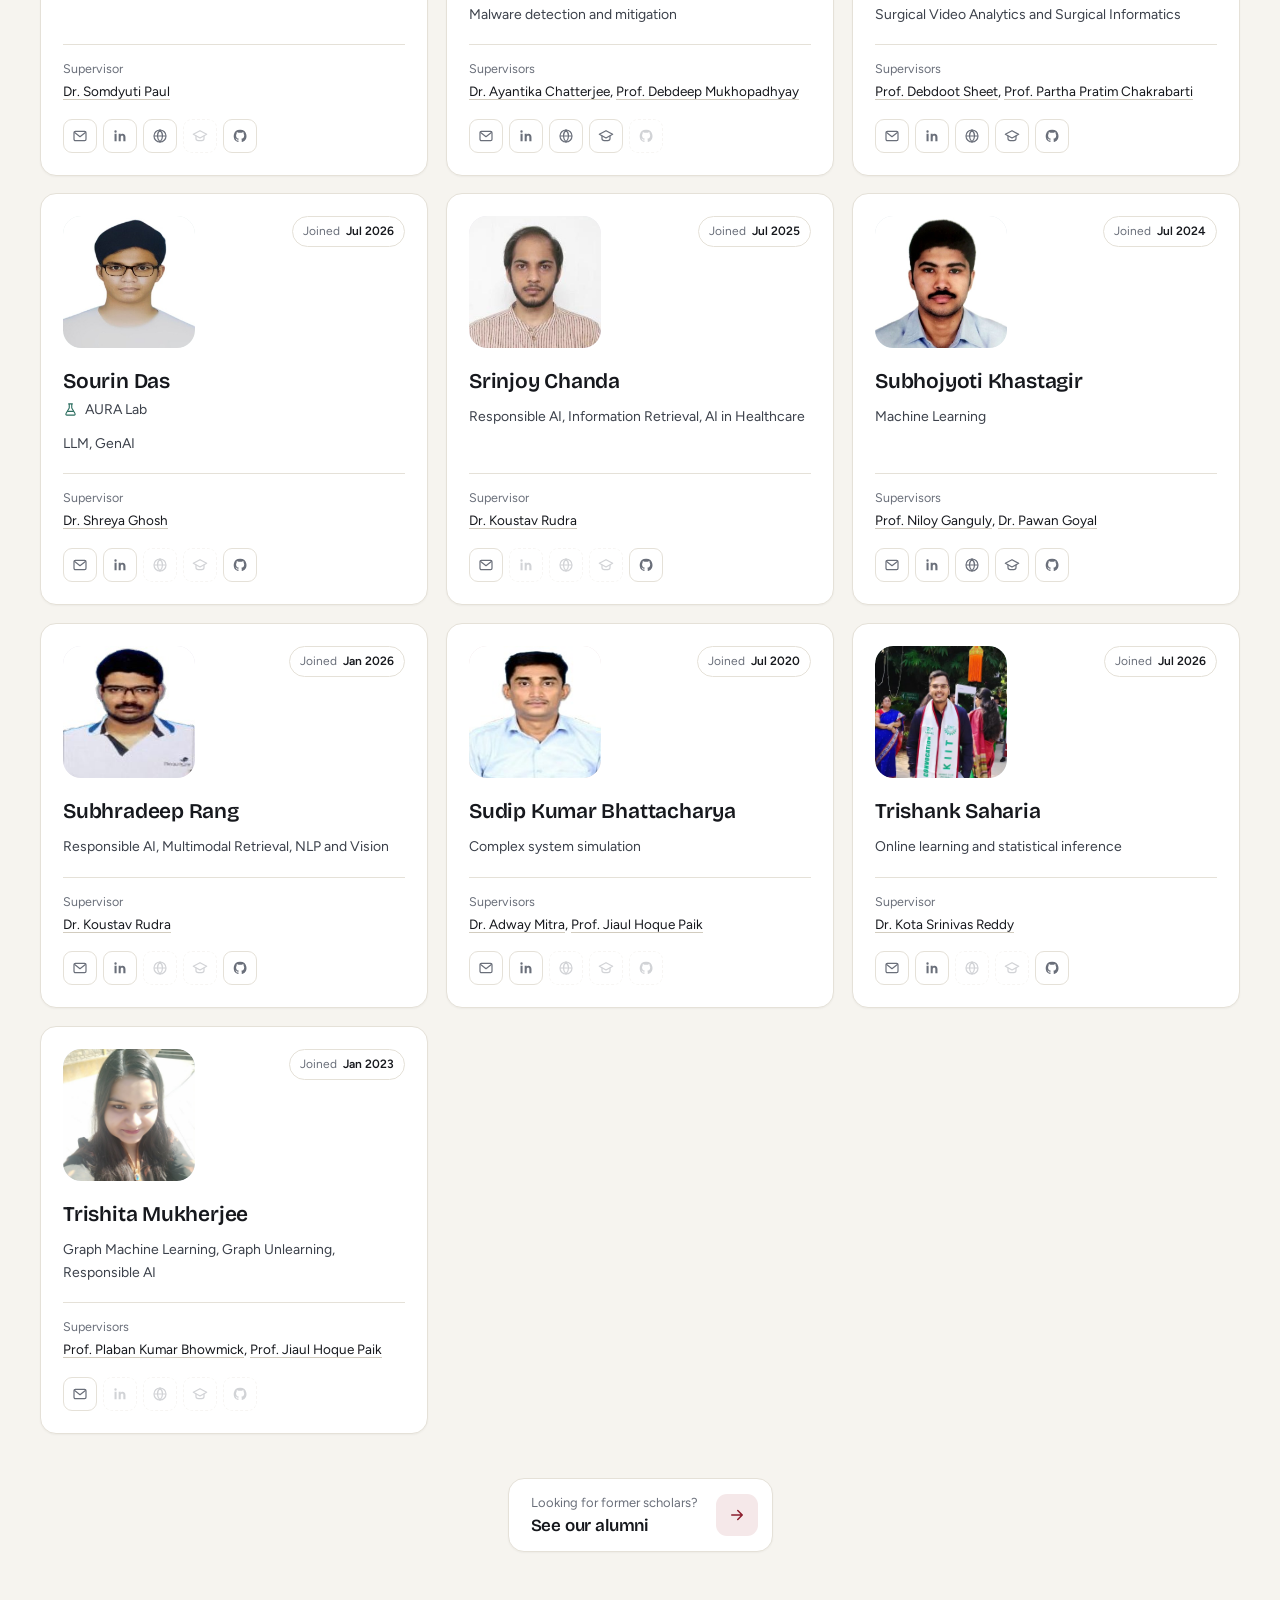
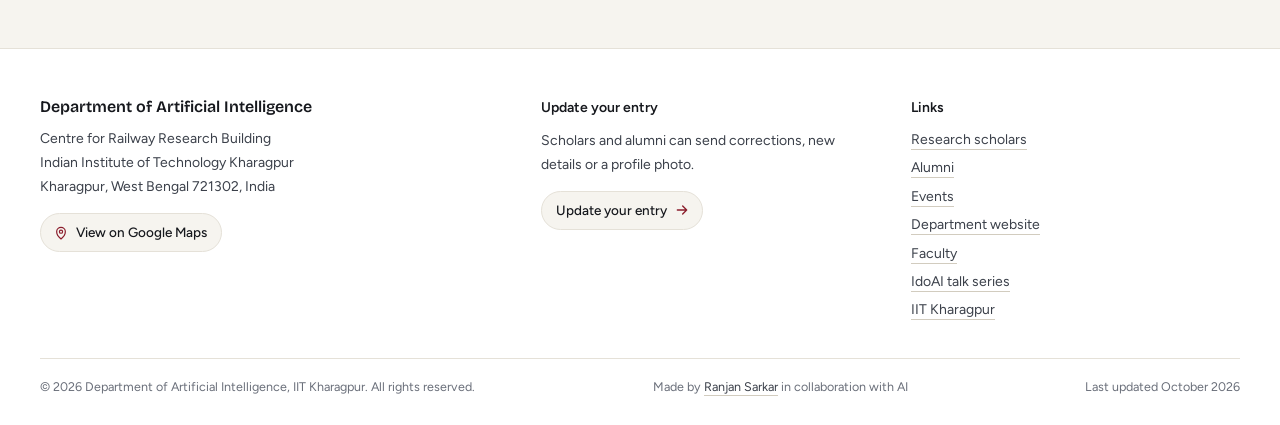
==== commit 7c4848f1: "Add programme tabs to the scholars and alumni directories A row of tabs under the Directory heading:" ====
--- a/index.html
+++ b/index.html
@@ -96,8 +96,10 @@
     <section class="directory container" id="directory" aria-labelledby="dirTitle">
       <div class="directory-head">
         <h2 id="dirTitle">Directory</h2>
-        <p class="results"><span id="resultText" aria-live="polite"></span><button class="link-btn" id="clearBtn" type="button" hidden>Clear filters</button></p>
-      </div>
+        <p class="results"><span id="resultText" aria-live="polite"></span><button class="link-btn" id="tabHint" type="button" hidden></button><button class="link-btn" id="clearBtn" type="button" hidden>Clear filters</button></p>
+      </div>
+
+      <div class="prog-tabs" id="progTabs" role="group" aria-label="Programme"></div>
 
       <div id="toolbarSentinel" aria-hidden="true"></div>
       <div id="toolbarSpacer" aria-hidden="true"></div>
@@ -119,9 +121,6 @@
         </div>
         <div class="select">
           <select id="year" aria-label="Year joined" tabindex="-1" aria-hidden="true"></select>
-        </div>
-        <div class="select">
-          <select id="prog" aria-label="Programme" tabindex="-1" aria-hidden="true"></select>
         </div>
         <div class="select">
           <select id="sort" aria-label="Sort order" tabindex="-1" aria-hidden="true"></select>
--- a/assets/css/style.css
+++ b/assets/css/style.css
@@ -206,6 +206,40 @@
 .results { display: flex; align-items: baseline; gap: 14px; margin: 0; font-size: 14px; color: var(--muted); }
 .results b { color: var(--ink); font-weight: 600; }
 
+/* Programme tabs (scholars and alumni): All · Regular PhD · MS · Working Professional.
+   On narrow screens the row scrolls sideways instead of wrapping. */
+.prog-tabs {
+  position: relative; display: flex; gap: 4px; width: fit-content; max-width: 100%; margin-bottom: 14px; padding: 4px;
+  overflow-x: auto; scrollbar-width: none; overscroll-behavior-x: contain;
+  border: 1px solid var(--line); border-radius: 12px; background: var(--surface);
+}
+.prog-tabs::-webkit-scrollbar { display: none; }
+.prog-tabs button {
+  display: inline-flex; align-items: center; gap: 8px; flex: none; height: 36px; padding: 0 12px 0 14px;
+  border: 0; border-radius: 9px; background: transparent; color: var(--ink-2); font: inherit; font-size: 14px;
+  white-space: nowrap; cursor: pointer; transition: background-color .2s ease, color .2s ease;
+}
+.prog-tabs button:hover { background: var(--bg); color: var(--ink); }
+.prog-tabs button[aria-pressed="true"] { background: var(--accent-soft); color: var(--accent); font-weight: 600; }
+.prog-tabs button.is-empty:not([aria-pressed="true"]) { color: var(--muted); }
+.pt-n {
+  min-width: 22px; padding: 1px 7px; border-radius: 999px; background: var(--bg); text-align: center;
+  font-size: 12px; font-weight: 600; color: var(--muted); font-variant-numeric: tabular-nums;
+}
+.prog-tabs button[aria-pressed="true"] .pt-n { background: var(--surface); color: var(--accent); }
+/* A soft shadow on the side that has more tabs to scroll to */
+@media (max-width: 720px) {
+  .prog-tabs {
+    width: 100%;
+    background:
+      linear-gradient(to right, var(--surface) 40%, transparent) left center / 24px 100% no-repeat local,
+      linear-gradient(to left, var(--surface) 40%, transparent) right center / 24px 100% no-repeat local,
+      radial-gradient(farthest-side at 0 50%, color-mix(in srgb, var(--ink) 16%, transparent), transparent) left center / 12px 100% no-repeat scroll,
+      radial-gradient(farthest-side at 100% 50%, color-mix(in srgb, var(--ink) 16%, transparent), transparent) right center / 12px 100% no-repeat scroll,
+      var(--surface);
+  }
+}
+
 /* One-row toolbar: search · filters · sort · layout */
 .toolbar {
   position: sticky; top: calc(var(--header-h) + 8px); z-index: 20;
@@ -216,12 +250,6 @@
   transition: box-shadow .3s ease, border-color .3s ease;
 }
 .toolbar.stuck { box-shadow: var(--shadow-md); border-color: var(--line-strong); }
-/* Scholars page (four dropdowns): on mid-size screens the search gets its own row */
-@media (min-width: 721px) and (max-width: 1120px) {
-  .toolbar:has(#prog) { flex-wrap: wrap; }
-  .toolbar:has(#prog) .search { flex: 1 1 100%; }
-  .toolbar:has(#prog) .select { flex: 1 1 0; }
-}
 .search {
   position: relative; flex: 1; display: flex; align-items: center; gap: 10px; min-width: 0;
   height: 40px; padding: 0 9px 0 13px; border: 1px solid transparent; border-radius: 9px; background: var(--bg);
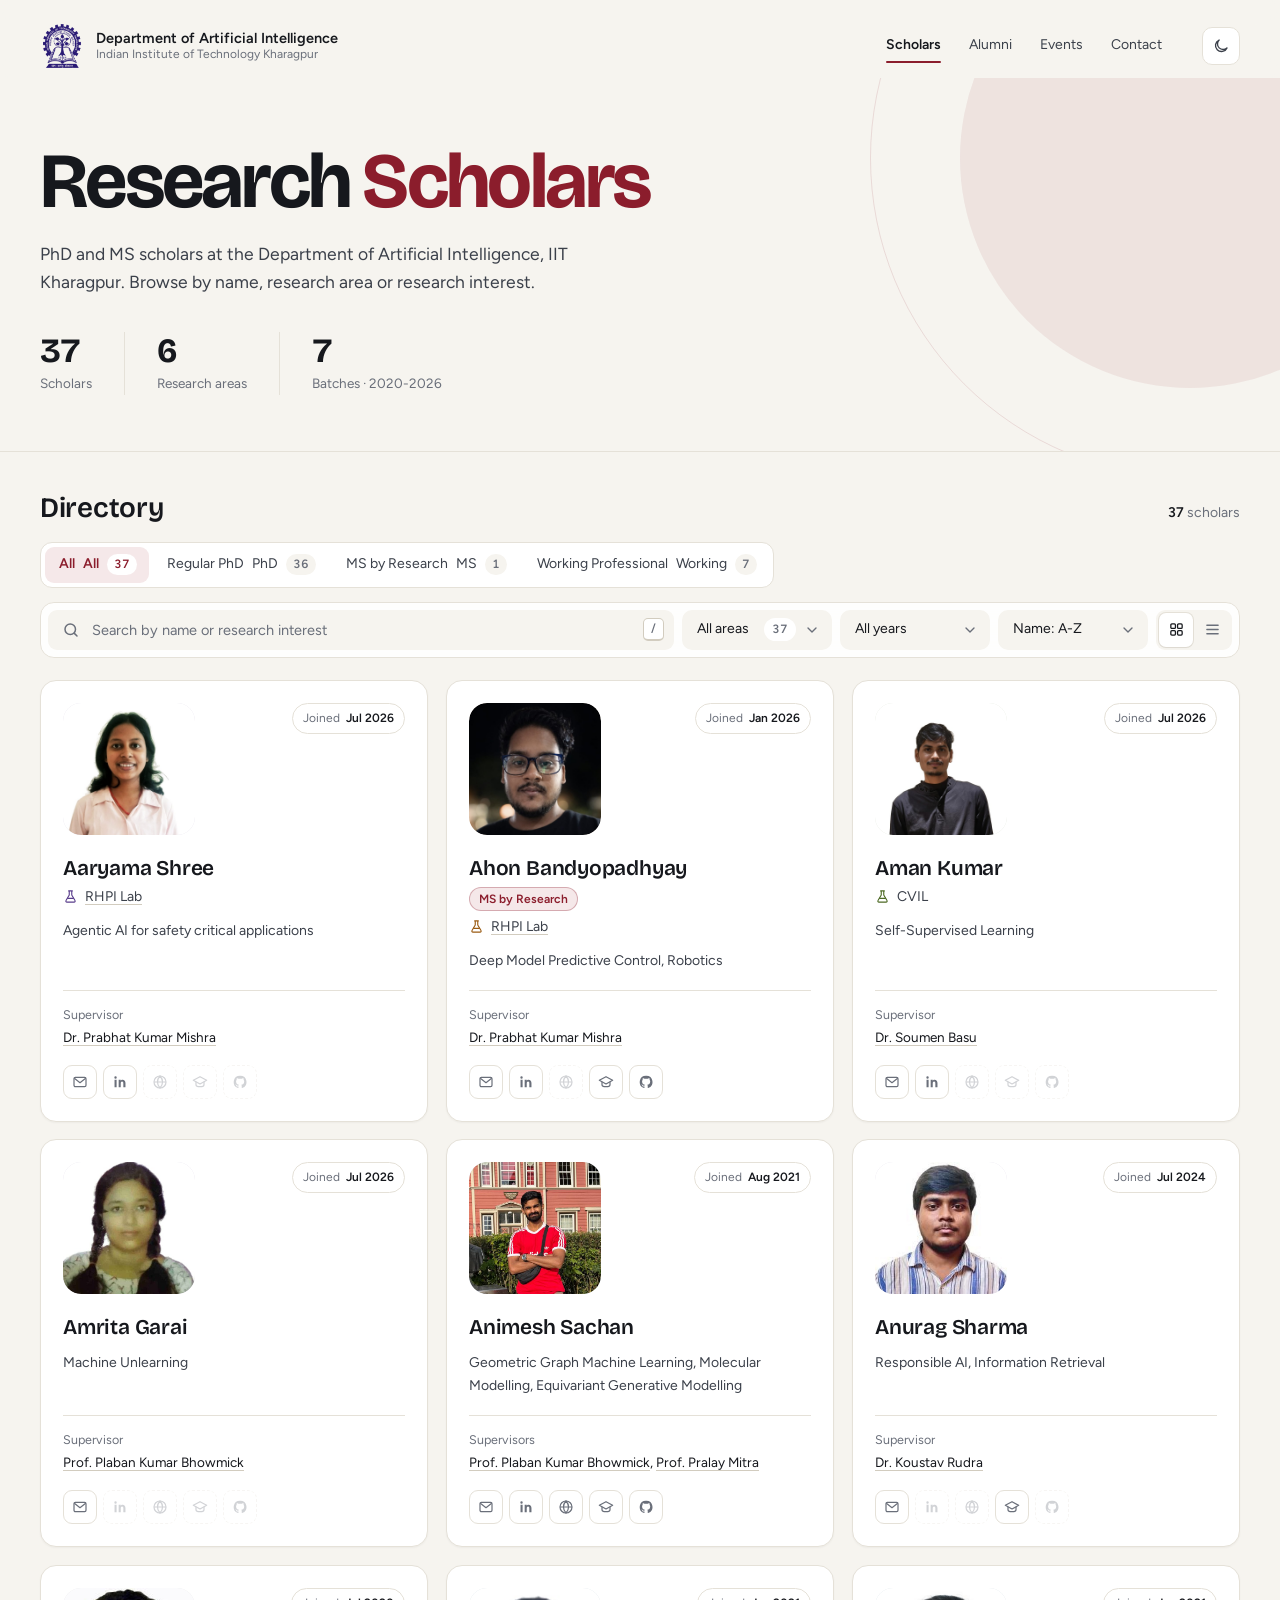
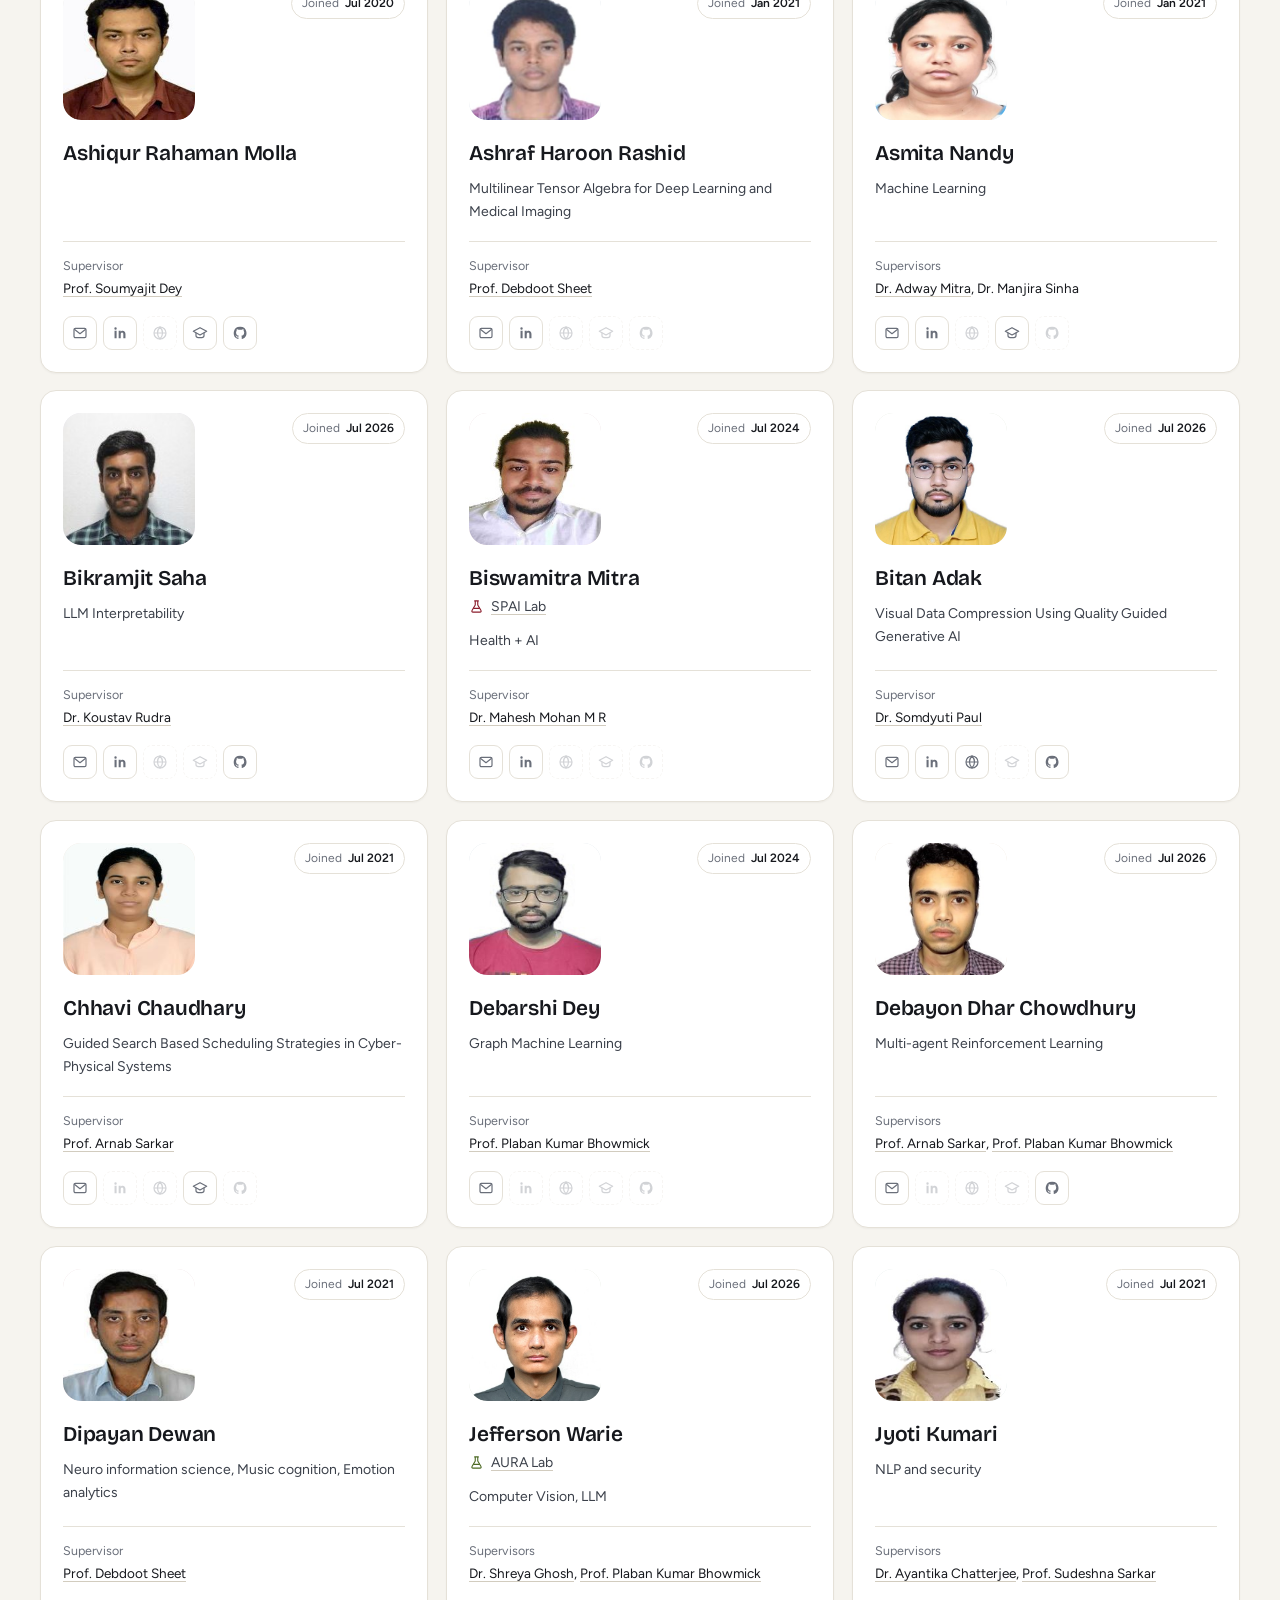
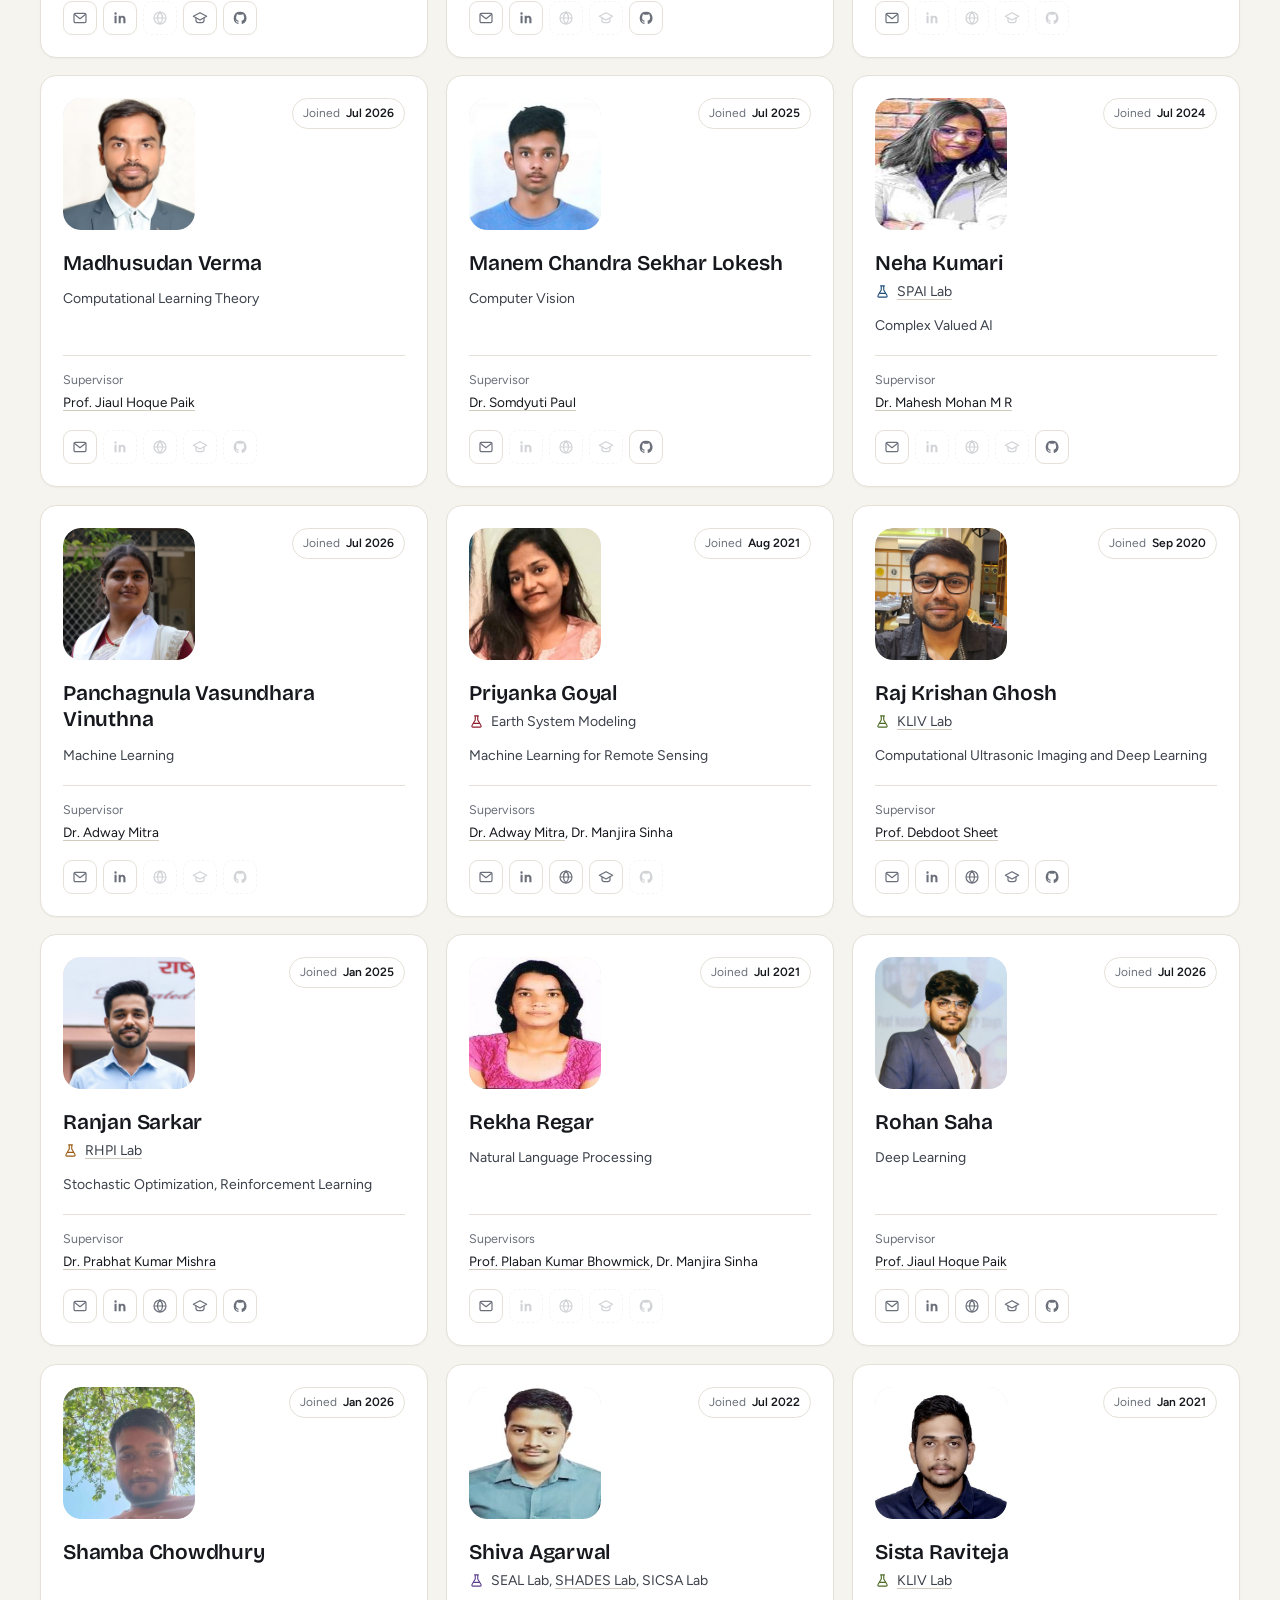
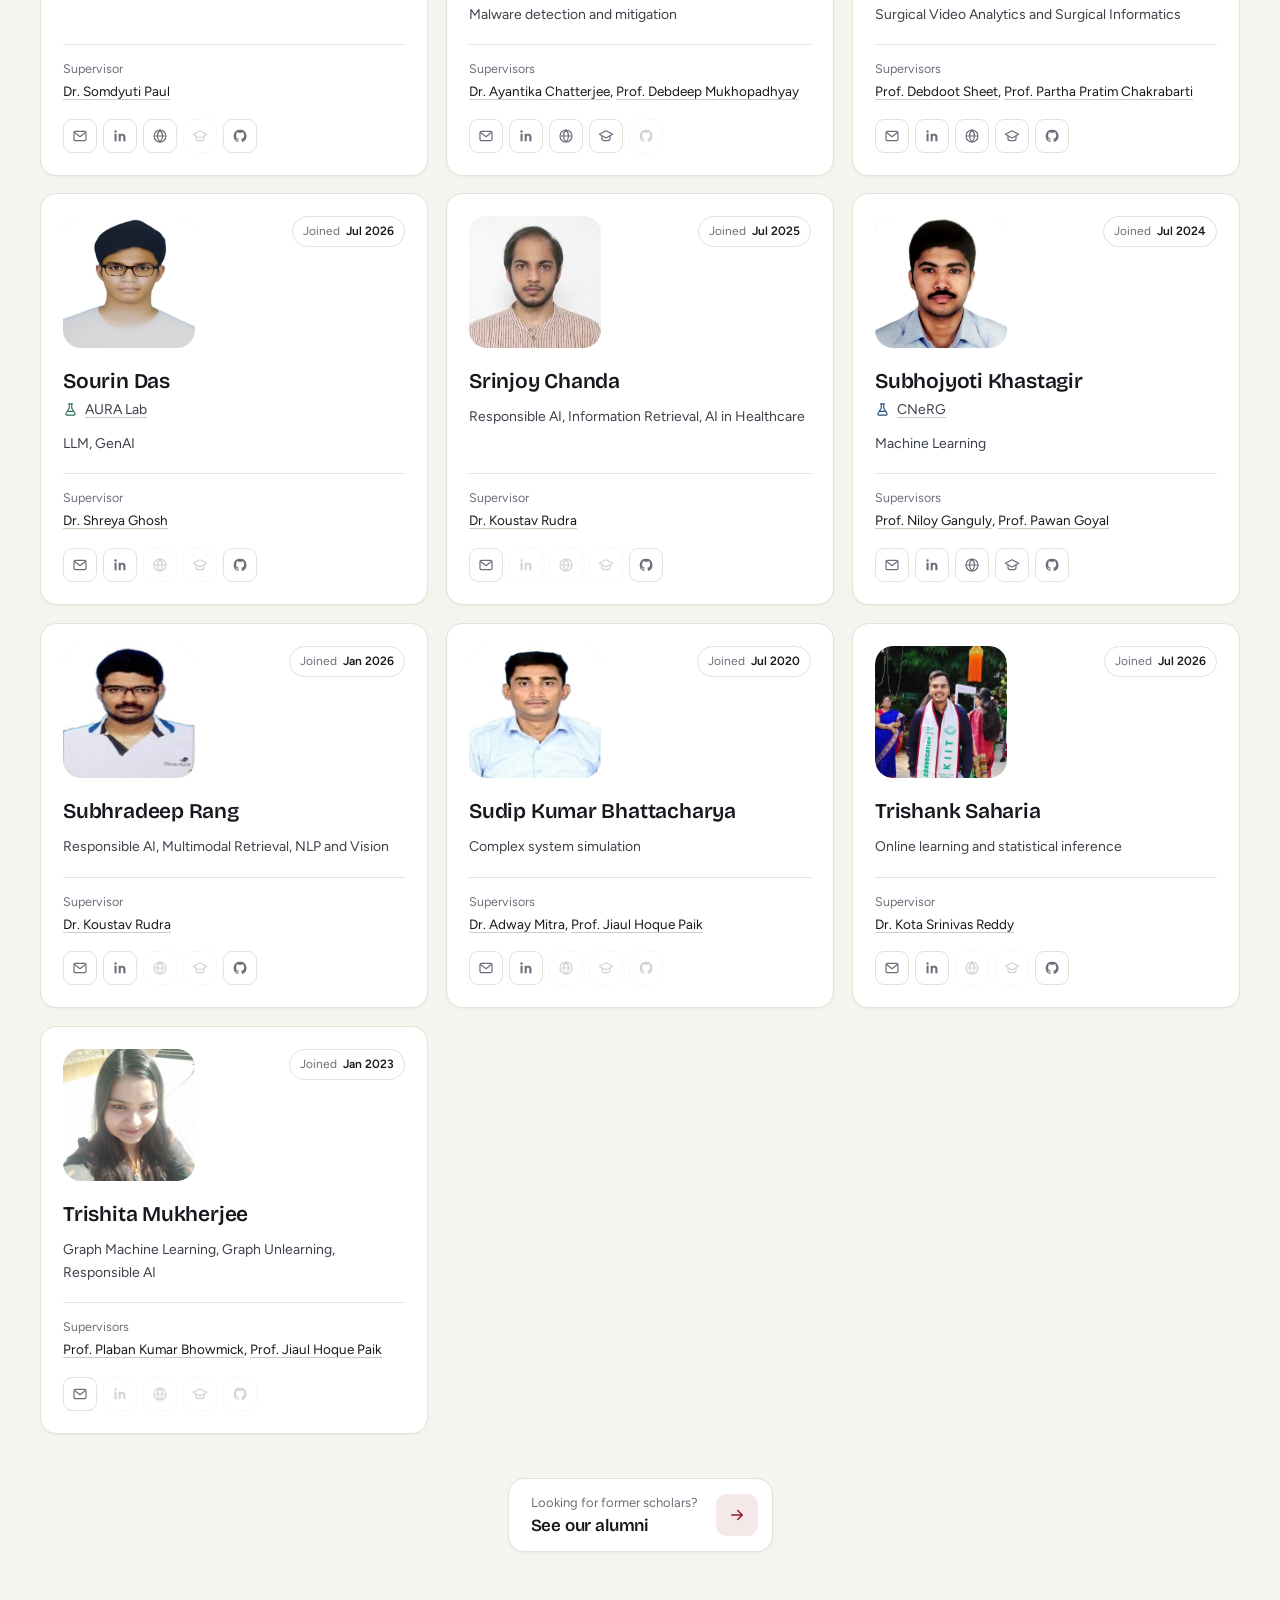
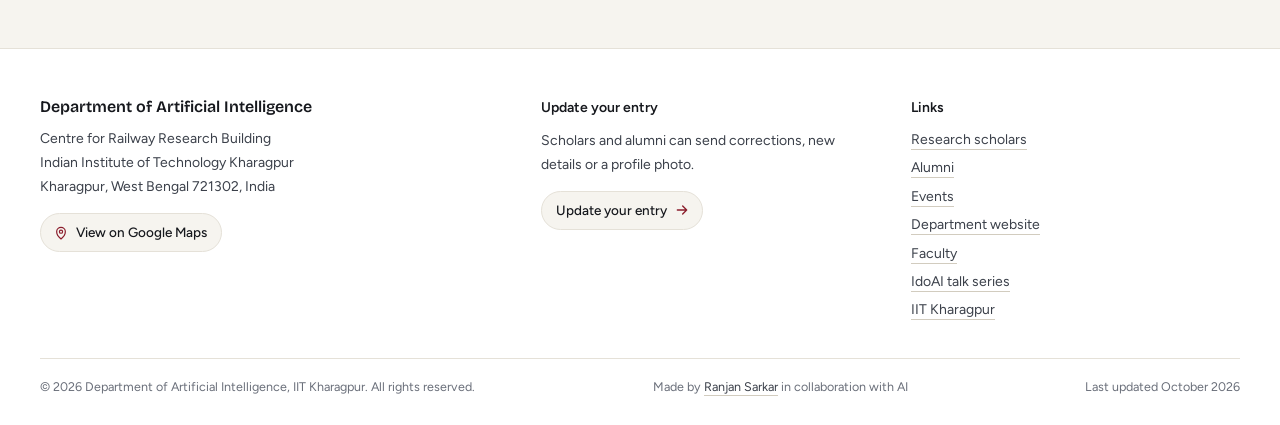
==== commit c8e0a0a6: "Update header" ====
--- a/index.html
+++ b/index.html
@@ -24,6 +24,20 @@
   <script>
     // Apply saved theme before first paint to avoid a flash.
     (function () { try { var t = localStorage.getItem("doai-theme"); if (t) document.documentElement.dataset.theme = t; } catch (e) {} })();
+    // Arriving from a page left scrolled (slim header): paint the first frame slim, then ease to full height.
+    (function () {
+      var root = document.documentElement, key = "doai-hdr-slim";
+      try {
+        if (sessionStorage.getItem(key)) {
+          sessionStorage.removeItem(key);
+          root.classList.add("hdr-enter");
+          requestAnimationFrame(function () { requestAnimationFrame(function () { root.classList.remove("hdr-enter"); }); });
+        }
+      } catch (e) {}
+      addEventListener("pagehide", function () {
+        try { if (scrollY > 8) sessionStorage.setItem(key, "1"); else sessionStorage.removeItem(key); } catch (e) {}
+      });
+    })();
   </script>
 </head>
 <body>
--- a/assets/css/style.css
+++ b/assets/css/style.css
@@ -86,7 +86,8 @@
   border-bottom: 1px solid transparent;
   transition: border-color .3s ease, box-shadow .3s ease, transform .45s var(--ease);
 }
-.site-header.scrolled { border-bottom-color: var(--line); transform: translateY(calc(-1 * var(--header-pad))); }
+.site-header.scrolled,
+.hdr-enter .site-header { border-bottom-color: var(--line); transform: translateY(calc(-1 * var(--header-pad))); }
 .header-inner { height: 100%; display: flex; align-items: center; gap: 28px; }
 .brand { display: flex; align-items: center; gap: 12px; text-decoration: none; min-width: 0; margin-right: auto; }
 .brand-logo { width: 44px; height: 44px; flex-shrink: 0; object-fit: contain; }
